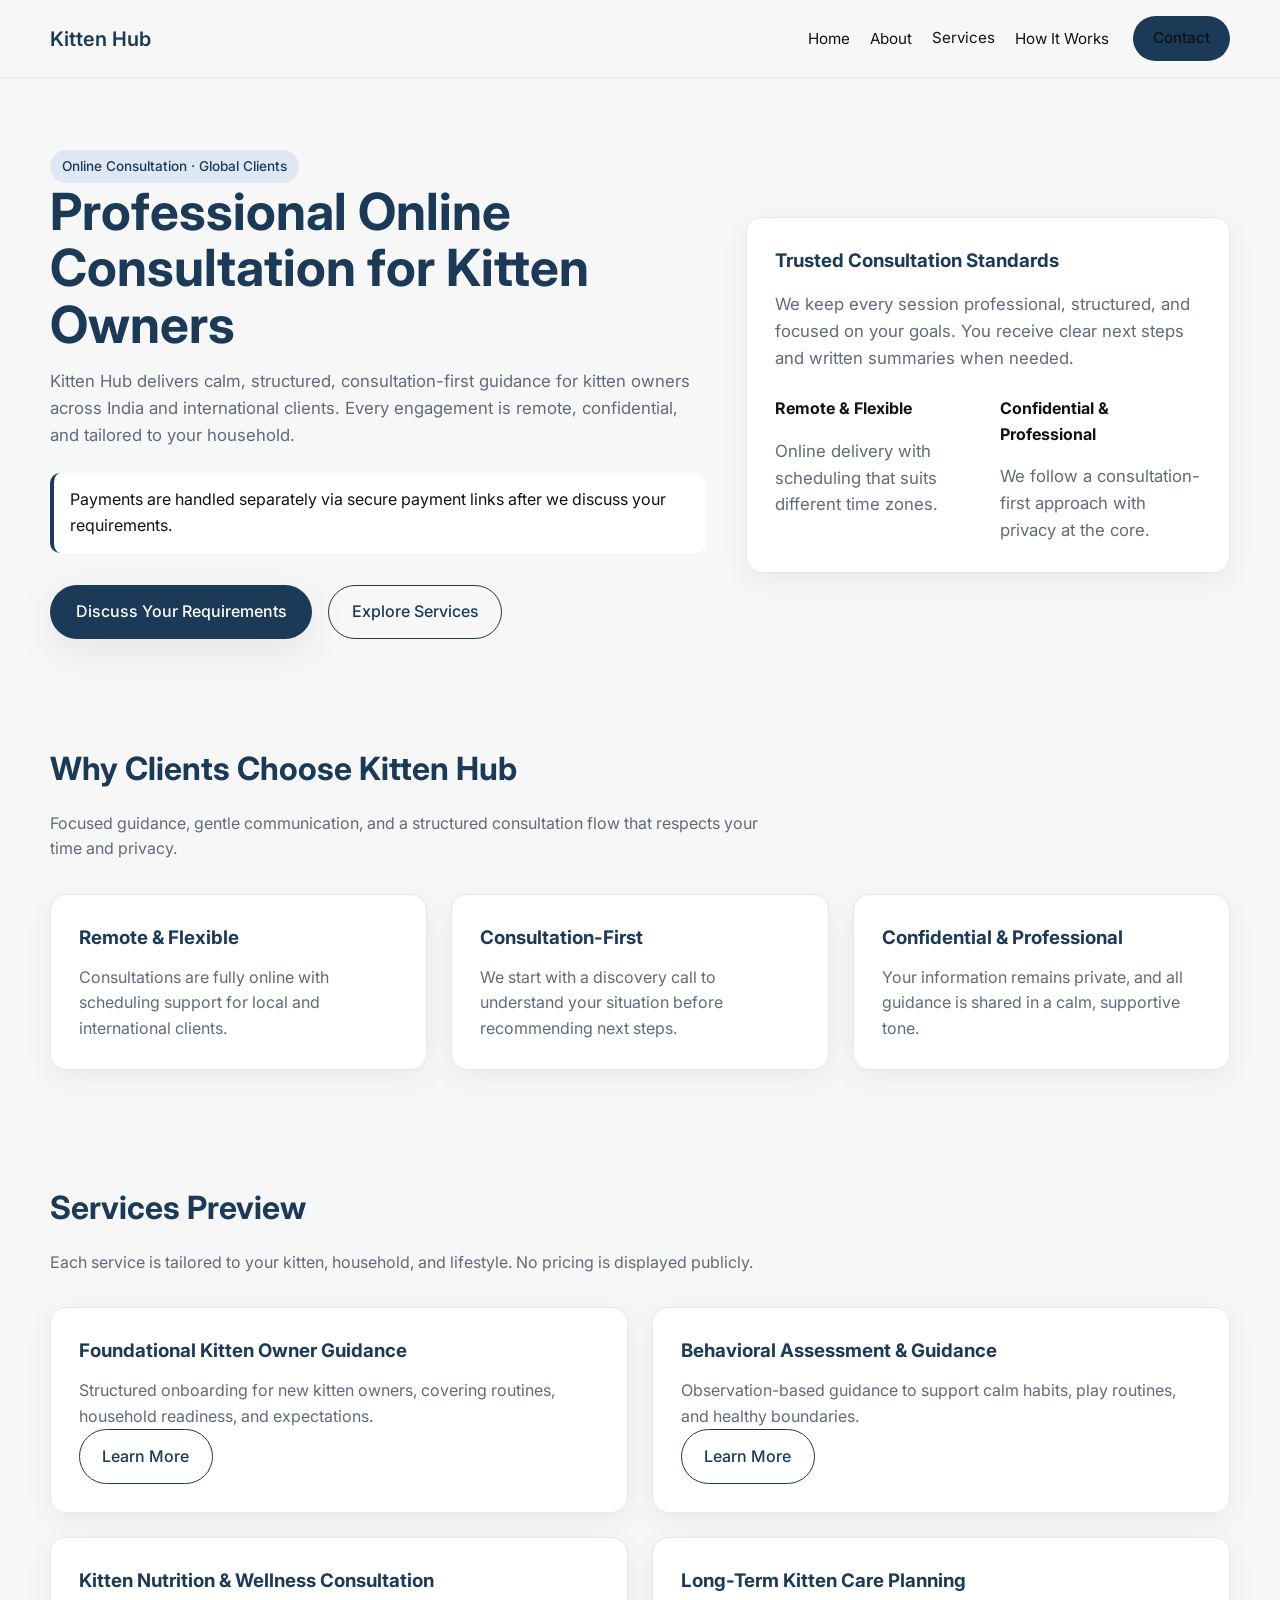
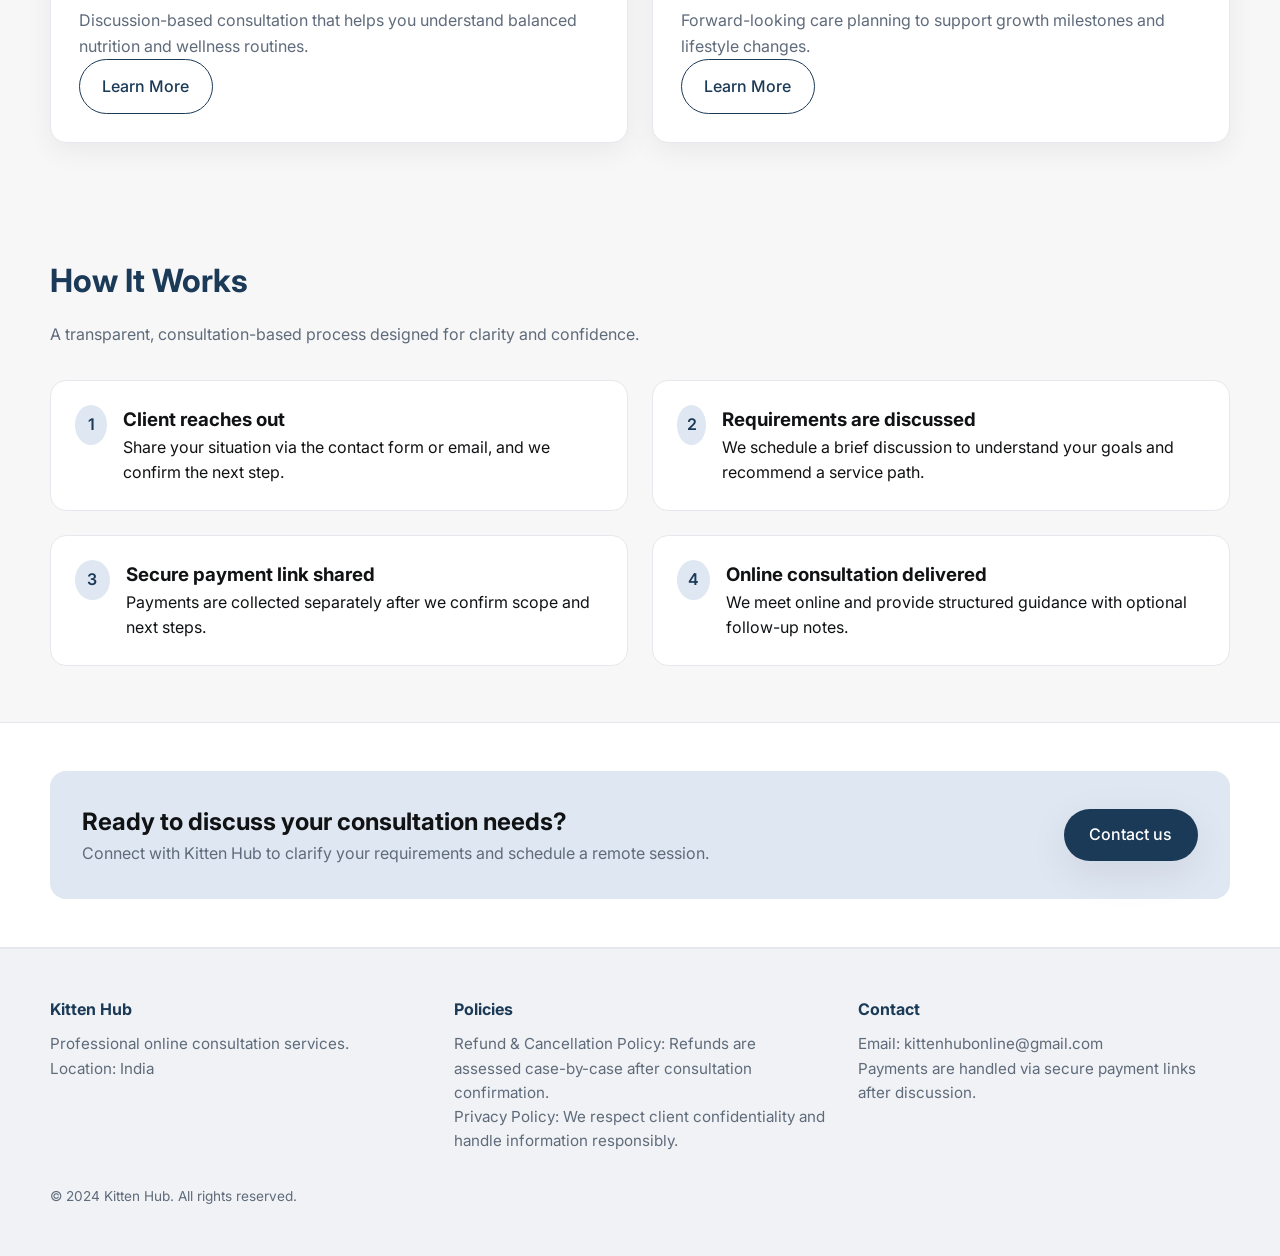
==== index.html @ 436cb5d8 "Refine header contact links and menu icon" ====
<!DOCTYPE html>
<html lang="en">
<head>
  <meta charset="UTF-8">
  <meta name="viewport" content="width=device-width, initial-scale=1">
  <title>Kitten Hub | Professional Online Consultation</title>
  <meta name="description" content="Kitten Hub provides professional online consultation services for kitten owners across India and international clients. Remote, confidential, consultation-first guidance.">
  <link rel="preconnect" href="https://fonts.googleapis.com">
  <link rel="preconnect" href="https://fonts.gstatic.com" crossorigin>
  <link href="https://fonts.googleapis.com/css2?family=Inter:wght@300;400;500;600;700&display=swap" rel="stylesheet">
  <link rel="stylesheet" href="assets/css/styles.css">
</head>
<body>
  <a class="skip-link" href="#main">Skip to content</a>
  <header>
    <div class="container navbar">
      <a class="brand" href="index.html">Kitten Hub</a>
      <nav class="nav-links" aria-label="Primary">
        <ul>
          <li><a href="index.html">Home</a></li>
          <li><a href="about.html">About</a></li>
          <li class="dropdown">
            <a class="dropdown-toggle" href="services.html">Services</a>
            <div class="dropdown-menu" aria-label="Services submenu">
              <a href="foundational-kitten-owner-guidance.html">Foundational Kitten Owner Guidance</a>
              <a href="behavioral-assessment-guidance.html">Behavioral Assessment &amp; Guidance</a>
              <a href="kitten-nutrition-wellness.html">Kitten Nutrition &amp; Wellness Consultation</a>
              <a href="long-term-kitten-care.html">Long-Term Kitten Care Planning</a>
            </div>
          </li>
          <li><a href="how-it-works.html">How It Works</a></li>
        </ul>
        <a class="nav-cta" href="contact.html">Contact</a>
      </nav>
      <button class="menu-toggle" data-menu-toggle aria-label="Open menu" aria-expanded="false">
        <span></span>
        <span></span>
        <span></span>
      </button>
    </div>
    <div class="container mobile-menu" data-mobile-menu>
      <ul>
        <li><a href="index.html">Home</a></li>
        <li><a href="about.html">About</a></li>
        <li class="dropdown">
          <a class="dropdown-toggle" data-dropdown-toggle href="services.html">Services</a>
          <div class="dropdown-menu">
            <a href="foundational-kitten-owner-guidance.html">Foundational Kitten Owner Guidance</a>
            <a href="behavioral-assessment-guidance.html">Behavioral Assessment &amp; Guidance</a>
            <a href="kitten-nutrition-wellness.html">Kitten Nutrition &amp; Wellness Consultation</a>
            <a href="long-term-kitten-care.html">Long-Term Kitten Care Planning</a>
          </div>
        </li>
        <li><a href="how-it-works.html">How It Works</a></li>
      </ul>
      <a class="btn-primary" href="contact.html">Contact</a>
    </div>
  </header>

  <main id="main">
    <section class="hero">
      <div class="container hero-grid">
        <div>
          <span class="badge">Online Consultation · Global Clients</span>
          <h1>Professional Online Consultation for Kitten Owners</h1>
          <p>Kitten Hub delivers calm, structured, consultation-first guidance for kitten owners across India and international clients. Every engagement is remote, confidential, and tailored to your household.</p>
          <div class="highlight">
            Payments are handled separately via secure payment links after we discuss your requirements.
          </div>
          <div style="margin-top: 2rem; display: flex; gap: 1rem; flex-wrap: wrap;">
            <a class="btn-primary" href="contact.html">Discuss Your Requirements</a>
            <a class="btn-secondary" href="services.html">Explore Services</a>
          </div>
        </div>
        <div class="card reveal">
          <h3>Trusted Consultation Standards</h3>
          <p>We keep every session professional, structured, and focused on your goals. You receive clear next steps and written summaries when needed.</p>
          <div class="card-grid" style="margin-top: 1.5rem;">
            <div>
              <h4>Remote &amp; Flexible</h4>
              <p>Online delivery with scheduling that suits different time zones.</p>
            </div>
            <div>
              <h4>Confidential &amp; Professional</h4>
              <p>We follow a consultation-first approach with privacy at the core.</p>
            </div>
          </div>
        </div>
      </div>
    </section>

    <section class="section">
      <div class="container">
        <h2 class="section-title reveal">Why Clients Choose Kitten Hub</h2>
        <p class="section-subtitle reveal">Focused guidance, gentle communication, and a structured consultation flow that respects your time and privacy.</p>
        <div class="card-grid three">
          <div class="card reveal">
            <h3>Remote &amp; Flexible</h3>
            <p>Consultations are fully online with scheduling support for local and international clients.</p>
          </div>
          <div class="card reveal">
            <h3>Consultation-First</h3>
            <p>We start with a discovery call to understand your situation before recommending next steps.</p>
          </div>
          <div class="card reveal">
            <h3>Confidential &amp; Professional</h3>
            <p>Your information remains private, and all guidance is shared in a calm, supportive tone.</p>
          </div>
        </div>
      </div>
    </section>

    <section class="section">
      <div class="container">
        <h2 class="section-title reveal">Services Preview</h2>
        <p class="section-subtitle reveal">Each service is tailored to your kitten, household, and lifestyle. No pricing is displayed publicly.</p>
        <div class="card-grid two">
          <div class="card reveal">
            <h3>Foundational Kitten Owner Guidance</h3>
            <p>Structured onboarding for new kitten owners, covering routines, household readiness, and expectations.</p>
            <a class="btn-secondary" href="foundational-kitten-owner-guidance.html">Learn More</a>
          </div>
          <div class="card reveal">
            <h3>Behavioral Assessment &amp; Guidance</h3>
            <p>Observation-based guidance to support calm habits, play routines, and healthy boundaries.</p>
            <a class="btn-secondary" href="behavioral-assessment-guidance.html">Learn More</a>
          </div>
          <div class="card reveal">
            <h3>Kitten Nutrition &amp; Wellness Consultation</h3>
            <p>Discussion-based consultation that helps you understand balanced nutrition and wellness routines.</p>
            <a class="btn-secondary" href="kitten-nutrition-wellness.html">Learn More</a>
          </div>
          <div class="card reveal">
            <h3>Long-Term Kitten Care Planning</h3>
            <p>Forward-looking care planning to support growth milestones and lifestyle changes.</p>
            <a class="btn-secondary" href="long-term-kitten-care.html">Learn More</a>
          </div>
        </div>
      </div>
    </section>

    <section class="section">
      <div class="container">
        <h2 class="section-title reveal">How It Works</h2>
        <p class="section-subtitle reveal">A transparent, consultation-based process designed for clarity and confidence.</p>
        <div class="steps">
          <div class="step reveal">
            <div class="step-number">1</div>
            <div>
              <h3>Client reaches out</h3>
              <p>Share your situation via the contact form or email, and we confirm the next step.</p>
            </div>
          </div>
          <div class="step reveal">
            <div class="step-number">2</div>
            <div>
              <h3>Requirements are discussed</h3>
              <p>We schedule a brief discussion to understand your goals and recommend a service path.</p>
            </div>
          </div>
          <div class="step reveal">
            <div class="step-number">3</div>
            <div>
              <h3>Secure payment link shared</h3>
              <p>Payments are collected separately after we confirm scope and next steps.</p>
            </div>
          </div>
          <div class="step reveal">
            <div class="step-number">4</div>
            <div>
              <h3>Online consultation delivered</h3>
              <p>We meet online and provide structured guidance with optional follow-up notes.</p>
            </div>
          </div>
        </div>
      </div>
    </section>

    <section class="cta-section">
      <div class="container cta-box reveal">
        <div>
          <h2>Ready to discuss your consultation needs?</h2>
          <p>Connect with Kitten Hub to clarify your requirements and schedule a remote session.</p>
        </div>
        <a class="btn-primary" href="contact.html">Contact us</a>
      </div>
    </section>
  </main>

  <footer>
    <div class="container footer-grid">
      <div>
        <h4>Kitten Hub</h4>
        <p>Professional online consultation services.</p>
        <p>Location: India</p>
      </div>
      <div>
        <h4>Policies</h4>
        <p>Refund &amp; Cancellation Policy: Refunds are assessed case-by-case after consultation confirmation.</p>
        <p>Privacy Policy: We respect client confidentiality and handle information responsibly.</p>
      </div>
      <div>
        <h4>Contact</h4>
        <p>Email: kittenhubonline@gmail.com</p>
        <p>Payments are handled via secure payment links after discussion.</p>
      </div>
    </div>
    <div class="container" style="margin-top: 2rem; font-size: 0.85rem; color: var(--muted);">
      © 2024 Kitten Hub. All rights reserved.
    </div>
  </footer>

  <script src="assets/js/main.js"></script>
</body>
</html>
---- assets/css/styles.css ----
:root {
  --bg: #f7f7f8;
  --surface: #ffffff;
  --text: #101214;
  --muted: #5f6b7a;
  --primary: #1b3a57;
  --primary-dark: #12283d;
  --accent: #dfe7f2;
  --border: #e5e8ec;
  --shadow: 0 12px 40px rgba(16, 18, 20, 0.08);
  --radius: 16px;
  --radius-sm: 10px;
  --max-width: 1180px;
  --transition: 220ms ease;
}

* {
  box-sizing: border-box;
  margin: 0;
  padding: 0;
}

html {
  scroll-behavior: smooth;
}

body {
  font-family: "Inter", "Segoe UI", system-ui, -apple-system, sans-serif;
  background: var(--bg);
  color: var(--text);
  line-height: 1.6;
  text-rendering: optimizeLegibility;
}

img {
  max-width: 100%;
  display: block;
}

a {
  color: inherit;
  text-decoration: none;
}

.container {
  width: min(100% - 2.5rem, var(--max-width));
  margin: 0 auto;
}

.skip-link {
  position: absolute;
  left: -999px;
  top: 0;
  background: var(--primary);
  color: white;
  padding: 0.75rem 1rem;
  border-radius: var(--radius-sm);
  z-index: 999;
}

.skip-link:focus {
  left: 1rem;
  top: 1rem;
}

header {
  position: sticky;
  top: 0;
  background: rgba(247, 247, 248, 0.9);
  backdrop-filter: blur(10px);
  z-index: 100;
  border-bottom: 1px solid var(--border);
}

.navbar {
  display: flex;
  align-items: center;
  justify-content: space-between;
  padding: 1rem 0;
}

.brand {
  font-weight: 600;
  font-size: 1.25rem;
  color: var(--primary);
}

.nav-links {
  display: flex;
  align-items: center;
  gap: 1.5rem;
}

.nav-links ul {
  list-style: none;
  display: flex;
  align-items: center;
  gap: 1.25rem;
}

.nav-links a {
  font-size: 0.95rem;
  color: var(--text);
  transition: color var(--transition);
}

.nav-links a:hover,
.nav-links a:focus {
  color: var(--primary);
}

.nav-cta {
  padding: 0.65rem 1.25rem;
  border-radius: 999px;
  background: var(--primary);
  color: #fff;
  font-weight: 500;
  transition: transform var(--transition), background var(--transition);
}

.nav-cta:hover,
.nav-cta:focus {
  background: var(--primary-dark);
  transform: translateY(-1px);
}

.dropdown {
  position: relative;
}

.dropdown-toggle {
  display: flex;
  align-items: center;
  gap: 0.35rem;
}

.dropdown-menu {
  position: absolute;
  top: calc(100% + 0.75rem);
  left: 0;
  min-width: 260px;
  background: var(--surface);
  border-radius: var(--radius-sm);
  box-shadow: var(--shadow);
  border: 1px solid var(--border);
  padding: 0.5rem;
  opacity: 0;
  transform: translateY(-8px);
  pointer-events: none;
  transition: opacity var(--transition), transform var(--transition);
}

.dropdown:hover .dropdown-menu,
.dropdown:focus-within .dropdown-menu,
.dropdown.open .dropdown-menu {
  opacity: 1;
  transform: translateY(0);
  pointer-events: auto;
}

.dropdown-menu a {
  display: block;
  padding: 0.65rem 0.75rem;
  border-radius: 8px;
  font-size: 0.9rem;
  color: var(--text);
}

.dropdown-menu a:hover,
.dropdown-menu a:focus {
  background: var(--accent);
}

.menu-toggle {
  display: none;
  background: none;
  border: none;
  cursor: pointer;
  width: 40px;
  height: 40px;
  align-items: center;
  justify-content: center;
  gap: 6px;
  padding: 0;
}

.menu-toggle span {
  display: block;
  width: 24px;
  height: 2px;
  background: var(--text);
  margin: 0;
  border-radius: 999px;
  transition: transform var(--transition), opacity var(--transition);
}

.mobile-menu {
  display: none;
  flex-direction: column;
  gap: 1rem;
  padding: 1rem 0 1.5rem;
}

.mobile-menu ul {
  list-style: none;
  display: flex;
  flex-direction: column;
  gap: 0.75rem;
}

.mobile-menu .dropdown-menu {
  position: static;
  opacity: 1;
  pointer-events: auto;
  transform: none;
  box-shadow: none;
  border: none;
  padding-left: 0.75rem;
}

.hero {
  padding: 4.5rem 0 3rem;
}

.hero-grid {
  display: grid;
  gap: 2.5rem;
  align-items: center;
}

.hero h1 {
  font-size: clamp(2.2rem, 4vw, 3.4rem);
  line-height: 1.1;
  color: var(--primary);
}

.hero p {
  font-size: 1.05rem;
  color: var(--muted);
  margin-top: 1rem;
}

.hero .highlight {
  background: var(--surface);
  border-left: 4px solid var(--primary);
  padding: 0.9rem 1rem;
  border-radius: var(--radius-sm);
  margin-top: 1.5rem;
}

.btn-primary {
  display: inline-flex;
  align-items: center;
  justify-content: center;
  padding: 0.85rem 1.6rem;
  background: var(--primary);
  color: #fff;
  border-radius: 999px;
  font-weight: 500;
  box-shadow: var(--shadow);
  transition: transform var(--transition), background var(--transition);
  border: none;
  cursor: pointer;
}

.btn-primary:hover,
.btn-primary:focus {
  background: var(--primary-dark);
  transform: translateY(-1px);
}

.btn-secondary {
  display: inline-flex;
  align-items: center;
  justify-content: center;
  padding: 0.85rem 1.4rem;
  background: transparent;
  color: var(--primary);
  border: 1px solid var(--primary);
  border-radius: 999px;
  font-weight: 500;
  transition: background var(--transition), color var(--transition);
}

.btn-secondary:hover,
.btn-secondary:focus {
  background: var(--primary);
  color: #fff;
}

.section {
  padding: 3.5rem 0;
}

.section-title {
  font-size: 2rem;
  margin-bottom: 1rem;
  color: var(--primary);
}

.section-subtitle {
  color: var(--muted);
  max-width: 720px;
}

.card-grid {
  display: grid;
  gap: 1.5rem;
  margin-top: 2rem;
}

.card {
  background: var(--surface);
  border-radius: var(--radius);
  padding: 1.75rem;
  border: 1px solid var(--border);
  box-shadow: 0 8px 28px rgba(16, 18, 20, 0.06);
  transition: transform var(--transition), box-shadow var(--transition);
}

.card:hover {
  transform: translateY(-4px);
  box-shadow: var(--shadow);
}

.card h3 {
  margin-bottom: 0.75rem;
  color: var(--primary);
}

.card p {
  color: var(--muted);
}

.steps {
  display: grid;
  gap: 1.5rem;
  margin-top: 2rem;
}

.step {
  display: flex;
  gap: 1rem;
  background: var(--surface);
  border-radius: var(--radius);
  padding: 1.5rem;
  border: 1px solid var(--border);
}

.step-number {
  width: 40px;
  height: 40px;
  border-radius: 50%;
  background: var(--accent);
  color: var(--primary);
  display: grid;
  place-items: center;
  font-weight: 600;
}

.cta-section {
  background: var(--surface);
  padding: 3rem 0;
  border-top: 1px solid var(--border);
  border-bottom: 1px solid var(--border);
}

.cta-box {
  display: flex;
  flex-direction: column;
  gap: 1.5rem;
  align-items: flex-start;
  background: var(--accent);
  padding: 2rem;
  border-radius: var(--radius);
}

.cta-box p {
  color: var(--muted);
}

footer {
  padding: 3rem 0;
  background: #f0f2f5;
  border-top: 1px solid var(--border);
}

.footer-grid {
  display: grid;
  gap: 2rem;
}

.footer-grid h4 {
  color: var(--primary);
  margin-bottom: 0.6rem;
}

.footer-grid p,
.footer-grid a {
  color: var(--muted);
  font-size: 0.95rem;
}

.form {
  display: grid;
  gap: 1rem;
  margin-top: 1.5rem;
}

.form label {
  font-size: 0.9rem;
  color: var(--muted);
}

.form input,
.form textarea,
.form select {
  width: 100%;
  padding: 0.75rem 0.9rem;
  border-radius: 10px;
  border: 1px solid var(--border);
  font-family: inherit;
  font-size: 0.95rem;
}

.form textarea {
  min-height: 140px;
  resize: vertical;
}

.badge {
  display: inline-flex;
  align-items: center;
  padding: 0.35rem 0.75rem;
  border-radius: 999px;
  background: var(--accent);
  color: var(--primary);
  font-size: 0.85rem;
  font-weight: 500;
}

.reveal {
  opacity: 0;
  transform: translateY(18px);
  transition: opacity 600ms ease, transform 600ms ease;
}

.reveal.visible {
  opacity: 1;
  transform: translateY(0);
}

@media (min-width: 768px) {
  .hero-grid {
    grid-template-columns: 1.15fr 0.85fr;
  }

  .card-grid {
    grid-template-columns: repeat(2, 1fr);
  }

  .steps {
    grid-template-columns: repeat(2, 1fr);
  }

  .footer-grid {
    grid-template-columns: repeat(3, 1fr);
  }

  .cta-box {
    flex-direction: row;
    align-items: center;
    justify-content: space-between;
  }
}

@media (min-width: 1024px) {
  .card-grid.three {
    grid-template-columns: repeat(3, 1fr);
  }
}

@media (max-width: 960px) {
  .nav-links {
    display: none;
  }

  .menu-toggle {
    display: inline-flex;
    flex-direction: column;
  }

  .mobile-menu {
    display: none;
  }

  .mobile-menu.open {
    display: flex;
  }
}

@media (max-width: 600px) {
  .hero {
    padding-top: 3rem;
  }

  .cta-box {
    padding: 1.5rem;
  }
}
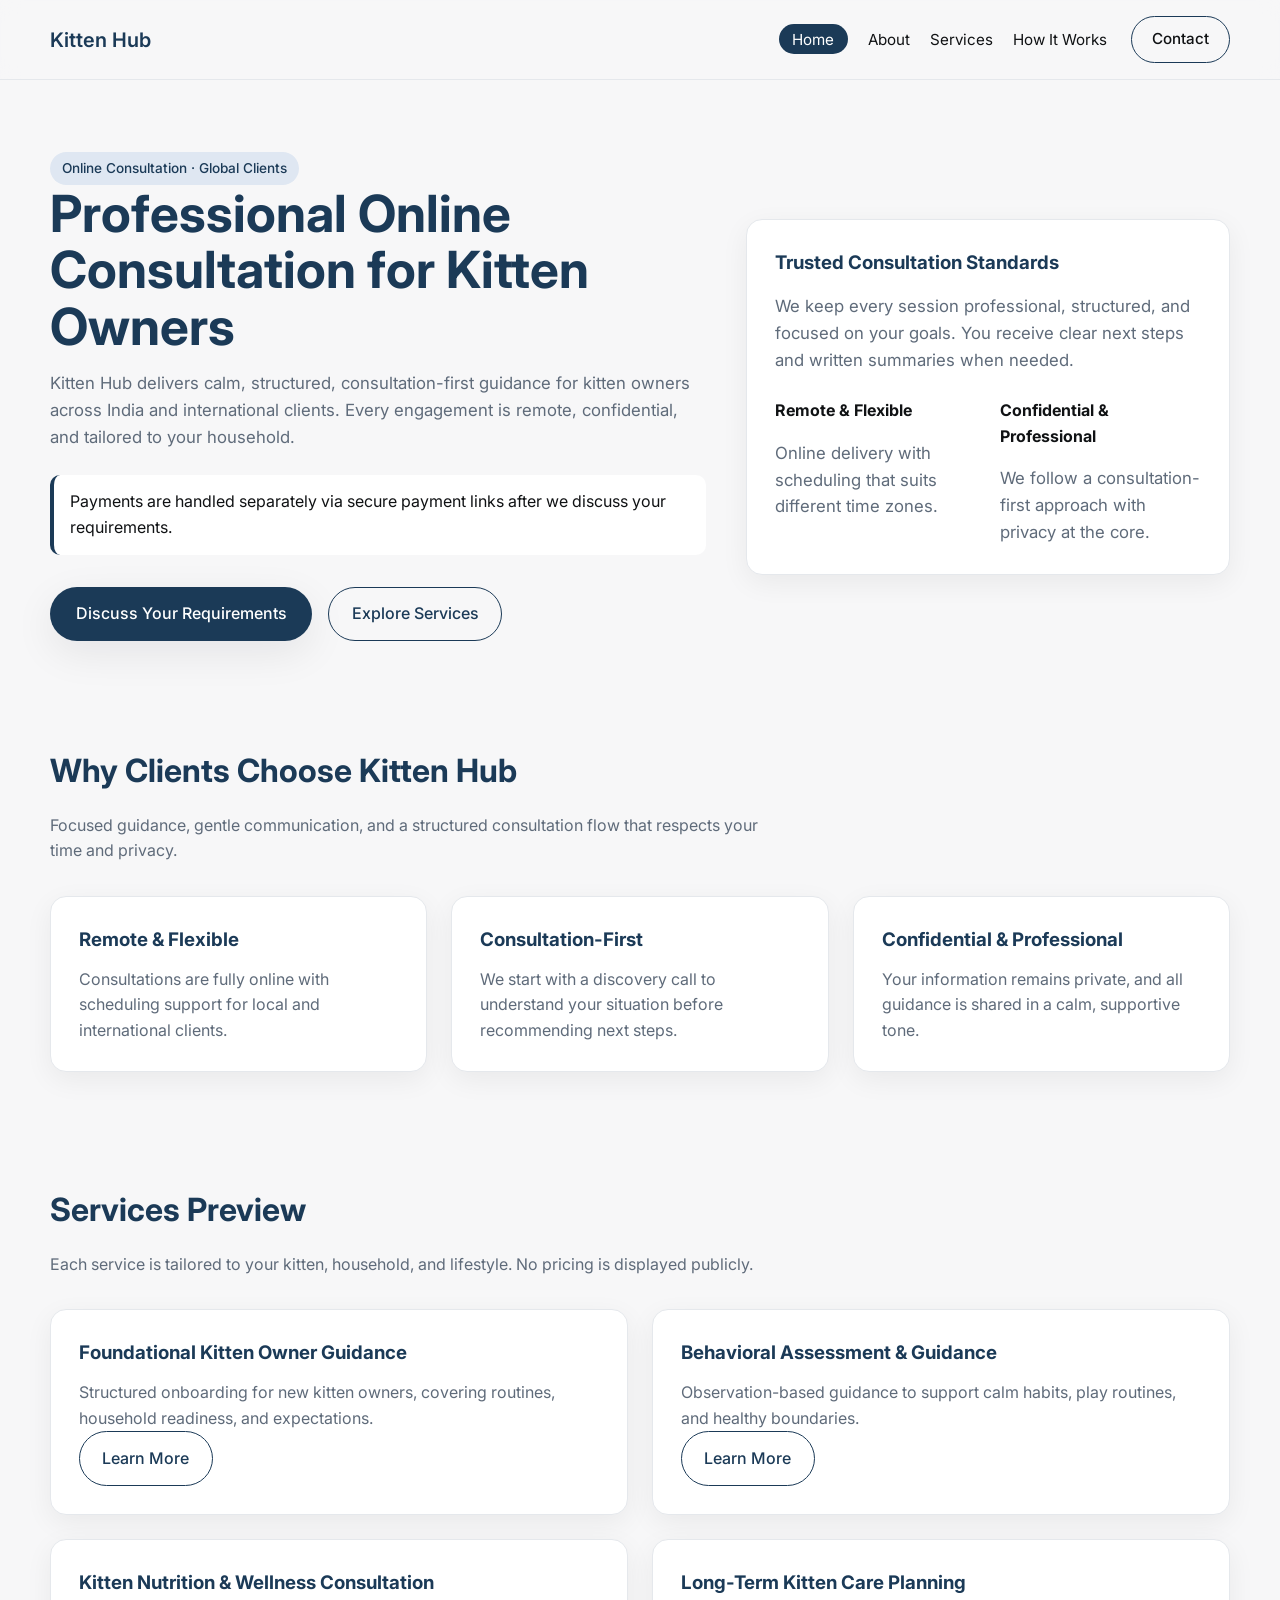
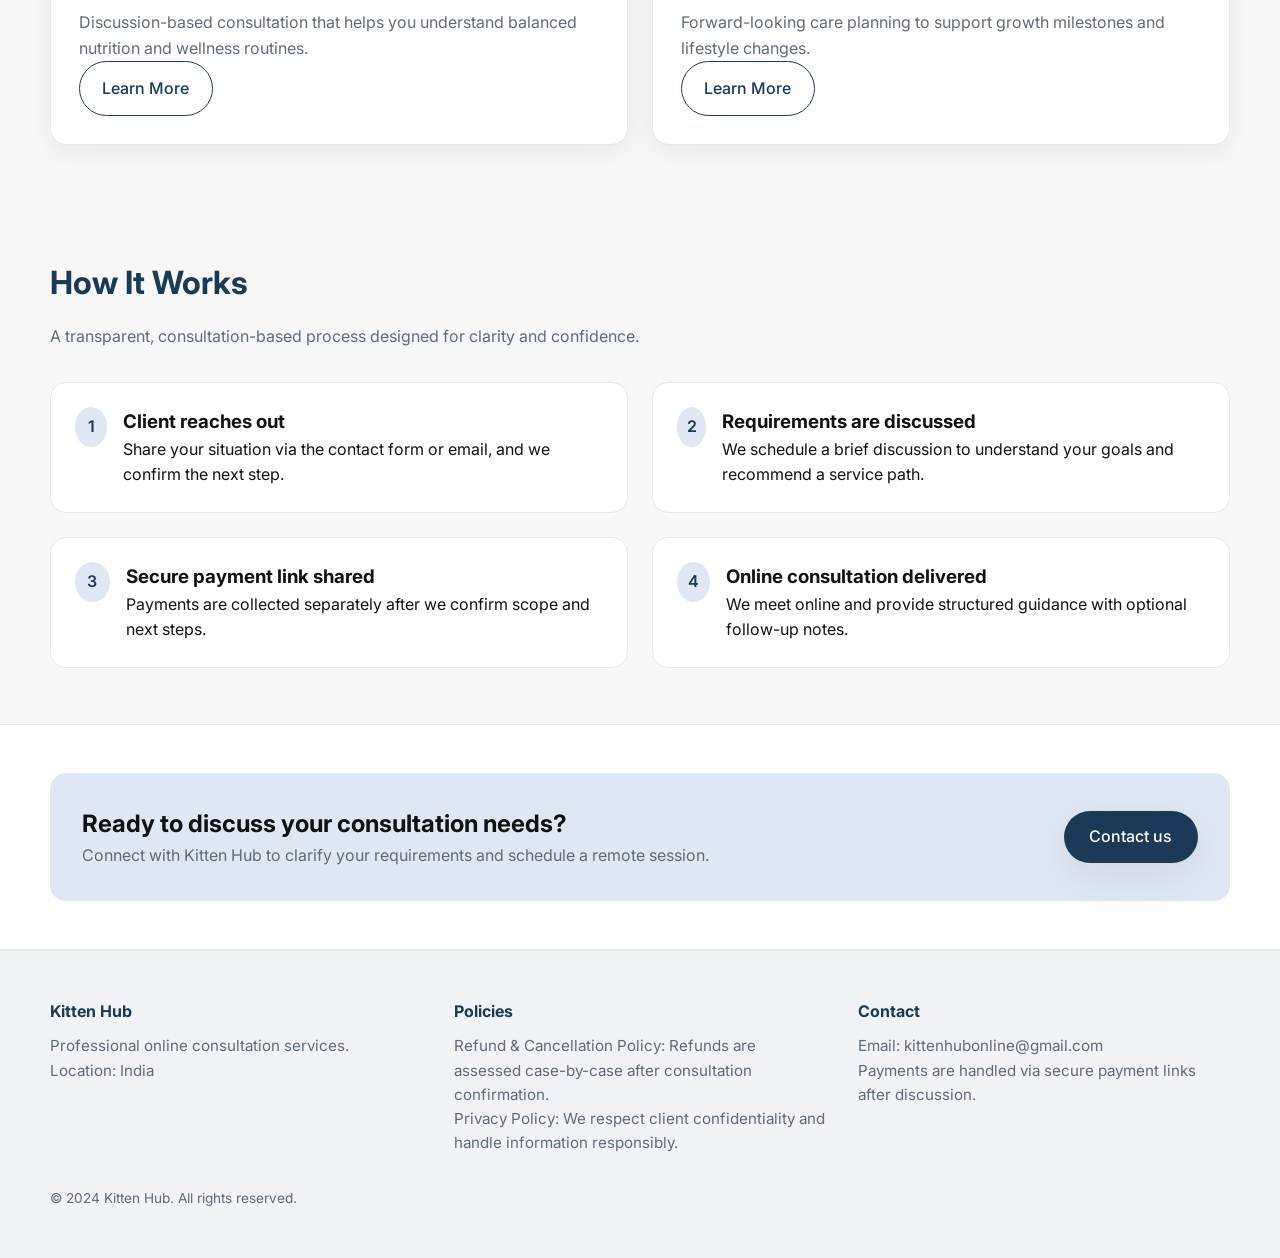
==== commit 9d738c45: "Remove services dropdown from navigation" ====
--- a/index.html
+++ b/index.html
@@ -19,15 +19,7 @@
         <ul>
           <li><a href="index.html">Home</a></li>
           <li><a href="about.html">About</a></li>
-          <li class="dropdown">
-            <a class="dropdown-toggle" href="services.html">Services</a>
-            <div class="dropdown-menu" aria-label="Services submenu">
-              <a href="foundational-kitten-owner-guidance.html">Foundational Kitten Owner Guidance</a>
-              <a href="behavioral-assessment-guidance.html">Behavioral Assessment &amp; Guidance</a>
-              <a href="kitten-nutrition-wellness.html">Kitten Nutrition &amp; Wellness Consultation</a>
-              <a href="long-term-kitten-care.html">Long-Term Kitten Care Planning</a>
-            </div>
-          </li>
+          <li><a href="services.html">Services</a></li>
           <li><a href="how-it-works.html">How It Works</a></li>
         </ul>
         <a class="nav-cta" href="contact.html">Contact</a>
@@ -40,18 +32,10 @@
     </div>
     <div class="container mobile-menu" data-mobile-menu>
       <ul>
-        <li><a href="index.html">Home</a></li>
-        <li><a href="about.html">About</a></li>
-        <li class="dropdown">
-          <a class="dropdown-toggle" data-dropdown-toggle href="services.html">Services</a>
-          <div class="dropdown-menu">
-            <a href="foundational-kitten-owner-guidance.html">Foundational Kitten Owner Guidance</a>
-            <a href="behavioral-assessment-guidance.html">Behavioral Assessment &amp; Guidance</a>
-            <a href="kitten-nutrition-wellness.html">Kitten Nutrition &amp; Wellness Consultation</a>
-            <a href="long-term-kitten-care.html">Long-Term Kitten Care Planning</a>
-          </div>
-        </li>
-        <li><a href="how-it-works.html">How It Works</a></li>
+          <li><a href="index.html">Home</a></li>
+          <li><a href="about.html">About</a></li>
+          <li><a href="services.html">Services</a></li>
+          <li><a href="how-it-works.html">How It Works</a></li>
       </ul>
       <a class="btn-primary" href="contact.html">Contact</a>
     </div>
--- a/assets/css/styles.css
+++ b/assets/css/styles.css
@@ -104,6 +104,21 @@
   transition: color var(--transition);
 }
 
+.nav-links a.active,
+.mobile-menu a.active {
+  background: var(--primary);
+  color: #fff;
+  padding: 0.35rem 0.85rem;
+  border-radius: 999px;
+}
+
+.nav-links a.active:hover,
+.nav-links a.active:focus,
+.mobile-menu a.active:hover,
+.mobile-menu a.active:focus {
+  color: #fff;
+}
+
 .nav-links a:hover,
 .nav-links a:focus {
   color: var(--primary);
@@ -112,16 +127,23 @@
 .nav-cta {
   padding: 0.65rem 1.25rem;
   border-radius: 999px;
+  background: transparent;
+  color: var(--primary);
+  font-weight: 500;
+  border: 1px solid var(--primary);
+  transition: transform var(--transition), background var(--transition), color var(--transition);
+}
+
+.nav-cta:hover,
+.nav-cta:focus {
   background: var(--primary);
   color: #fff;
-  font-weight: 500;
-  transition: transform var(--transition), background var(--transition);
-}
-
-.nav-cta:hover,
-.nav-cta:focus {
-  background: var(--primary-dark);
   transform: translateY(-1px);
+}
+
+.nav-cta.active {
+  background: var(--primary);
+  color: #fff;
 }
 
 .dropdown {
@@ -216,6 +238,7 @@
   box-shadow: none;
   border: none;
   padding-left: 0.75rem;
+  display: block;
 }
 
 .hero {
@@ -497,6 +520,22 @@
   .mobile-menu.open {
     display: flex;
   }
+
+  .dropdown-menu {
+    display: block;
+  }
+}
+
+@media (min-width: 961px) {
+  .dropdown-menu {
+    display: none;
+  }
+
+  .dropdown:hover .dropdown-menu,
+  .dropdown:focus-within .dropdown-menu,
+  .dropdown.open .dropdown-menu {
+    display: none;
+  }
 }
 
 @media (max-width: 600px) {
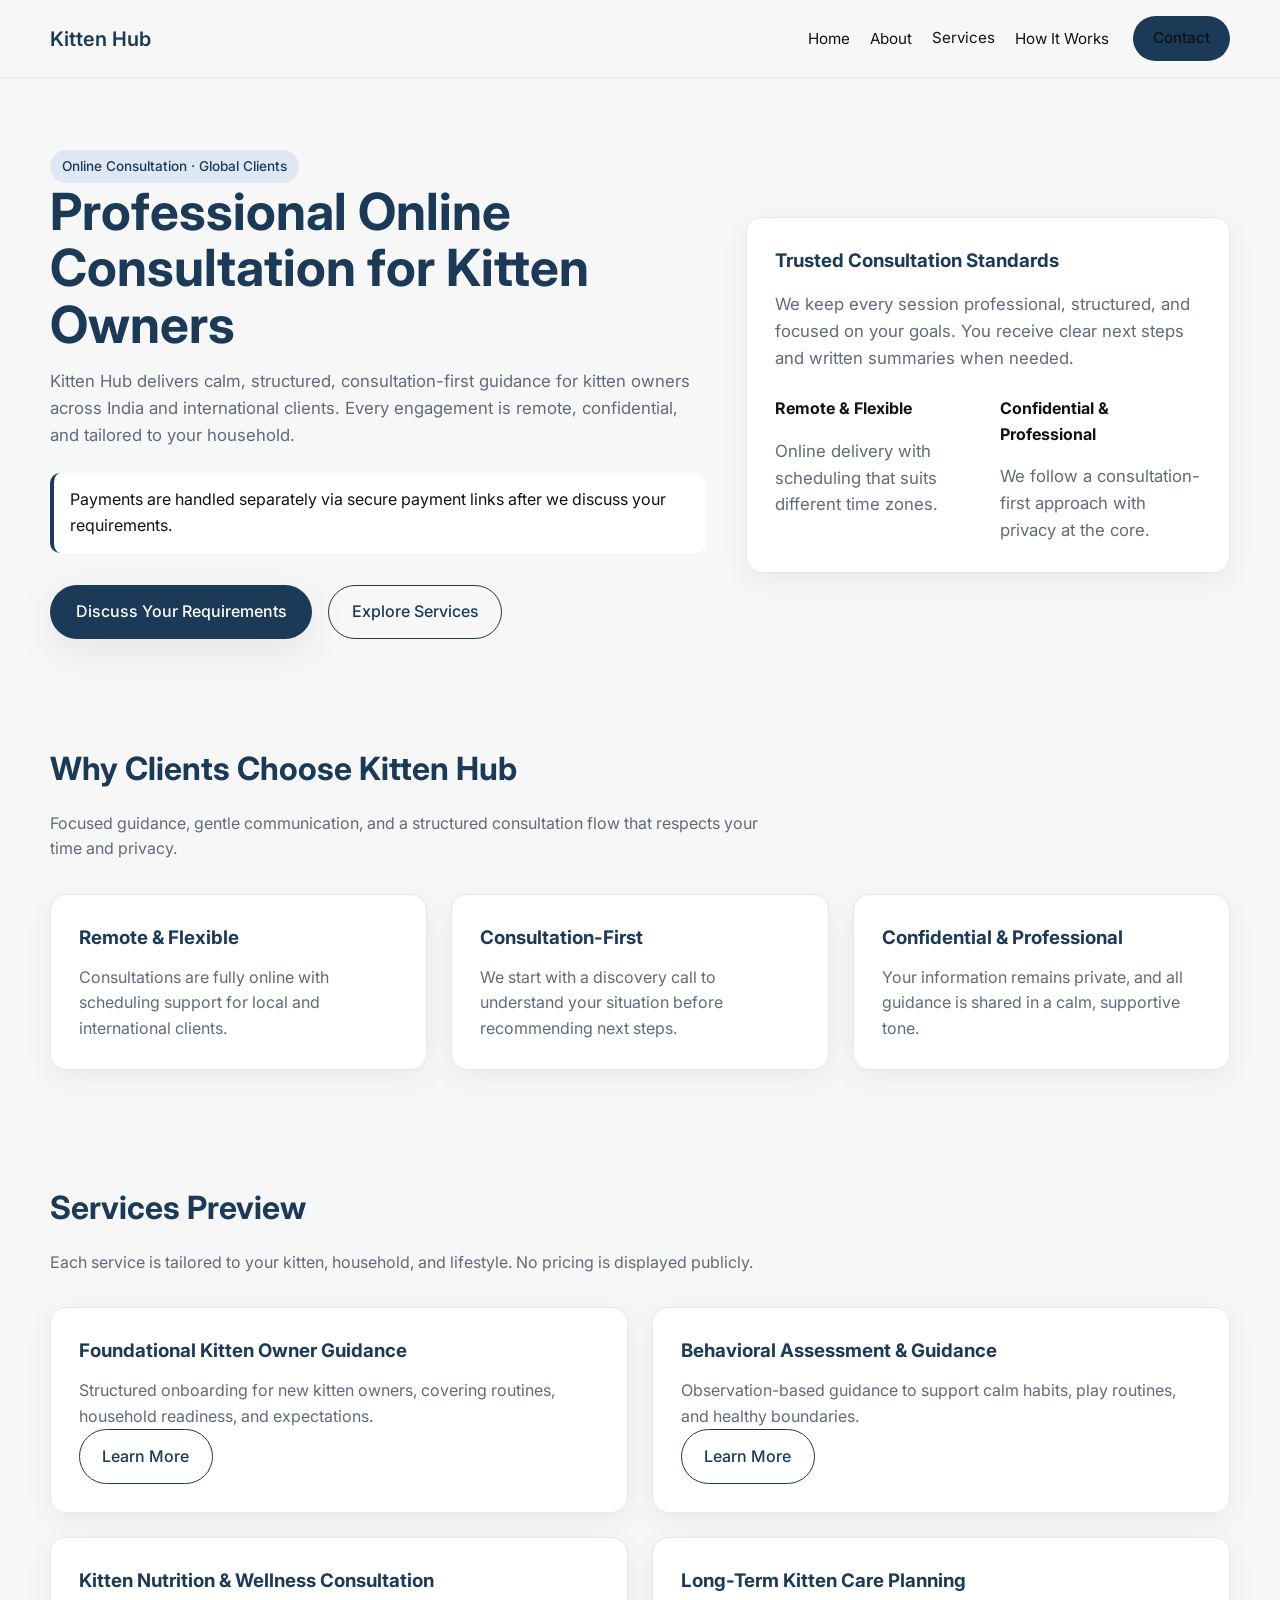
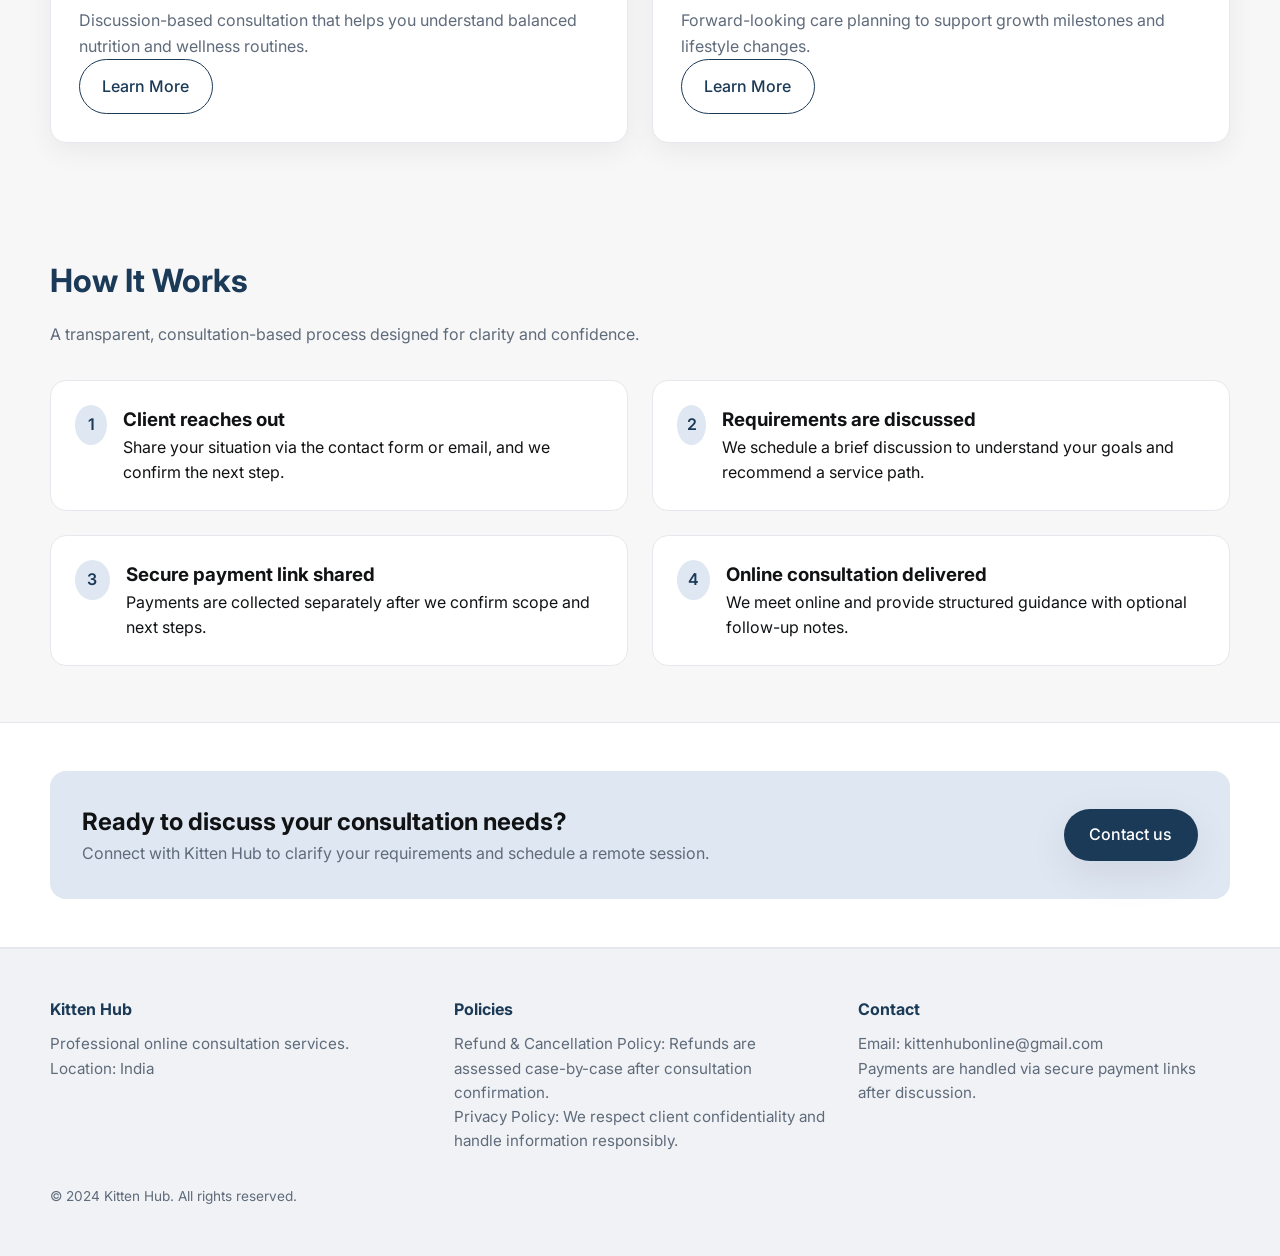
==== commit 749656f5: "Merge branch 'main' into codex/create-website-similar-to-wix-project-j1g0ui" ====
--- a/index.html
+++ b/index.html
@@ -19,7 +19,15 @@
         <ul>
           <li><a href="index.html">Home</a></li>
           <li><a href="about.html">About</a></li>
-          <li><a href="services.html">Services</a></li>
+          <li class="dropdown">
+            <a class="dropdown-toggle" href="services.html">Services</a>
+            <div class="dropdown-menu" aria-label="Services submenu">
+              <a href="foundational-kitten-owner-guidance.html">Foundational Kitten Owner Guidance</a>
+              <a href="behavioral-assessment-guidance.html">Behavioral Assessment &amp; Guidance</a>
+              <a href="kitten-nutrition-wellness.html">Kitten Nutrition &amp; Wellness Consultation</a>
+              <a href="long-term-kitten-care.html">Long-Term Kitten Care Planning</a>
+            </div>
+          </li>
           <li><a href="how-it-works.html">How It Works</a></li>
         </ul>
         <a class="nav-cta" href="contact.html">Contact</a>
@@ -32,10 +40,18 @@
     </div>
     <div class="container mobile-menu" data-mobile-menu>
       <ul>
-          <li><a href="index.html">Home</a></li>
-          <li><a href="about.html">About</a></li>
-          <li><a href="services.html">Services</a></li>
-          <li><a href="how-it-works.html">How It Works</a></li>
+        <li><a href="index.html">Home</a></li>
+        <li><a href="about.html">About</a></li>
+        <li class="dropdown">
+          <a class="dropdown-toggle" data-dropdown-toggle href="services.html">Services</a>
+          <div class="dropdown-menu">
+            <a href="foundational-kitten-owner-guidance.html">Foundational Kitten Owner Guidance</a>
+            <a href="behavioral-assessment-guidance.html">Behavioral Assessment &amp; Guidance</a>
+            <a href="kitten-nutrition-wellness.html">Kitten Nutrition &amp; Wellness Consultation</a>
+            <a href="long-term-kitten-care.html">Long-Term Kitten Care Planning</a>
+          </div>
+        </li>
+        <li><a href="how-it-works.html">How It Works</a></li>
       </ul>
       <a class="btn-primary" href="contact.html">Contact</a>
     </div>
--- a/assets/css/styles.css
+++ b/assets/css/styles.css
@@ -104,21 +104,6 @@
   transition: color var(--transition);
 }
 
-.nav-links a.active,
-.mobile-menu a.active {
-  background: var(--primary);
-  color: #fff;
-  padding: 0.35rem 0.85rem;
-  border-radius: 999px;
-}
-
-.nav-links a.active:hover,
-.nav-links a.active:focus,
-.mobile-menu a.active:hover,
-.mobile-menu a.active:focus {
-  color: #fff;
-}
-
 .nav-links a:hover,
 .nav-links a:focus {
   color: var(--primary);
@@ -127,23 +112,16 @@
 .nav-cta {
   padding: 0.65rem 1.25rem;
   border-radius: 999px;
-  background: transparent;
-  color: var(--primary);
+  background: var(--primary);
+  color: #fff;
   font-weight: 500;
-  border: 1px solid var(--primary);
-  transition: transform var(--transition), background var(--transition), color var(--transition);
+  transition: transform var(--transition), background var(--transition);
 }
 
 .nav-cta:hover,
 .nav-cta:focus {
-  background: var(--primary);
-  color: #fff;
+  background: var(--primary-dark);
   transform: translateY(-1px);
-}
-
-.nav-cta.active {
-  background: var(--primary);
-  color: #fff;
 }
 
 .dropdown {
@@ -238,7 +216,6 @@
   box-shadow: none;
   border: none;
   padding-left: 0.75rem;
-  display: block;
 }
 
 .hero {
@@ -520,22 +497,6 @@
   .mobile-menu.open {
     display: flex;
   }
-
-  .dropdown-menu {
-    display: block;
-  }
-}
-
-@media (min-width: 961px) {
-  .dropdown-menu {
-    display: none;
-  }
-
-  .dropdown:hover .dropdown-menu,
-  .dropdown:focus-within .dropdown-menu,
-  .dropdown.open .dropdown-menu {
-    display: none;
-  }
 }
 
 @media (max-width: 600px) {
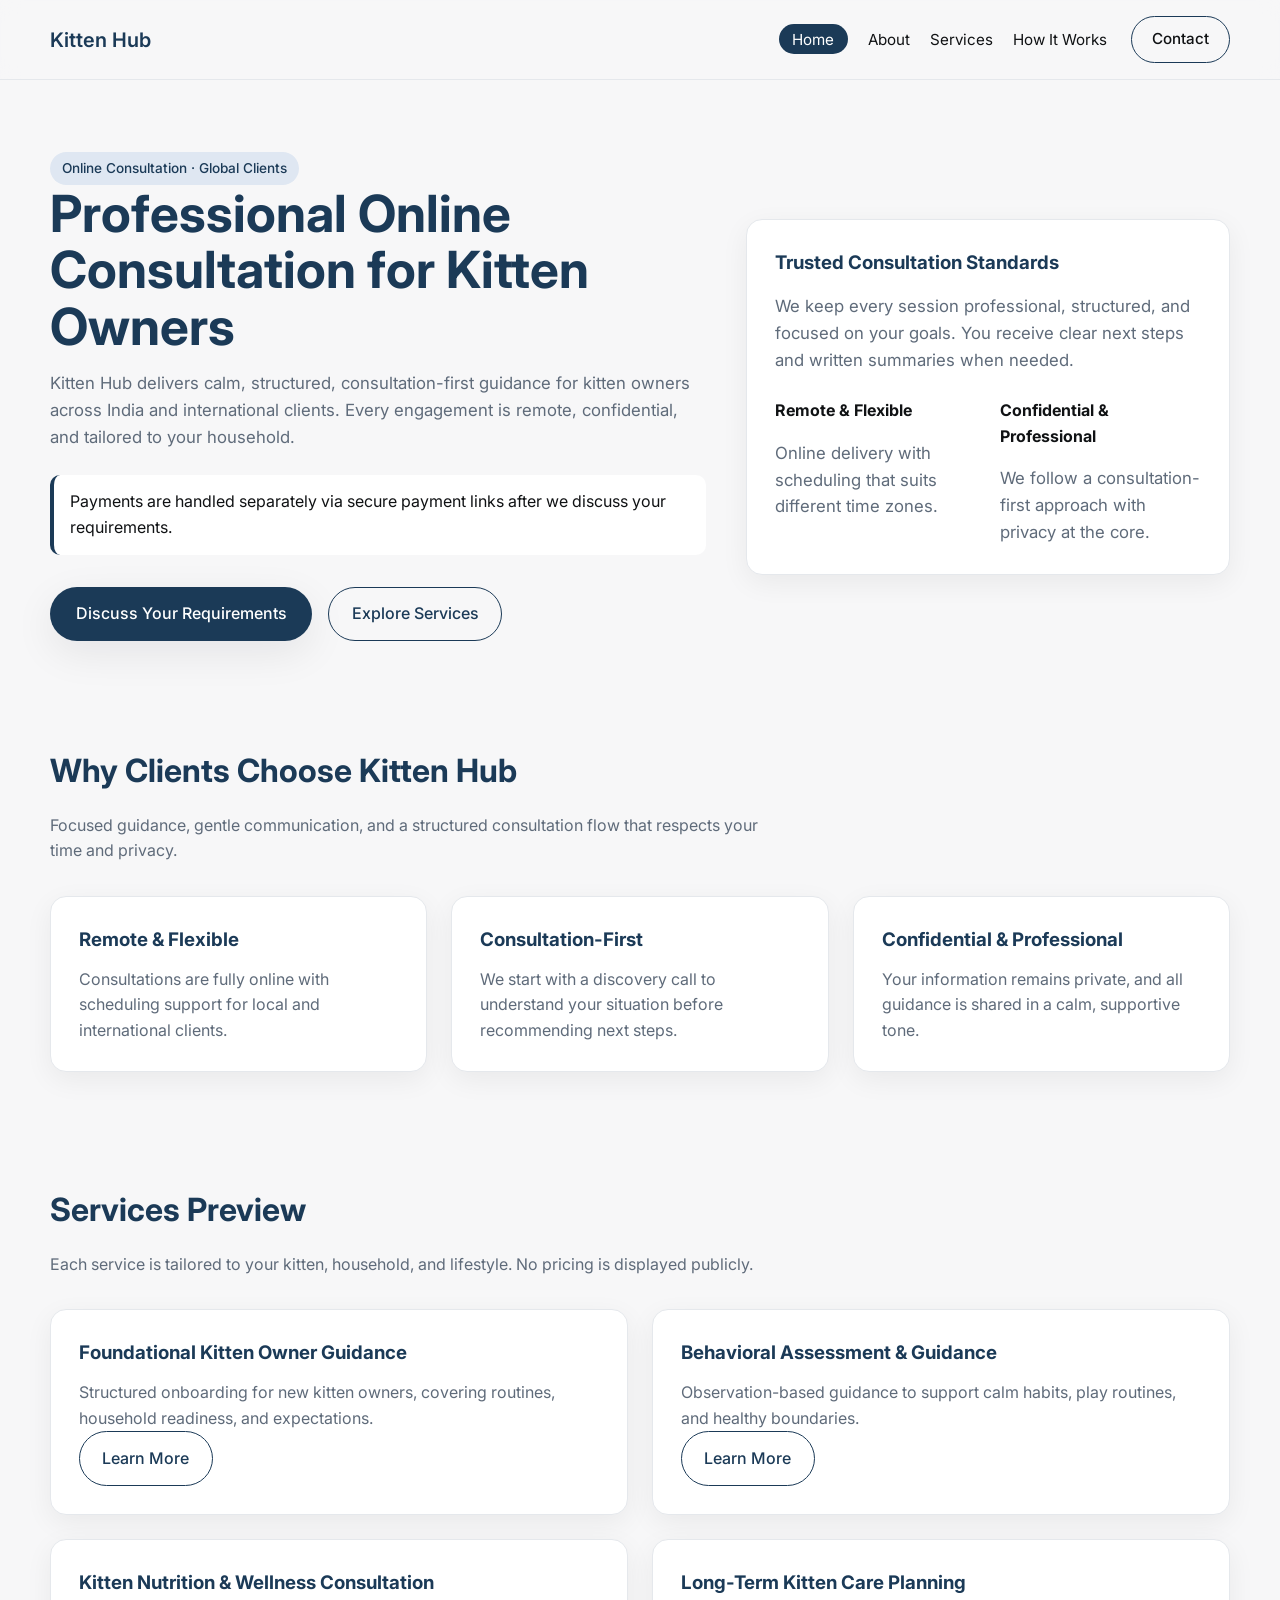
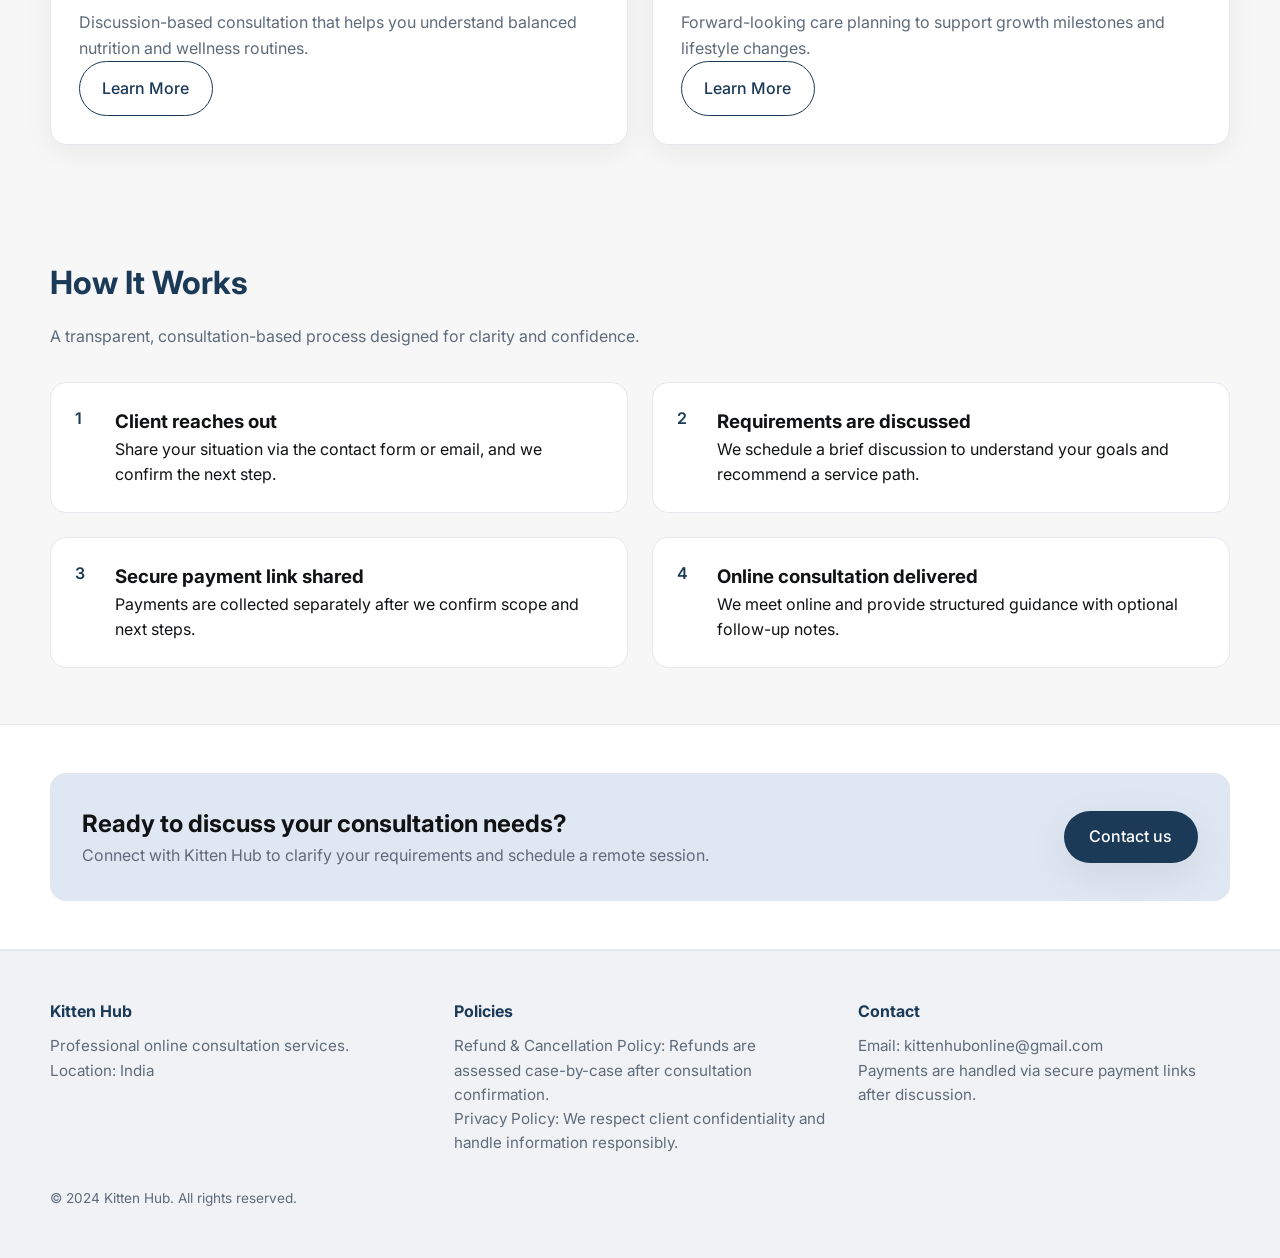
==== commit 413cf5c9: "Update how-it-works step numbering" ====
--- a/index.html
+++ b/index.html
@@ -19,15 +19,7 @@
         <ul>
           <li><a href="index.html">Home</a></li>
           <li><a href="about.html">About</a></li>
-          <li class="dropdown">
-            <a class="dropdown-toggle" href="services.html">Services</a>
-            <div class="dropdown-menu" aria-label="Services submenu">
-              <a href="foundational-kitten-owner-guidance.html">Foundational Kitten Owner Guidance</a>
-              <a href="behavioral-assessment-guidance.html">Behavioral Assessment &amp; Guidance</a>
-              <a href="kitten-nutrition-wellness.html">Kitten Nutrition &amp; Wellness Consultation</a>
-              <a href="long-term-kitten-care.html">Long-Term Kitten Care Planning</a>
-            </div>
-          </li>
+          <li><a href="services.html">Services</a></li>
           <li><a href="how-it-works.html">How It Works</a></li>
         </ul>
         <a class="nav-cta" href="contact.html">Contact</a>
@@ -40,18 +32,10 @@
     </div>
     <div class="container mobile-menu" data-mobile-menu>
       <ul>
-        <li><a href="index.html">Home</a></li>
-        <li><a href="about.html">About</a></li>
-        <li class="dropdown">
-          <a class="dropdown-toggle" data-dropdown-toggle href="services.html">Services</a>
-          <div class="dropdown-menu">
-            <a href="foundational-kitten-owner-guidance.html">Foundational Kitten Owner Guidance</a>
-            <a href="behavioral-assessment-guidance.html">Behavioral Assessment &amp; Guidance</a>
-            <a href="kitten-nutrition-wellness.html">Kitten Nutrition &amp; Wellness Consultation</a>
-            <a href="long-term-kitten-care.html">Long-Term Kitten Care Planning</a>
-          </div>
-        </li>
-        <li><a href="how-it-works.html">How It Works</a></li>
+          <li><a href="index.html">Home</a></li>
+          <li><a href="about.html">About</a></li>
+          <li><a href="services.html">Services</a></li>
+          <li><a href="how-it-works.html">How It Works</a></li>
       </ul>
       <a class="btn-primary" href="contact.html">Contact</a>
     </div>
--- a/assets/css/styles.css
+++ b/assets/css/styles.css
@@ -104,6 +104,21 @@
   transition: color var(--transition);
 }
 
+.nav-links a.active,
+.mobile-menu a.active {
+  background: var(--primary);
+  color: #fff;
+  padding: 0.35rem 0.85rem;
+  border-radius: 999px;
+}
+
+.nav-links a.active:hover,
+.nav-links a.active:focus,
+.mobile-menu a.active:hover,
+.mobile-menu a.active:focus {
+  color: #fff;
+}
+
 .nav-links a:hover,
 .nav-links a:focus {
   color: var(--primary);
@@ -112,16 +127,23 @@
 .nav-cta {
   padding: 0.65rem 1.25rem;
   border-radius: 999px;
+  background: transparent;
+  color: var(--primary);
+  font-weight: 500;
+  border: 1px solid var(--primary);
+  transition: transform var(--transition), background var(--transition), color var(--transition);
+}
+
+.nav-cta:hover,
+.nav-cta:focus {
   background: var(--primary);
   color: #fff;
-  font-weight: 500;
-  transition: transform var(--transition), background var(--transition);
-}
-
-.nav-cta:hover,
-.nav-cta:focus {
-  background: var(--primary-dark);
   transform: translateY(-1px);
+}
+
+.nav-cta.active {
+  background: var(--primary);
+  color: #fff;
 }
 
 .dropdown {
@@ -216,6 +238,7 @@
   box-shadow: none;
   border: none;
   padding-left: 0.75rem;
+  display: block;
 }
 
 .hero {
@@ -348,14 +371,12 @@
 }
 
 .step-number {
-  width: 40px;
-  height: 40px;
-  border-radius: 50%;
-  background: var(--accent);
-  color: var(--primary);
-  display: grid;
-  place-items: center;
+  color: var(--primary);
   font-weight: 600;
+  font-size: 1rem;
+  line-height: 1;
+  min-width: 24px;
+  padding-top: 0.2rem;
 }
 
 .cta-section {
@@ -497,6 +518,22 @@
   .mobile-menu.open {
     display: flex;
   }
+
+  .dropdown-menu {
+    display: block;
+  }
+}
+
+@media (min-width: 961px) {
+  .dropdown-menu {
+    display: none;
+  }
+
+  .dropdown:hover .dropdown-menu,
+  .dropdown:focus-within .dropdown-menu,
+  .dropdown.open .dropdown-menu {
+    display: none;
+  }
 }
 
 @media (max-width: 600px) {
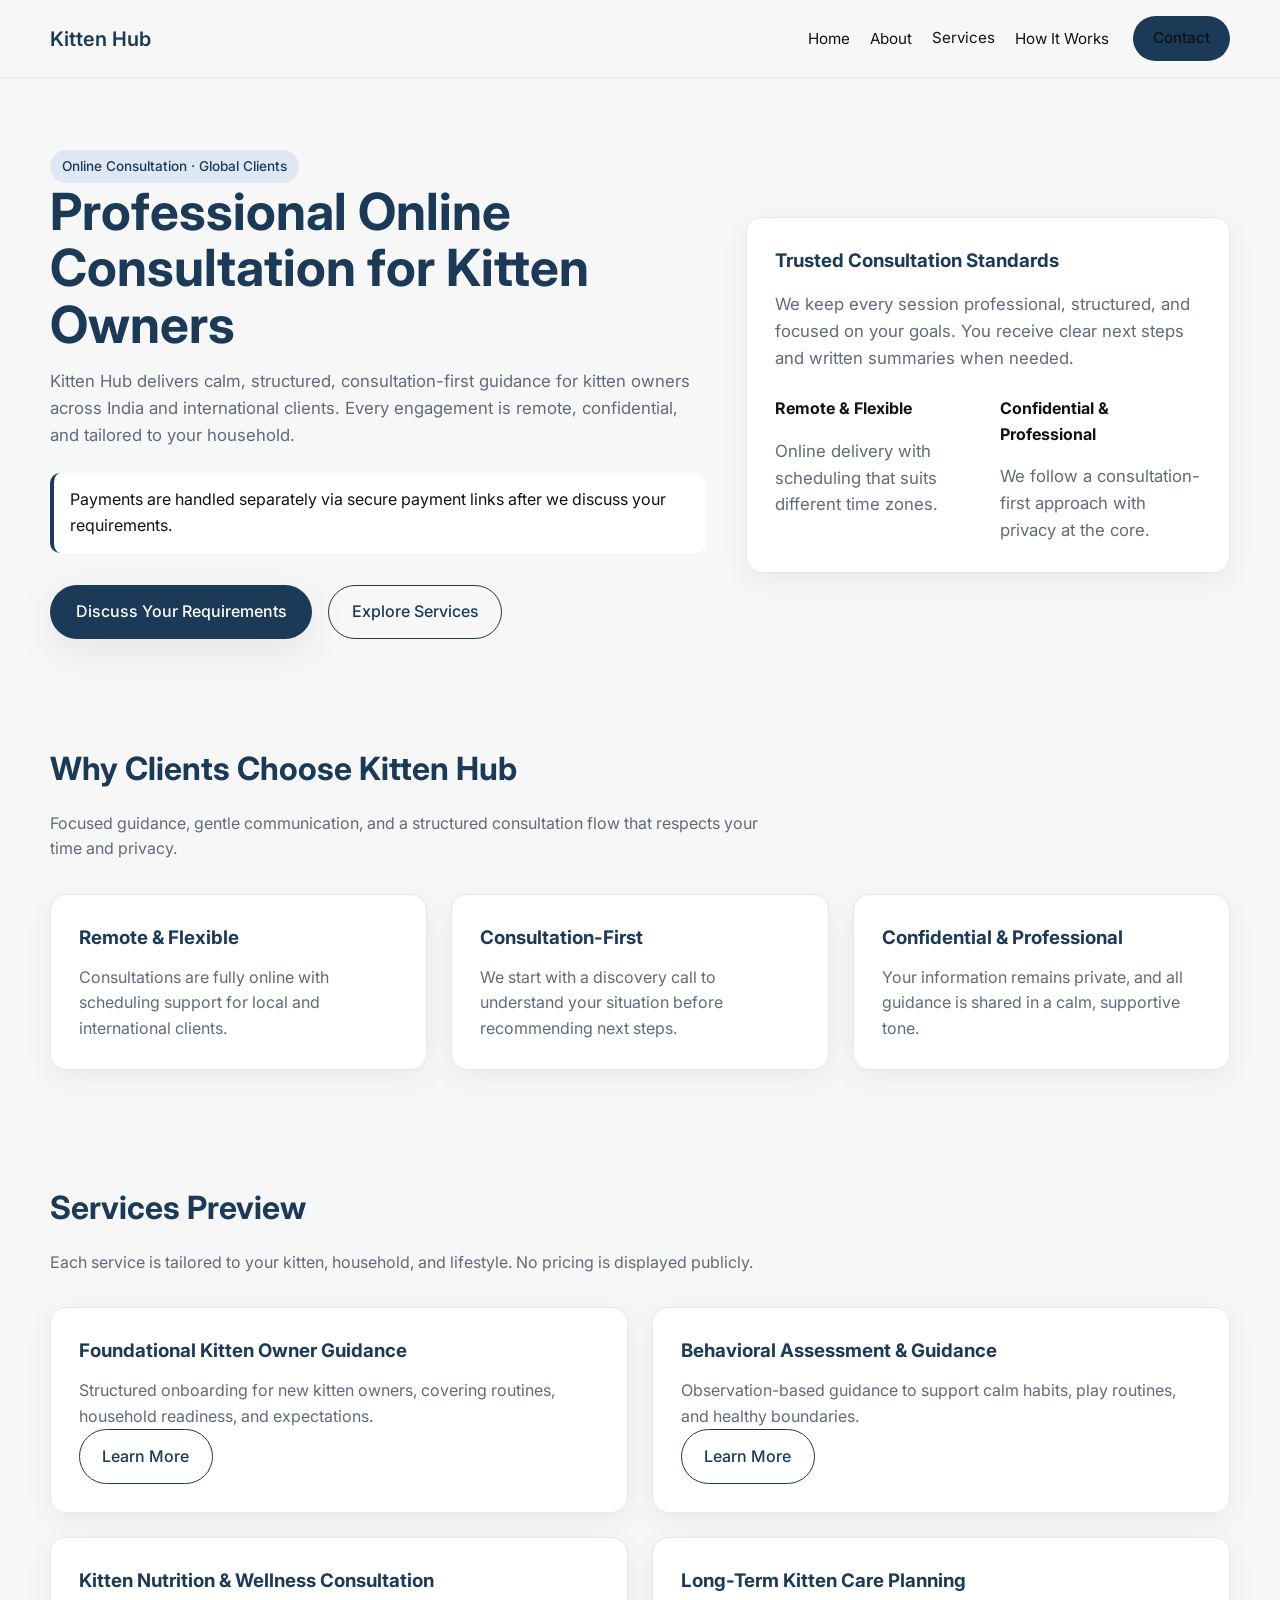
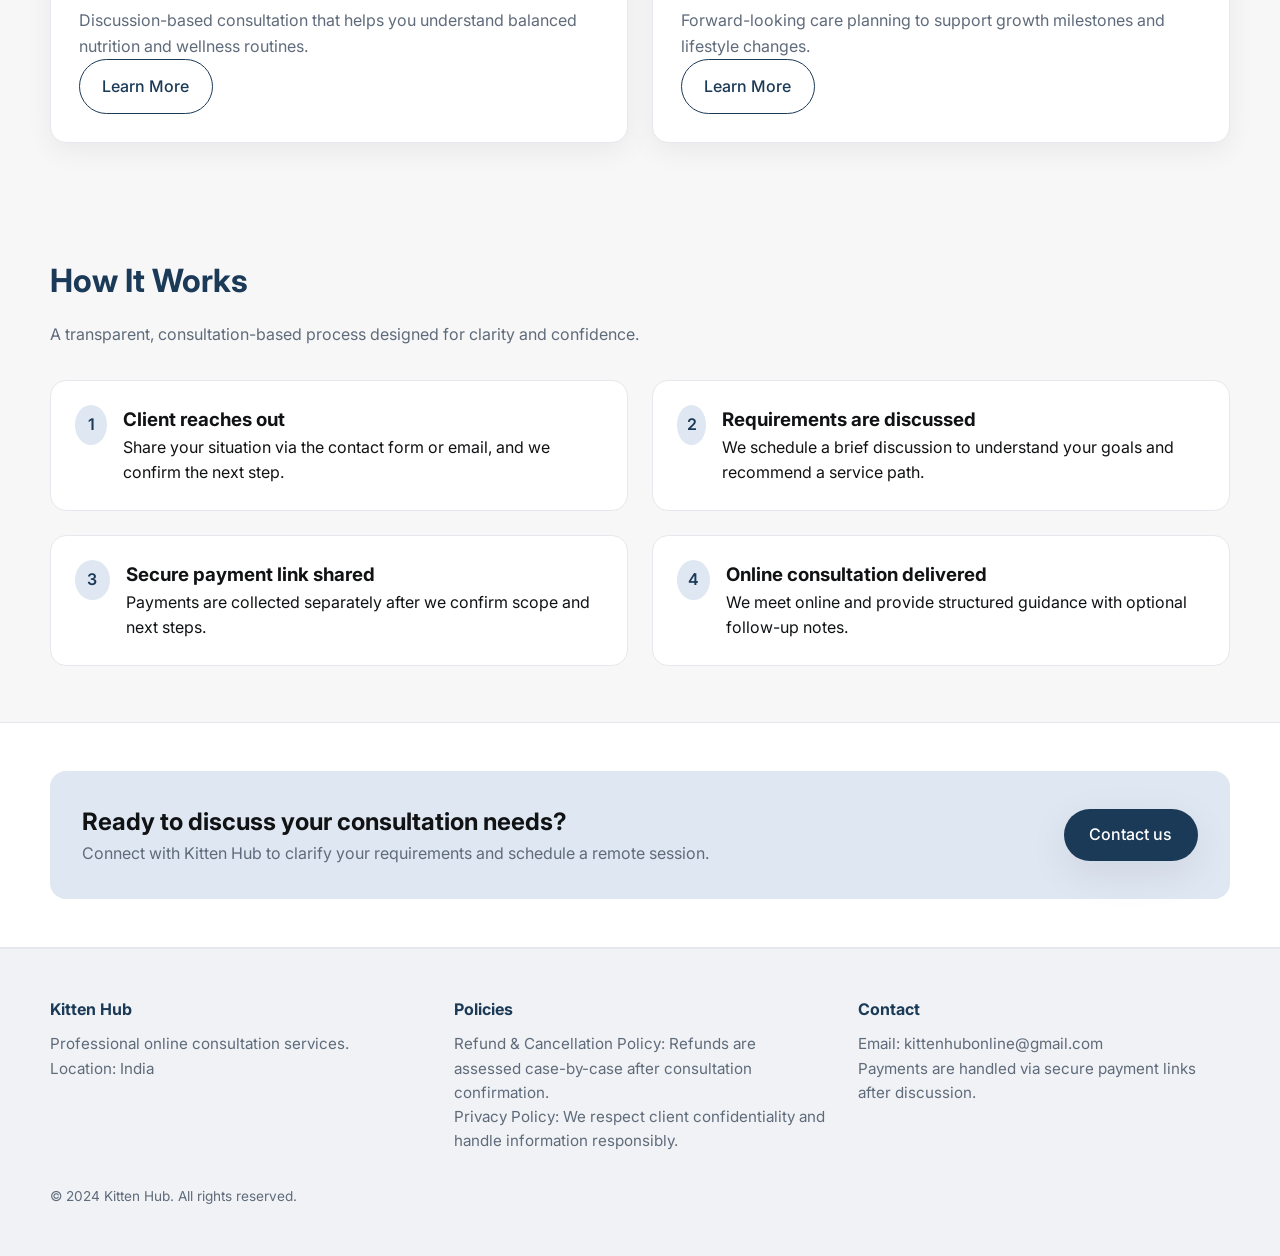
==== commit 6ed857b9: "Merge branch 'main' into codex/create-website-similar-to-wix-project-c7zsks" ====
--- a/index.html
+++ b/index.html
@@ -19,7 +19,15 @@
         <ul>
           <li><a href="index.html">Home</a></li>
           <li><a href="about.html">About</a></li>
-          <li><a href="services.html">Services</a></li>
+          <li class="dropdown">
+            <a class="dropdown-toggle" href="services.html">Services</a>
+            <div class="dropdown-menu" aria-label="Services submenu">
+              <a href="foundational-kitten-owner-guidance.html">Foundational Kitten Owner Guidance</a>
+              <a href="behavioral-assessment-guidance.html">Behavioral Assessment &amp; Guidance</a>
+              <a href="kitten-nutrition-wellness.html">Kitten Nutrition &amp; Wellness Consultation</a>
+              <a href="long-term-kitten-care.html">Long-Term Kitten Care Planning</a>
+            </div>
+          </li>
           <li><a href="how-it-works.html">How It Works</a></li>
         </ul>
         <a class="nav-cta" href="contact.html">Contact</a>
@@ -32,10 +40,18 @@
     </div>
     <div class="container mobile-menu" data-mobile-menu>
       <ul>
-          <li><a href="index.html">Home</a></li>
-          <li><a href="about.html">About</a></li>
-          <li><a href="services.html">Services</a></li>
-          <li><a href="how-it-works.html">How It Works</a></li>
+        <li><a href="index.html">Home</a></li>
+        <li><a href="about.html">About</a></li>
+        <li class="dropdown">
+          <a class="dropdown-toggle" data-dropdown-toggle href="services.html">Services</a>
+          <div class="dropdown-menu">
+            <a href="foundational-kitten-owner-guidance.html">Foundational Kitten Owner Guidance</a>
+            <a href="behavioral-assessment-guidance.html">Behavioral Assessment &amp; Guidance</a>
+            <a href="kitten-nutrition-wellness.html">Kitten Nutrition &amp; Wellness Consultation</a>
+            <a href="long-term-kitten-care.html">Long-Term Kitten Care Planning</a>
+          </div>
+        </li>
+        <li><a href="how-it-works.html">How It Works</a></li>
       </ul>
       <a class="btn-primary" href="contact.html">Contact</a>
     </div>
--- a/assets/css/styles.css
+++ b/assets/css/styles.css
@@ -104,21 +104,6 @@
   transition: color var(--transition);
 }
 
-.nav-links a.active,
-.mobile-menu a.active {
-  background: var(--primary);
-  color: #fff;
-  padding: 0.35rem 0.85rem;
-  border-radius: 999px;
-}
-
-.nav-links a.active:hover,
-.nav-links a.active:focus,
-.mobile-menu a.active:hover,
-.mobile-menu a.active:focus {
-  color: #fff;
-}
-
 .nav-links a:hover,
 .nav-links a:focus {
   color: var(--primary);
@@ -127,23 +112,16 @@
 .nav-cta {
   padding: 0.65rem 1.25rem;
   border-radius: 999px;
-  background: transparent;
-  color: var(--primary);
+  background: var(--primary);
+  color: #fff;
   font-weight: 500;
-  border: 1px solid var(--primary);
-  transition: transform var(--transition), background var(--transition), color var(--transition);
+  transition: transform var(--transition), background var(--transition);
 }
 
 .nav-cta:hover,
 .nav-cta:focus {
-  background: var(--primary);
-  color: #fff;
+  background: var(--primary-dark);
   transform: translateY(-1px);
-}
-
-.nav-cta.active {
-  background: var(--primary);
-  color: #fff;
 }
 
 .dropdown {
@@ -238,7 +216,6 @@
   box-shadow: none;
   border: none;
   padding-left: 0.75rem;
-  display: block;
 }
 
 .hero {
@@ -371,12 +348,14 @@
 }
 
 .step-number {
-  color: var(--primary);
+  width: 40px;
+  height: 40px;
+  border-radius: 50%;
+  background: var(--accent);
+  color: var(--primary);
+  display: grid;
+  place-items: center;
   font-weight: 600;
-  font-size: 1rem;
-  line-height: 1;
-  min-width: 24px;
-  padding-top: 0.2rem;
 }
 
 .cta-section {
@@ -518,22 +497,6 @@
   .mobile-menu.open {
     display: flex;
   }
-
-  .dropdown-menu {
-    display: block;
-  }
-}
-
-@media (min-width: 961px) {
-  .dropdown-menu {
-    display: none;
-  }
-
-  .dropdown:hover .dropdown-menu,
-  .dropdown:focus-within .dropdown-menu,
-  .dropdown.open .dropdown-menu {
-    display: none;
-  }
 }
 
 @media (max-width: 600px) {
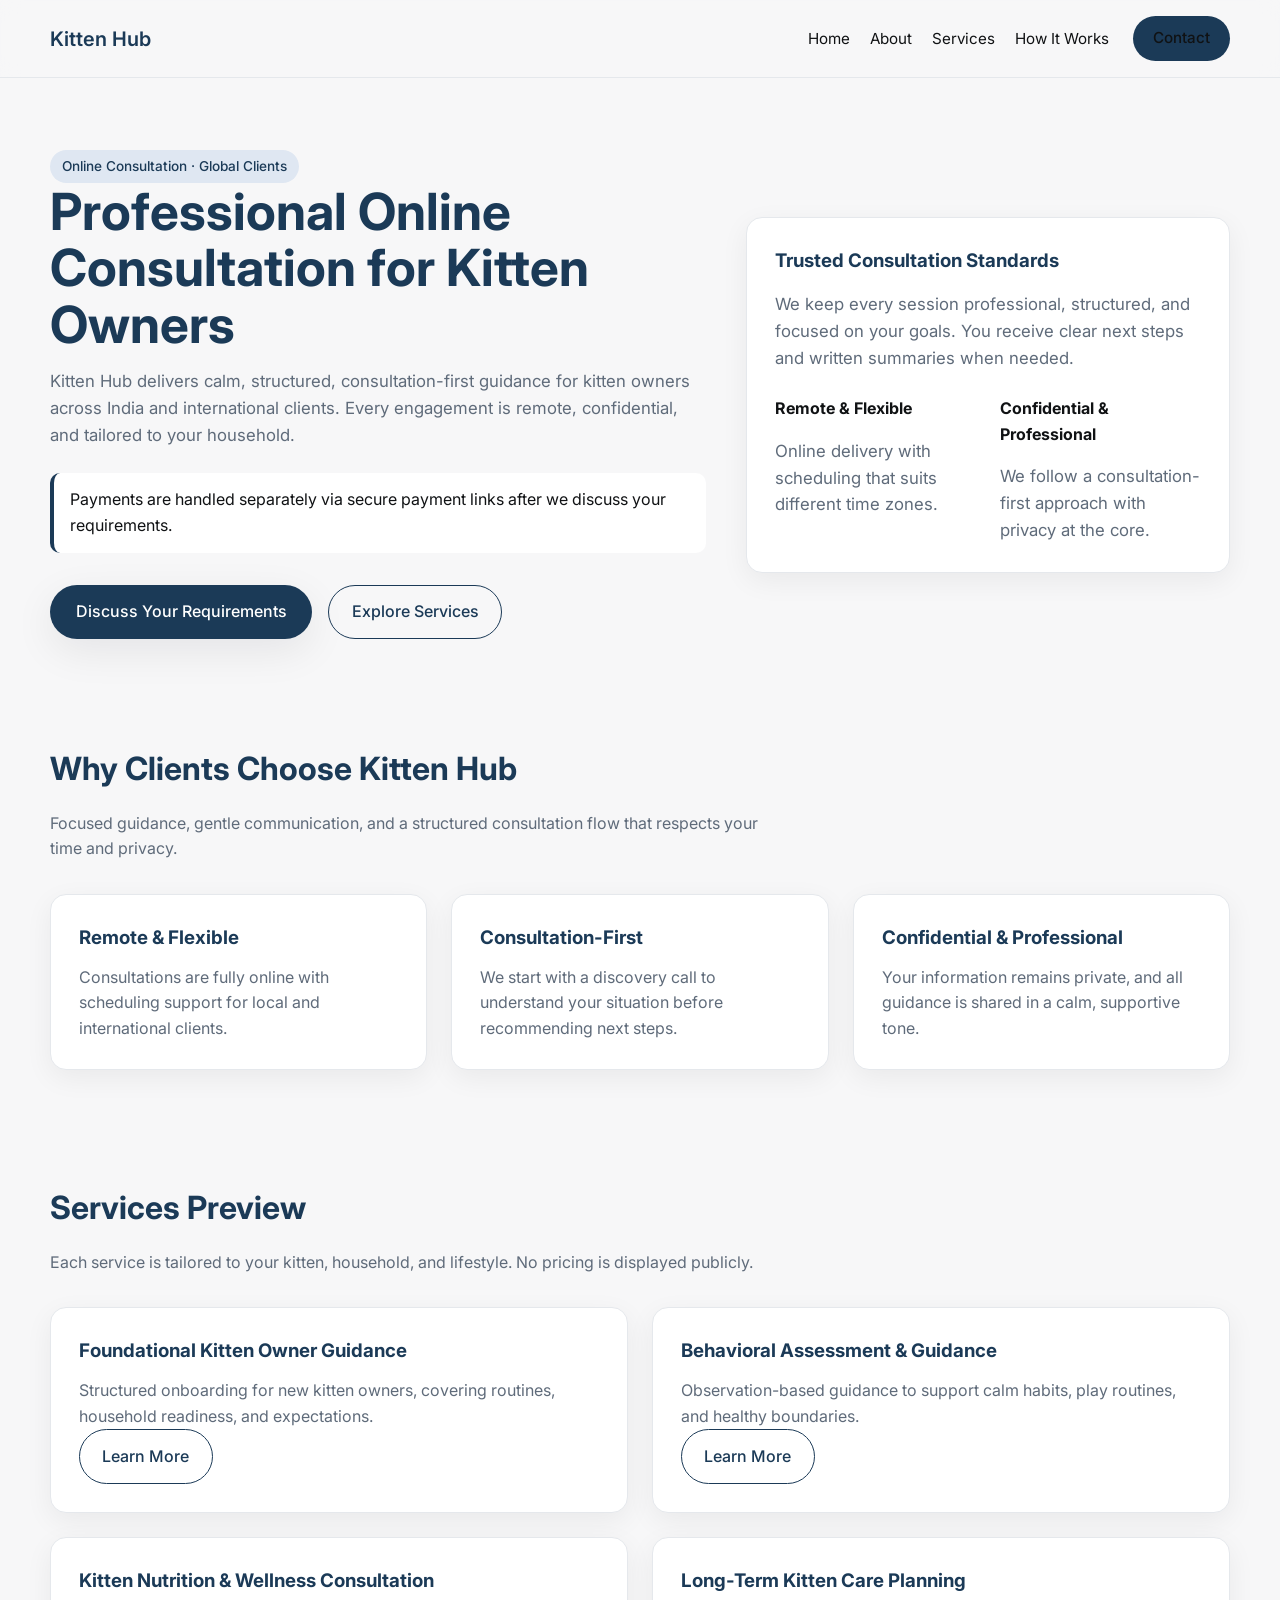
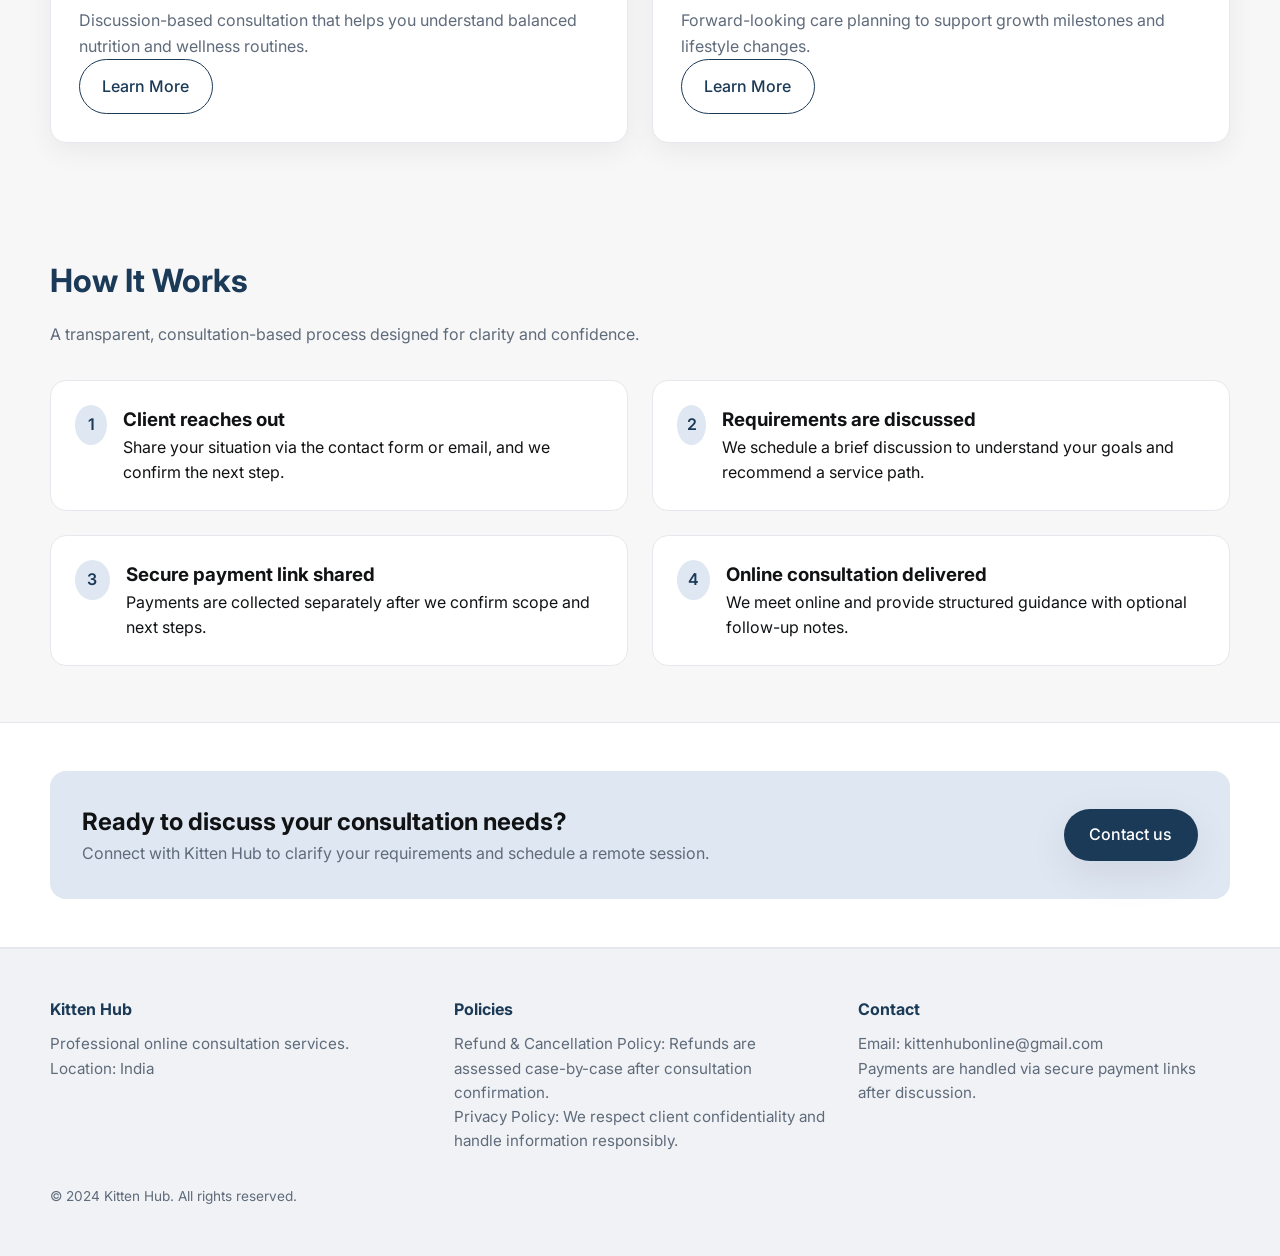
==== commit ff4c6a27: "Update index.html" ====
--- a/index.html
+++ b/index.html
@@ -16,20 +16,12 @@
     <div class="container navbar">
       <a class="brand" href="index.html">Kitten Hub</a>
       <nav class="nav-links" aria-label="Primary">
-        <ul>
-          <li><a href="index.html">Home</a></li>
-          <li><a href="about.html">About</a></li>
-          <li class="dropdown">
-            <a class="dropdown-toggle" href="services.html">Services</a>
-            <div class="dropdown-menu" aria-label="Services submenu">
-              <a href="foundational-kitten-owner-guidance.html">Foundational Kitten Owner Guidance</a>
-              <a href="behavioral-assessment-guidance.html">Behavioral Assessment &amp; Guidance</a>
-              <a href="kitten-nutrition-wellness.html">Kitten Nutrition &amp; Wellness Consultation</a>
-              <a href="long-term-kitten-care.html">Long-Term Kitten Care Planning</a>
-            </div>
-          </li>
-          <li><a href="how-it-works.html">How It Works</a></li>
-        </ul>
+          <ul>
+        <li><a href="index.html">Home</a></li>
+        <li><a href="about.html">About</a></li>
+        <li><a href="services.html">Services</a></li>
+        <li><a href="how-it-works.html">How It Works</a></li>
+      </ul>
         <a class="nav-cta" href="contact.html">Contact</a>
       </nav>
       <button class="menu-toggle" data-menu-toggle aria-label="Open menu" aria-expanded="false">
@@ -39,18 +31,10 @@
       </button>
     </div>
     <div class="container mobile-menu" data-mobile-menu>
-      <ul>
+        <ul>
         <li><a href="index.html">Home</a></li>
         <li><a href="about.html">About</a></li>
-        <li class="dropdown">
-          <a class="dropdown-toggle" data-dropdown-toggle href="services.html">Services</a>
-          <div class="dropdown-menu">
-            <a href="foundational-kitten-owner-guidance.html">Foundational Kitten Owner Guidance</a>
-            <a href="behavioral-assessment-guidance.html">Behavioral Assessment &amp; Guidance</a>
-            <a href="kitten-nutrition-wellness.html">Kitten Nutrition &amp; Wellness Consultation</a>
-            <a href="long-term-kitten-care.html">Long-Term Kitten Care Planning</a>
-          </div>
-        </li>
+        <li><a href="services.html">Services</a></li>
         <li><a href="how-it-works.html">How It Works</a></li>
       </ul>
       <a class="btn-primary" href="contact.html">Contact</a>
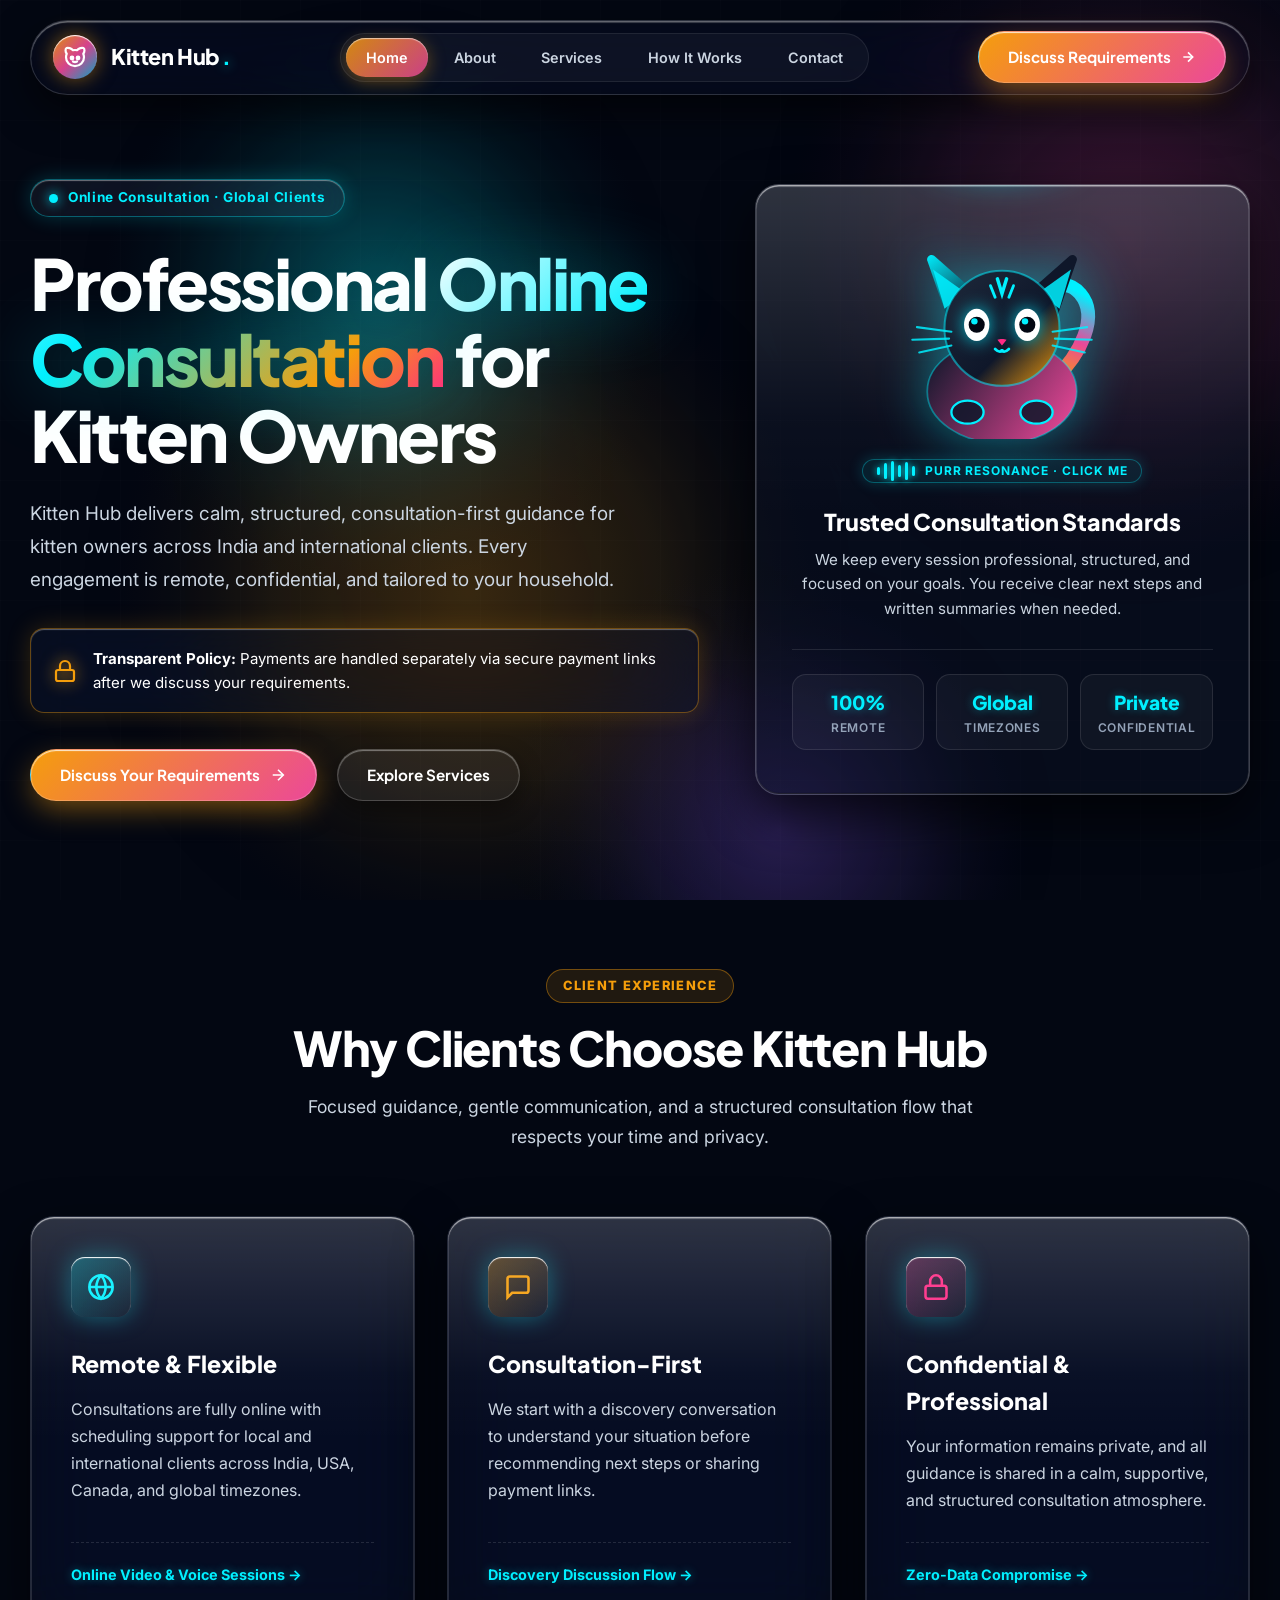
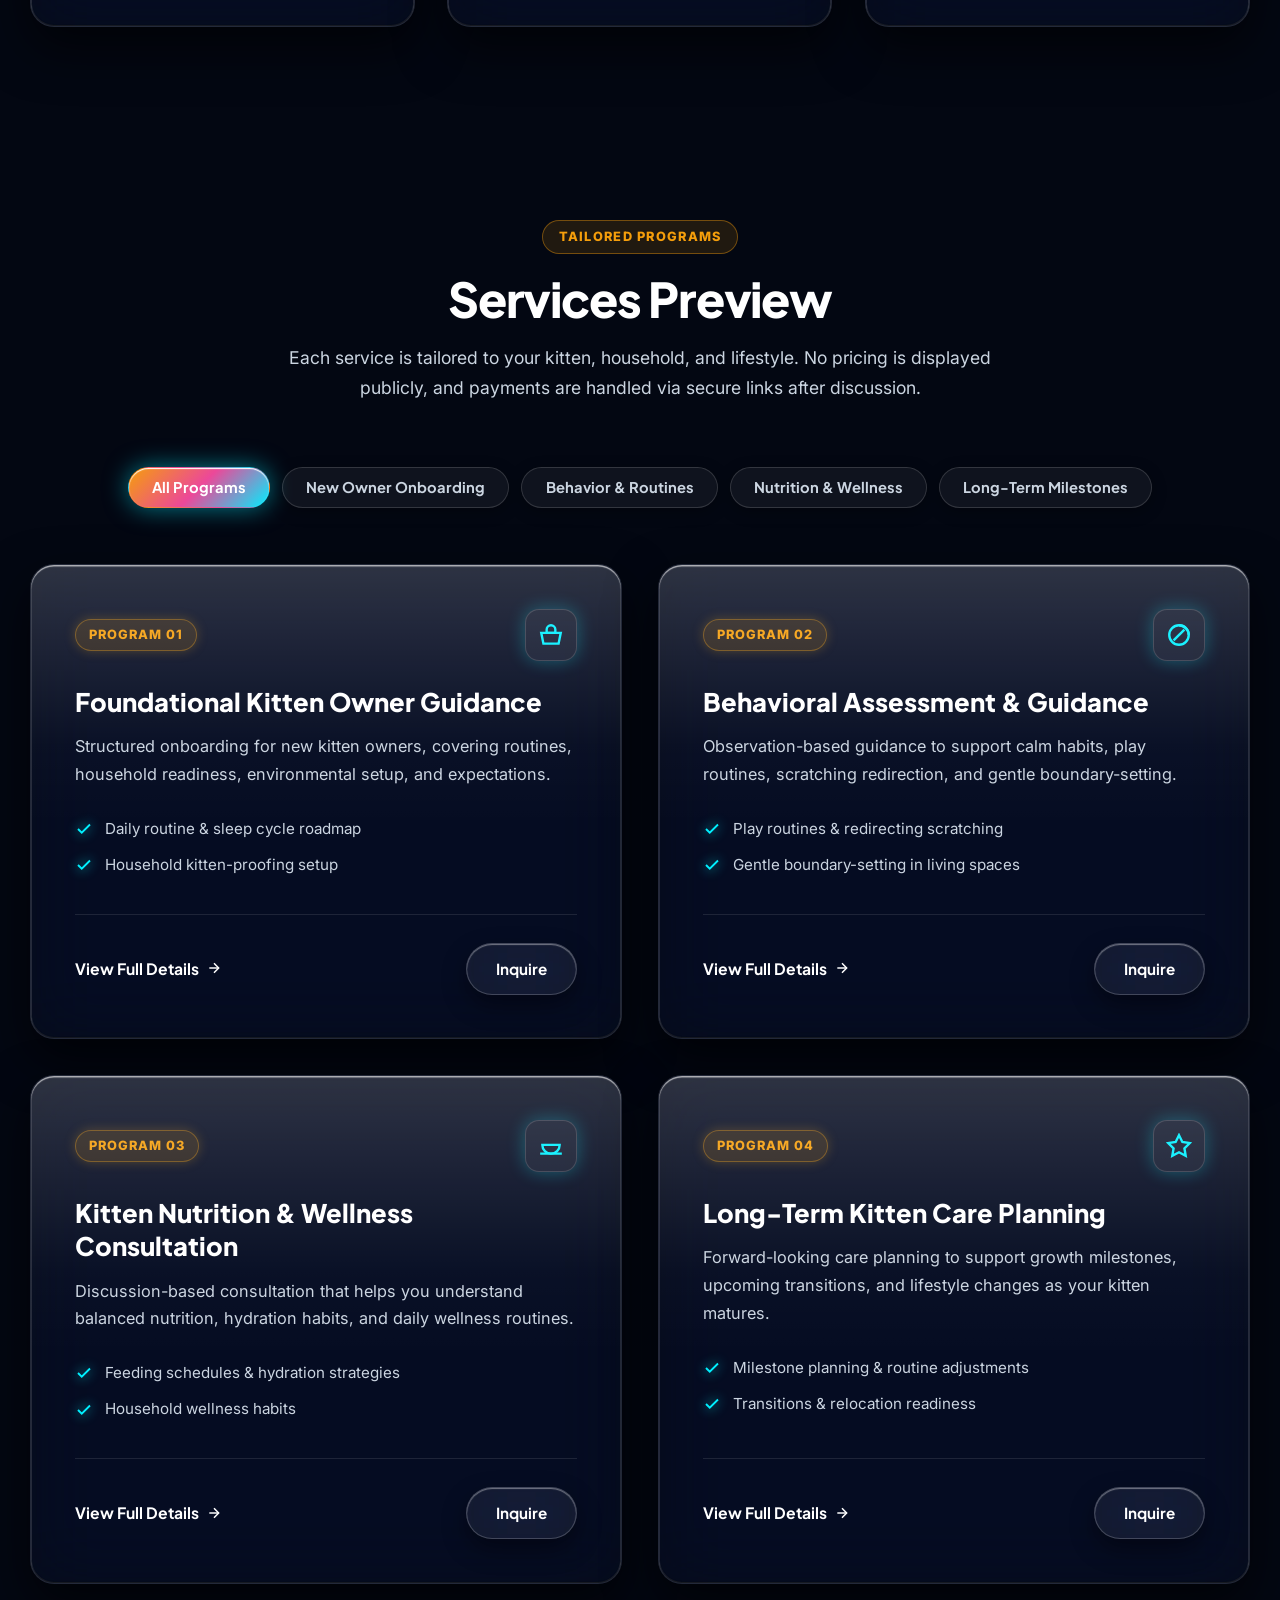
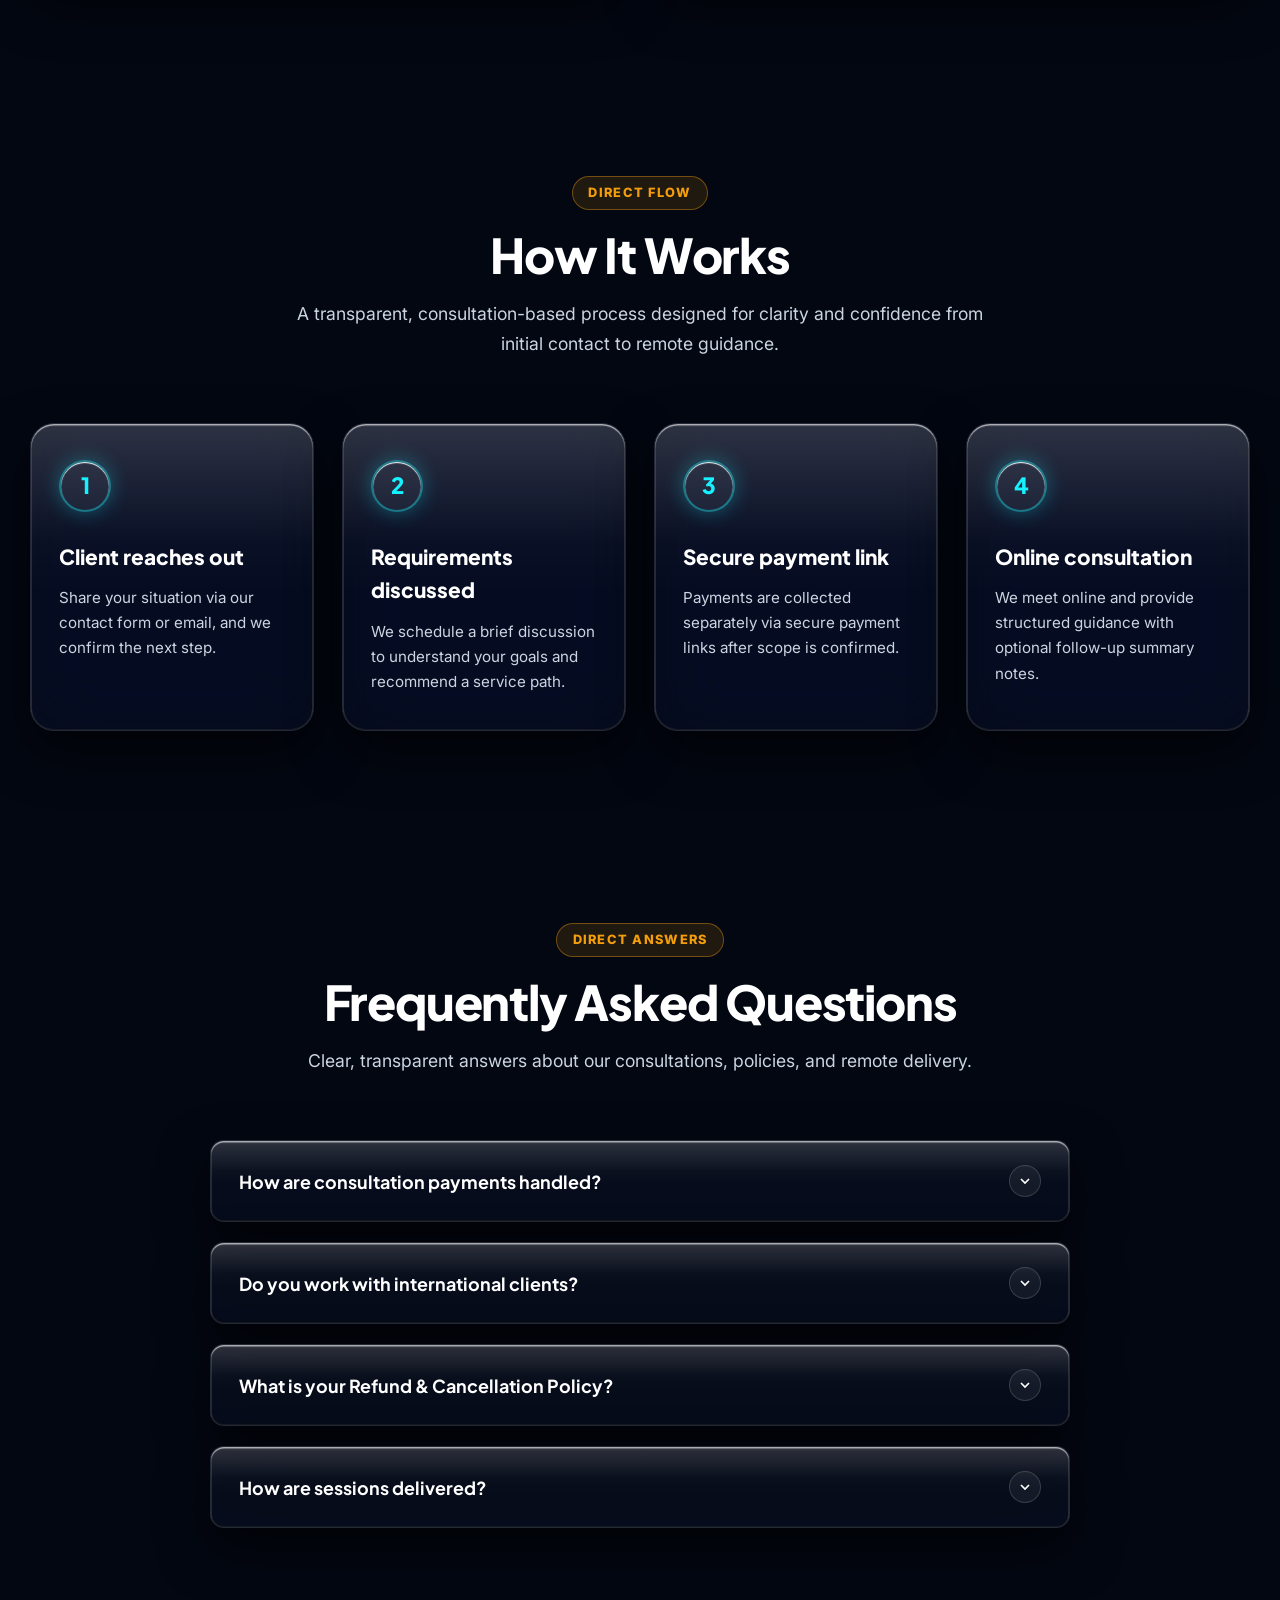
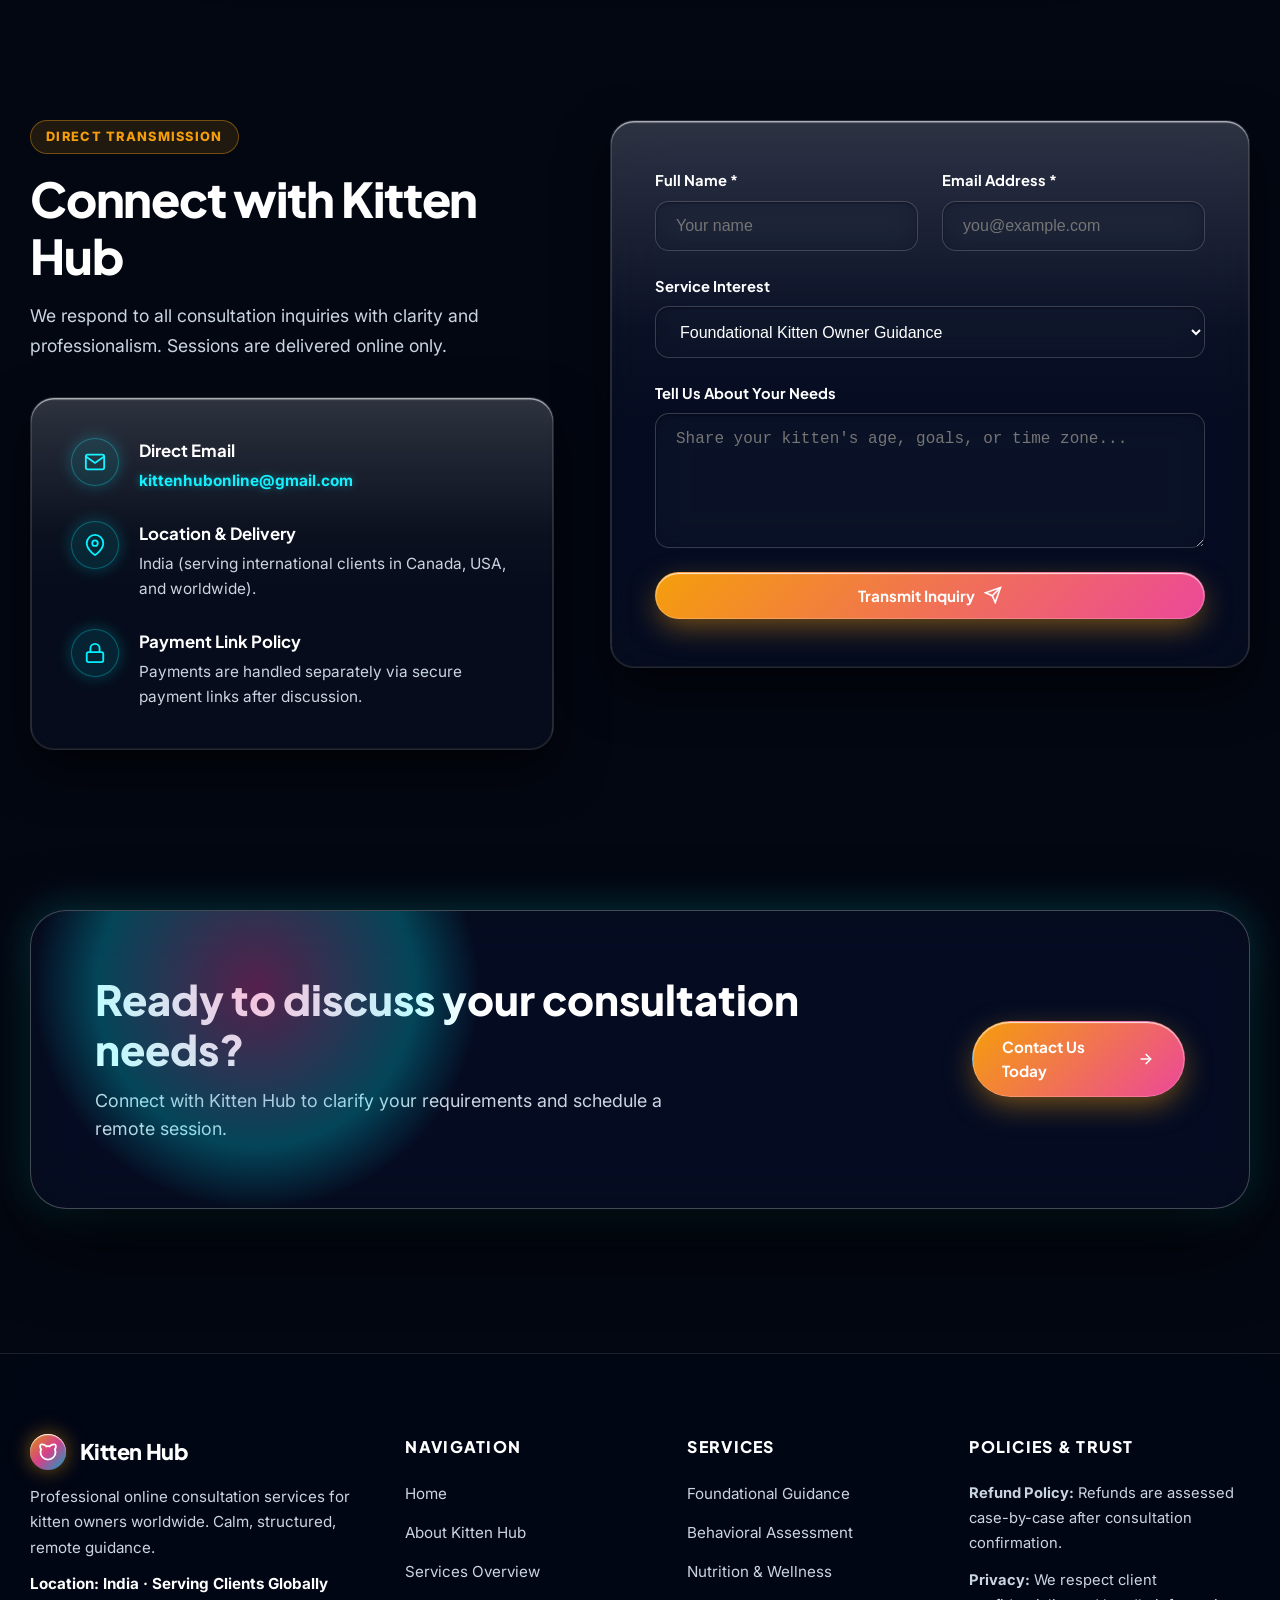
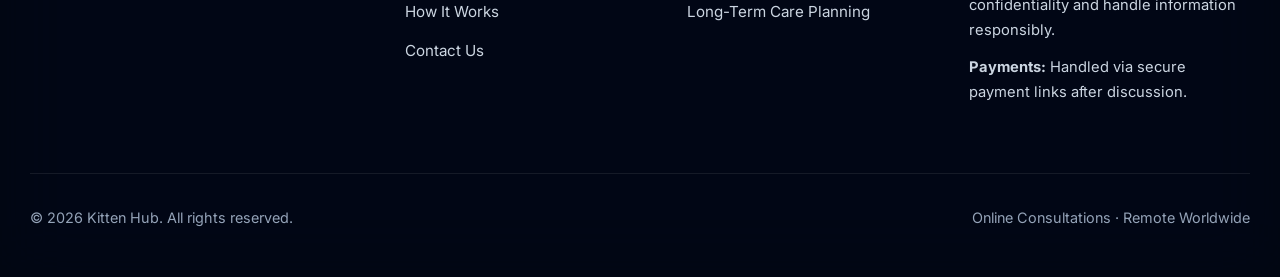
==== commit b66aba09: "Add files via upload" ====
--- a/index.html
+++ b/index.html
@@ -2,198 +2,685 @@
 <html lang="en">
 <head>
   <meta charset="UTF-8">
-  <meta name="viewport" content="width=device-width, initial-scale=1">
-  <title>Kitten Hub | Professional Online Consultation</title>
-  <meta name="description" content="Kitten Hub provides professional online consultation services for kitten owners across India and international clients. Remote, confidential, consultation-first guidance.">
+  <meta name="viewport" content="width=device-width, initial-scale=1.0">
+  <title>Kitten Hub | Professional Online Consultation for Kitten Owners</title>
+  <meta name="description" content="Kitten Hub delivers calm, structured, consultation-first guidance for kitten owners across India and international clients. Remote, confidential, consultation-first guidance.">
+  
   <link rel="preconnect" href="https://fonts.googleapis.com">
   <link rel="preconnect" href="https://fonts.gstatic.com" crossorigin>
-  <link href="https://fonts.googleapis.com/css2?family=Inter:wght@300;400;500;600;700&display=swap" rel="stylesheet">
-  <link rel="stylesheet" href="assets/css/styles.css">
+  <link href="https://fonts.googleapis.com/css2?family=Plus+Jakarta+Sans:wght@500;600;700;800&family=Inter:wght@400;500;600&display=swap" rel="stylesheet">
+  <link rel="stylesheet" href="assets/css/modern.css">
 </head>
 <body>
-  <a class="skip-link" href="#main">Skip to content</a>
+  <!-- Interactive 60fps Liquid Aurora Canvas (Flowing light behind transparent glass) -->
+  <canvas id="liquid-canvas"></canvas>
+  <div class="glass-grid-overlay" aria-hidden="true"></div>
+
+  <!-- Floating Liquid Navigation Capsule -->
   <header>
-    <div class="container navbar">
-      <a class="brand" href="index.html">Kitten Hub</a>
-      <nav class="nav-links" aria-label="Primary">
-          <ul>
-        <li><a href="index.html">Home</a></li>
-        <li><a href="about.html">About</a></li>
-        <li><a href="services.html">Services</a></li>
-        <li><a href="how-it-works.html">How It Works</a></li>
-      </ul>
-        <a class="nav-cta" href="contact.html">Contact</a>
+    <div class="nav-glass-capsule">
+      <a class="brand" href="index.html" aria-label="Kitten Hub Home">
+        <div class="brand-cat-prism">
+          <!-- Cyber Feline SVG Icon -->
+          <svg width="24" height="24" viewBox="0 0 24 24" fill="none" stroke="currentColor" stroke-width="2.2" stroke-linecap="round" stroke-linejoin="round">
+            <path d="M12 5c.67 0 1.35.09 2 .26 1.78-2 5.03-2.84 6.42-2.26 1.4.58 1.42 3.82-.16 5.76.47 1.06.74 2.21.74 3.42 0 4.97-4.03 9-9 9s-9-4.03-9-9c0-1.21.27-2.36.74-3.42C2.16 6.82 2.18 3.58 3.58 3c1.4-.58 4.65.26 6.42 2.26.65-.17 1.33-.26 2-.26z"/>
+            <circle cx="9" cy="13" r="1.3" fill="currentColor"/>
+            <circle cx="15" cy="13" r="1.3" fill="currentColor"/>
+            <path d="M10 16.5c1 .6 3 .6 4 0"/>
+          </svg>
+        </div>
+        <span class="brand-title">Kitten Hub<span class="brand-glow-dot">.</span></span>
+      </a>
+
+      <nav class="nav-menu" aria-label="Primary Navigation">
+        <a class="nav-link active" href="index.html">Home</a>
+        <a class="nav-link" href="about.html">About</a>
+        <a class="nav-link" href="services.html">Services</a>
+        <a class="nav-link" href="how-it-works.html">How It Works</a>
+        <a class="nav-link" href="contact.html">Contact</a>
       </nav>
-      <button class="menu-toggle" data-menu-toggle aria-label="Open menu" aria-expanded="false">
-        <span></span>
-        <span></span>
-        <span></span>
+
+      <div class="nav-cta-wrap">
+        <a class="btn-sexy-liquid btn-sexy-primary" href="contact.html">
+          <span>Discuss Requirements</span>
+          <svg width="16" height="16" viewBox="0 0 24 24" fill="none" stroke="currentColor" stroke-width="2.5"><line x1="5" y1="12" x2="19" y2="12"></line><polyline points="12 5 19 12 12 19"></polyline></svg>
+        </a>
+      </div>
+
+      <button class="menu-toggle" data-menu-toggle aria-label="Open mobile navigation">
+        <span></span><span></span><span></span>
       </button>
     </div>
-    <div class="container mobile-menu" data-mobile-menu>
-        <ul>
-        <li><a href="index.html">Home</a></li>
-        <li><a href="about.html">About</a></li>
-        <li><a href="services.html">Services</a></li>
-        <li><a href="how-it-works.html">How It Works</a></li>
-      </ul>
-      <a class="btn-primary" href="contact.html">Contact</a>
+
+    <!-- Mobile Drawer -->
+    <div id="mobile-nav" class="mobile-nav-panel">
+      <a class="nav-link active" href="index.html">Home</a>
+      <a class="nav-link" href="about.html">About</a>
+      <a class="nav-link" href="services.html">Services</a>
+      <a class="nav-link" href="how-it-works.html">How It Works</a>
+      <a class="nav-link" href="contact.html">Contact</a>
+      <a class="btn-sexy-liquid btn-sexy-primary" href="contact.html" style="margin-top: 0.5rem;">Discuss Requirements</a>
     </div>
   </header>
 
-  <main id="main">
-    <section class="hero">
-      <div class="container hero-grid">
-        <div>
-          <span class="badge">Online Consultation · Global Clients</span>
-          <h1>Professional Online Consultation for Kitten Owners</h1>
-          <p>Kitten Hub delivers calm, structured, consultation-first guidance for kitten owners across India and international clients. Every engagement is remote, confidential, and tailored to your household.</p>
-          <div class="highlight">
-            Payments are handled separately via secure payment links after we discuss your requirements.
-          </div>
-          <div style="margin-top: 2rem; display: flex; gap: 1rem; flex-wrap: wrap;">
-            <a class="btn-primary" href="contact.html">Discuss Your Requirements</a>
-            <a class="btn-secondary" href="services.html">Explore Services</a>
-          </div>
-        </div>
-        <div class="card reveal">
-          <h3>Trusted Consultation Standards</h3>
-          <p>We keep every session professional, structured, and focused on your goals. You receive clear next steps and written summaries when needed.</p>
-          <div class="card-grid" style="margin-top: 1.5rem;">
+  <main>
+    <!-- =======================================================================
+         HERO: Masterpiece Transparent Liquid Glass & Holographic Mascot
+         ======================================================================= -->
+    <section class="hero-stage">
+      <div class="container hero-dual-grid">
+        <div class="hero-content-col">
+          <div class="hero-neon-pill reveal-fade">
+            <span class="pulse-core"></span>
+            <span>Online Consultation · Global Clients</span>
+          </div>
+
+          <h1 class="hero-super-title reveal-fade">
+            Professional <span class="prismatic-text-glow">Online Consultation</span> for Kitten Owners
+          </h1>
+
+          <p class="hero-subtitle reveal-fade">
+            Kitten Hub delivers calm, structured, consultation-first guidance for kitten owners across India and international clients. Every engagement is remote, confidential, and tailored to your household.
+          </p>
+
+          <div class="hologram-policy-capsule reveal-fade">
+            <svg width="24" height="24" viewBox="0 0 24 24" fill="none" stroke="currentColor" stroke-width="2.2">
+              <rect x="3" y="11" width="18" height="11" rx="2" ry="2"></rect>
+              <path d="M7 11V7a5 5 0 0 1 10 0v4"></path>
+            </svg>
             <div>
-              <h4>Remote &amp; Flexible</h4>
-              <p>Online delivery with scheduling that suits different time zones.</p>
-            </div>
-            <div>
-              <h4>Confidential &amp; Professional</h4>
-              <p>We follow a consultation-first approach with privacy at the core.</p>
+              <strong>Transparent Policy:</strong> Payments are handled separately via secure payment links after we discuss your requirements.
+            </div>
+          </div>
+
+          <div class="hero-btn-row reveal-fade">
+            <a class="btn-sexy-liquid btn-sexy-primary" href="contact.html">
+              <span>Discuss Your Requirements</span>
+              <svg width="18" height="18" viewBox="0 0 24 24" fill="none" stroke="currentColor" stroke-width="2.2"><line x1="5" y1="12" x2="19" y2="12"></line><polyline points="12 5 19 12 12 19"></polyline></svg>
+            </a>
+            <a class="btn-sexy-liquid btn-sexy-glass" href="#services-showcase">
+              <span>Explore Services</span>
+            </a>
+          </div>
+        </div>
+
+        <!-- Right Side: Neo-Mochi Holographic Cat Console -->
+        <div class="hologram-stage-wrapper reveal-fade">
+          <div class="liquid-glass-slab hologram-console-glass" data-tilt>
+            <div class="hologram-laser-halo"></div>
+            <div id="purr-sparkles" class="purr-particle-dock"></div>
+
+            <!-- Neo-Mochi Vector Cat Avatar (Eye Tracking) -->
+            <div id="neo-cat-avatar" class="neo-cat-avatar" title="Click to interact!">
+              <svg class="neo-cat-svg" viewBox="0 0 200 180" fill="none" xmlns="http://www.w3.org/2000/svg">
+                <!-- Glowing Cyan Cyber Tail -->
+                <path class="cat-tail-cyber" d="M145 130C168 108 185 75 168 55C150 35 135 60 142 85" stroke="url(#cyberTailGrad)" stroke-width="12" stroke-linecap="round"/>
+
+                <!-- Cyber Hologram Body -->
+                <ellipse cx="100" cy="140" rx="65" ry="45" fill="url(#cyberBodyGrad)" stroke="rgba(0, 240, 255, 0.4)" stroke-width="1.5"/>
+
+                <!-- Left Cyber Ear -->
+                <g class="cat-ear-l">
+                  <path d="M52 75L35 26C34 23 38 20 41 22L75 52" fill="url(#cyberEarGrad)"/>
+                  <path d="M50 68L40 34L68 54" fill="#00f0ff" opacity="0.85"/>
+                </g>
+
+                <!-- Right Cyber Ear -->
+                <g class="cat-ear-r">
+                  <path d="M148 75L165 26C166 23 162 20 159 22L125 52" fill="url(#cyberEarGrad)"/>
+                  <path d="M150 68L160 34L132 54" fill="#00f0ff" opacity="0.85"/>
+                </g>
+
+                <!-- Hologram Cat Head -->
+                <circle cx="100" cy="85" r="50" fill="url(#cyberFaceGrad)" stroke="rgba(0, 240, 255, 0.5)" stroke-width="1.8"/>
+
+                <!-- Hologram Forehead Markings -->
+                <path d="M96 42L100 55L104 42" stroke="#00f0ff" stroke-width="3" stroke-linecap="round"/>
+                <path d="M90 48L94 58" stroke="#00f0ff" stroke-width="2.5" stroke-linecap="round"/>
+                <path d="M110 48L106 58" stroke="#00f0ff" stroke-width="2.5" stroke-linecap="round"/>
+
+                <!-- Left Eye (Refractive) -->
+                <ellipse cx="78" cy="82" rx="11" ry="14" fill="#ffffff" filter="drop-shadow(0 0 8px rgba(0, 240, 255, 0.8))"/>
+                <circle id="cat-pupil-l" class="cat-pupil-tracked" cx="78" cy="82" r="7" fill="#030712"/>
+                <circle cx="76" cy="79" r="2.8" fill="#00f0ff"/>
+
+                <!-- Right Eye (Refractive) -->
+                <ellipse cx="122" cy="82" rx="11" ry="14" fill="#ffffff" filter="drop-shadow(0 0 8px rgba(0, 240, 255, 0.8))"/>
+                <circle id="cat-pupil-r" class="cat-pupil-tracked" cx="122" cy="82" r="7" fill="#030712"/>
+                <circle cx="120" cy="79" r="2.8" fill="#00f0ff"/>
+
+                <!-- Nose & Cyber Smile -->
+                <path d="M96 95C98 94 102 94 104 95L100 100Z" fill="#ff2a85"/>
+                <path d="M94 103C97 106 100 106 100 103C100 106 103 106 106 103" stroke="#00f0ff" stroke-width="2.4" stroke-linecap="round"/>
+
+                <!-- Neon Whiskers -->
+                <path d="M56 88L26 84M54 94L22 95M56 100L28 106" stroke="#00f0ff" stroke-width="1.8" stroke-linecap="round" opacity="0.85"/>
+                <path d="M144 88L174 84M146 94L178 95M144 100L172 106" stroke="#00f0ff" stroke-width="1.8" stroke-linecap="round" opacity="0.85"/>
+
+                <!-- Glowing Hologram Paws Resting on Glass Edge -->
+                <ellipse cx="70" cy="158" rx="14" ry="10" fill="rgba(15, 23, 42, 0.85)" stroke="#00f0ff" stroke-width="2"/>
+                <ellipse cx="130" cy="158" rx="14" ry="10" fill="rgba(15, 23, 42, 0.85)" stroke="#00f0ff" stroke-width="2"/>
+
+                <!-- Gradients -->
+                <defs>
+                  <linearGradient id="cyberFaceGrad" x1="50" y1="35" x2="150" y2="135" gradientUnits="userSpaceOnUse">
+                    <stop stop-color="#1e293b"/>
+                    <stop offset="0.6" stop-color="#0f172a"/>
+                    <stop offset="1" stop-color="#f59e0b"/>
+                  </linearGradient>
+                  <linearGradient id="cyberBodyGrad" x1="40" y1="100" x2="160" y2="180" gradientUnits="userSpaceOnUse">
+                    <stop stop-color="#0f172a"/>
+                    <stop offset="1" stop-color="#ec4899"/>
+                  </linearGradient>
+                  <linearGradient id="cyberEarGrad" x1="35" y1="20" x2="75" y2="75" gradientUnits="userSpaceOnUse">
+                    <stop stop-color="#00f0ff"/>
+                    <stop offset="1" stop-color="#0f172a"/>
+                  </linearGradient>
+                  <linearGradient id="cyberTailGrad" x1="145" y1="130" x2="180" y2="60" gradientUnits="userSpaceOnUse">
+                    <stop stop-color="#f59e0b"/>
+                    <stop offset="0.5" stop-color="#ec4899"/>
+                    <stop offset="1" stop-color="#00f0ff"/>
+                  </linearGradient>
+                </defs>
+              </svg>
+            </div>
+
+            <!-- Purr Frequency Audio-Wave Bar -->
+            <div id="purr-wave" class="purr-frequency-bar" title="Click to trigger Purr Resonance!">
+              <div class="freq-line"></div>
+              <div class="freq-line"></div>
+              <div class="freq-line"></div>
+              <div class="freq-line"></div>
+              <div class="freq-line"></div>
+              <div class="freq-line"></div>
+              <span class="freq-label">Purr Resonance · Click Me</span>
+            </div>
+
+            <h3 class="console-heading">Trusted Consultation Standards</h3>
+            <p class="console-desc">
+              We keep every session professional, structured, and focused on your goals. You receive clear next steps and written summaries when needed.
+            </p>
+
+            <div class="console-metric-strip">
+              <div class="metric-glass-pill">
+                <span class="metric-num">100%</span>
+                <span class="metric-text">Remote</span>
+              </div>
+              <div class="metric-glass-pill">
+                <span class="metric-num">Global</span>
+                <span class="metric-text">Timezones</span>
+              </div>
+              <div class="metric-glass-pill">
+                <span class="metric-num">Private</span>
+                <span class="metric-text">Confidential</span>
+              </div>
             </div>
           </div>
         </div>
       </div>
     </section>
 
+    <!-- =======================================================================
+         BENTO GRID: Transparent Liquid Prisms
+         ======================================================================= -->
     <section class="section">
       <div class="container">
-        <h2 class="section-title reveal">Why Clients Choose Kitten Hub</h2>
-        <p class="section-subtitle reveal">Focused guidance, gentle communication, and a structured consultation flow that respects your time and privacy.</p>
-        <div class="card-grid three">
-          <div class="card reveal">
+        <div class="section-title-wrap reveal-fade">
+          <span class="section-tag">Client Experience</span>
+          <h2 class="section-main-heading">Why Clients Choose Kitten Hub</h2>
+          <p class="section-desc">
+            Focused guidance, gentle communication, and a structured consultation flow that respects your time and privacy.
+          </p>
+        </div>
+
+        <div class="bento-prisms-grid">
+          <!-- Prism 1 -->
+          <div class="liquid-glass-slab bento-prism-card reveal-fade" data-tilt>
+            <div class="bento-cyber-icon" style="background: linear-gradient(135deg, rgba(0, 240, 255, 0.3) 0%, rgba(15, 23, 42, 0.7) 100%); color: var(--neon-cyan);">
+              <svg width="28" height="28" viewBox="0 0 24 24" fill="none" stroke="currentColor" stroke-width="2.2"><circle cx="12" cy="12" r="10"></circle><line x1="2" y1="12" x2="22" y2="12"></line><path d="M12 2a15.3 15.3 0 0 1 4 10 15.3 15.3 0 0 1-4 10 15.3 15.3 0 0 1-4-10 15.3 15.3 0 0 1 4-10z"></path></svg>
+            </div>
             <h3>Remote &amp; Flexible</h3>
-            <p>Consultations are fully online with scheduling support for local and international clients.</p>
-          </div>
-          <div class="card reveal">
+            <p>Consultations are fully online with scheduling support for local and international clients across India, USA, Canada, and global timezones.</p>
+            <div class="bento-prism-foot">
+              <span>Online Video &amp; Voice Sessions →</span>
+            </div>
+          </div>
+
+          <!-- Prism 2 -->
+          <div class="liquid-glass-slab bento-prism-card reveal-fade" data-tilt>
+            <div class="bento-cyber-icon" style="background: linear-gradient(135deg, rgba(245, 158, 11, 0.3) 0%, rgba(15, 23, 42, 0.7) 100%); color: var(--neon-amber);">
+              <svg width="28" height="28" viewBox="0 0 24 24" fill="none" stroke="currentColor" stroke-width="2.2"><path d="M21 15a2 2 0 0 1-2 2H7l-4 4V5a2 2 0 0 1 2-2h14a2 2 0 0 1 2 2z"></path></svg>
+            </div>
             <h3>Consultation-First</h3>
-            <p>We start with a discovery call to understand your situation before recommending next steps.</p>
-          </div>
-          <div class="card reveal">
+            <p>We start with a discovery conversation to understand your situation before recommending next steps or sharing payment links.</p>
+            <div class="bento-prism-foot">
+              <span>Discovery Discussion Flow →</span>
+            </div>
+          </div>
+
+          <!-- Prism 3 -->
+          <div class="liquid-glass-slab bento-prism-card reveal-fade" data-tilt>
+            <div class="bento-cyber-icon" style="background: linear-gradient(135deg, rgba(236, 72, 153, 0.3) 0%, rgba(15, 23, 42, 0.7) 100%); color: var(--neon-pink);">
+              <svg width="28" height="28" viewBox="0 0 24 24" fill="none" stroke="currentColor" stroke-width="2.2"><rect x="3" y="11" width="18" height="11" rx="2" ry="2"></rect><path d="M7 11V7a5 5 0 0 1 10 0v4"></path></svg>
+            </div>
             <h3>Confidential &amp; Professional</h3>
-            <p>Your information remains private, and all guidance is shared in a calm, supportive tone.</p>
+            <p>Your information remains private, and all guidance is shared in a calm, supportive, and structured consultation atmosphere.</p>
+            <div class="bento-prism-foot">
+              <span>Zero-Data Compromise →</span>
+            </div>
           </div>
         </div>
       </div>
     </section>
 
+    <!-- =======================================================================
+         SERVICES: 4 Floating Transparent Glass Monoliths
+         ======================================================================= -->
+    <section id="services-showcase" class="section">
+      <div class="container">
+        <div class="section-title-wrap reveal-fade">
+          <span class="section-tag">Tailored Programs</span>
+          <h2 class="section-main-heading">Services Preview</h2>
+          <p class="section-desc">
+            Each service is tailored to your kitten, household, and lifestyle. No pricing is displayed publicly, and payments are handled via secure links after discussion.
+          </p>
+        </div>
+
+        <!-- Filter Capsule Row -->
+        <div class="filter-capsules-bar reveal-fade">
+          <button class="filter-chip-btn active" data-filter="all">All Programs</button>
+          <button class="filter-chip-btn" data-filter="foundational">New Owner Onboarding</button>
+          <button class="filter-chip-btn" data-filter="behavioral">Behavior &amp; Routines</button>
+          <button class="filter-chip-btn" data-filter="nutrition">Nutrition &amp; Wellness</button>
+          <button class="filter-chip-btn" data-filter="longterm">Long-Term Milestones</button>
+        </div>
+
+        <div class="services-quad-grid">
+          <!-- Monolith 1 -->
+          <div class="liquid-glass-slab service-monolith reveal-fade" data-category="foundational" data-tilt>
+            <div class="service-meta-top">
+              <span class="service-id-badge">Program 01</span>
+              <div class="service-cat-emblem">
+                <svg width="26" height="26" viewBox="0 0 24 24" fill="none" stroke="currentColor" stroke-width="2.2"><path d="M3 10h18l-2 10H5L3 10z"></path><path d="M12 3a4 4 0 0 0-4 4v3h8V7a4 4 0 0 0-4-4z"></path></svg>
+              </div>
+            </div>
+            <h3>Foundational Kitten Owner Guidance</h3>
+            <p>Structured onboarding for new kitten owners, covering routines, household readiness, environmental setup, and expectations.</p>
+            <ul class="service-check-list">
+              <li>
+                <svg width="18" height="18" viewBox="0 0 24 24" fill="none" stroke="currentColor" stroke-width="2.5"><polyline points="20 6 9 17 4 12"></polyline></svg>
+                <span>Daily routine &amp; sleep cycle roadmap</span>
+              </li>
+              <li>
+                <svg width="18" height="18" viewBox="0 0 24 24" fill="none" stroke="currentColor" stroke-width="2.5"><polyline points="20 6 9 17 4 12"></polyline></svg>
+                <span>Household kitten-proofing setup</span>
+              </li>
+            </ul>
+            <div class="service-monolith-foot">
+              <a class="service-learn-link" href="foundational-kitten-owner-guidance.html">
+                <span>View Full Details</span>
+                <svg width="16" height="16" viewBox="0 0 24 24" fill="none" stroke="currentColor" stroke-width="2.2"><line x1="5" y1="12" x2="19" y2="12"></line><polyline points="12 5 19 12 12 19"></polyline></svg>
+              </a>
+              <a class="btn-sexy-liquid btn-sexy-glass" href="contact.html">Inquire</a>
+            </div>
+          </div>
+
+          <!-- Monolith 2 -->
+          <div class="liquid-glass-slab service-monolith reveal-fade" data-category="behavioral" data-tilt>
+            <div class="service-meta-top">
+              <span class="service-id-badge">Program 02</span>
+              <div class="service-cat-emblem">
+                <svg width="26" height="26" viewBox="0 0 24 24" fill="none" stroke="currentColor" stroke-width="2.2"><circle cx="12" cy="12" r="9"></circle><path d="M12 3a9 9 0 0 1 9 9"></path><path d="M7 17l10-10"></path></svg>
+              </div>
+            </div>
+            <h3>Behavioral Assessment &amp; Guidance</h3>
+            <p>Observation-based guidance to support calm habits, play routines, scratching redirection, and gentle boundary-setting.</p>
+            <ul class="service-check-list">
+              <li>
+                <svg width="18" height="18" viewBox="0 0 24 24" fill="none" stroke="currentColor" stroke-width="2.5"><polyline points="20 6 9 17 4 12"></polyline></svg>
+                <span>Play routines &amp; redirecting scratching</span>
+              </li>
+              <li>
+                <svg width="18" height="18" viewBox="0 0 24 24" fill="none" stroke="currentColor" stroke-width="2.5"><polyline points="20 6 9 17 4 12"></polyline></svg>
+                <span>Gentle boundary-setting in living spaces</span>
+              </li>
+            </ul>
+            <div class="service-monolith-foot">
+              <a class="service-learn-link" href="behavioral-assessment-guidance.html">
+                <span>View Full Details</span>
+                <svg width="16" height="16" viewBox="0 0 24 24" fill="none" stroke="currentColor" stroke-width="2.2"><line x1="5" y1="12" x2="19" y2="12"></line><polyline points="12 5 19 12 12 19"></polyline></svg>
+              </a>
+              <a class="btn-sexy-liquid btn-sexy-glass" href="contact.html">Inquire</a>
+            </div>
+          </div>
+
+          <!-- Monolith 3 -->
+          <div class="liquid-glass-slab service-monolith reveal-fade" data-category="nutrition" data-tilt>
+            <div class="service-meta-top">
+              <span class="service-id-badge">Program 03</span>
+              <div class="service-cat-emblem">
+                <svg width="26" height="26" viewBox="0 0 24 24" fill="none" stroke="currentColor" stroke-width="2.2"><path d="M4 11h16a8 8 0 0 1-16 0z"></path><line x1="2" y1="19" x2="22" y2="19"></line></svg>
+              </div>
+            </div>
+            <h3>Kitten Nutrition &amp; Wellness Consultation</h3>
+            <p>Discussion-based consultation that helps you understand balanced nutrition, hydration habits, and daily wellness routines.</p>
+            <ul class="service-check-list">
+              <li>
+                <svg width="18" height="18" viewBox="0 0 24 24" fill="none" stroke="currentColor" stroke-width="2.5"><polyline points="20 6 9 17 4 12"></polyline></svg>
+                <span>Feeding schedules &amp; hydration strategies</span>
+              </li>
+              <li>
+                <svg width="18" height="18" viewBox="0 0 24 24" fill="none" stroke="currentColor" stroke-width="2.5"><polyline points="20 6 9 17 4 12"></polyline></svg>
+                <span>Household wellness habits</span>
+              </li>
+            </ul>
+            <div class="service-monolith-foot">
+              <a class="service-learn-link" href="kitten-nutrition-wellness.html">
+                <span>View Full Details</span>
+                <svg width="16" height="16" viewBox="0 0 24 24" fill="none" stroke="currentColor" stroke-width="2.2"><line x1="5" y1="12" x2="19" y2="12"></line><polyline points="12 5 19 12 12 19"></polyline></svg>
+              </a>
+              <a class="btn-sexy-liquid btn-sexy-glass" href="contact.html">Inquire</a>
+            </div>
+          </div>
+
+          <!-- Monolith 4 -->
+          <div class="liquid-glass-slab service-monolith reveal-fade" data-category="longterm" data-tilt>
+            <div class="service-meta-top">
+              <span class="service-id-badge">Program 04</span>
+              <div class="service-cat-emblem">
+                <svg width="26" height="26" viewBox="0 0 24 24" fill="none" stroke="currentColor" stroke-width="2.2"><polygon points="12 2 15.09 8.26 22 9.27 17 14.14 18.18 21.02 12 17.77 5.82 21.02 7 14.14 2 9.27 8.91 8.26 12 2"></polygon></svg>
+              </div>
+            </div>
+            <h3>Long-Term Kitten Care Planning</h3>
+            <p>Forward-looking care planning to support growth milestones, upcoming transitions, and lifestyle changes as your kitten matures.</p>
+            <ul class="service-check-list">
+              <li>
+                <svg width="18" height="18" viewBox="0 0 24 24" fill="none" stroke="currentColor" stroke-width="2.5"><polyline points="20 6 9 17 4 12"></polyline></svg>
+                <span>Milestone planning &amp; routine adjustments</span>
+              </li>
+              <li>
+                <svg width="18" height="18" viewBox="0 0 24 24" fill="none" stroke="currentColor" stroke-width="2.5"><polyline points="20 6 9 17 4 12"></polyline></svg>
+                <span>Transitions &amp; relocation readiness</span>
+              </li>
+            </ul>
+            <div class="service-monolith-foot">
+              <a class="service-learn-link" href="long-term-kitten-care.html">
+                <span>View Full Details</span>
+                <svg width="16" height="16" viewBox="0 0 24 24" fill="none" stroke="currentColor" stroke-width="2.2"><line x1="5" y1="12" x2="19" y2="12"></line><polyline points="12 5 19 12 12 19"></polyline></svg>
+              </a>
+              <a class="btn-sexy-liquid btn-sexy-glass" href="contact.html">Inquire</a>
+            </div>
+          </div>
+        </div>
+      </div>
+    </section>
+
+    <!-- =======================================================================
+         TIMELINE: Holographic 4-Step Process Flow
+         ======================================================================= -->
     <section class="section">
       <div class="container">
-        <h2 class="section-title reveal">Services Preview</h2>
-        <p class="section-subtitle reveal">Each service is tailored to your kitten, household, and lifestyle. No pricing is displayed publicly.</p>
-        <div class="card-grid two">
-          <div class="card reveal">
-            <h3>Foundational Kitten Owner Guidance</h3>
-            <p>Structured onboarding for new kitten owners, covering routines, household readiness, and expectations.</p>
-            <a class="btn-secondary" href="foundational-kitten-owner-guidance.html">Learn More</a>
-          </div>
-          <div class="card reveal">
-            <h3>Behavioral Assessment &amp; Guidance</h3>
-            <p>Observation-based guidance to support calm habits, play routines, and healthy boundaries.</p>
-            <a class="btn-secondary" href="behavioral-assessment-guidance.html">Learn More</a>
-          </div>
-          <div class="card reveal">
-            <h3>Kitten Nutrition &amp; Wellness Consultation</h3>
-            <p>Discussion-based consultation that helps you understand balanced nutrition and wellness routines.</p>
-            <a class="btn-secondary" href="kitten-nutrition-wellness.html">Learn More</a>
-          </div>
-          <div class="card reveal">
-            <h3>Long-Term Kitten Care Planning</h3>
-            <p>Forward-looking care planning to support growth milestones and lifestyle changes.</p>
-            <a class="btn-secondary" href="long-term-kitten-care.html">Learn More</a>
+        <div class="section-title-wrap reveal-fade">
+          <span class="section-tag">Direct Flow</span>
+          <h2 class="section-main-heading">How It Works</h2>
+          <p class="section-desc">
+            A transparent, consultation-based process designed for clarity and confidence from initial contact to remote guidance.
+          </p>
+        </div>
+
+        <div class="stepper-timeline-row">
+          <div class="liquid-glass-slab step-glass-node reveal-fade">
+            <div class="step-neon-orb">1</div>
+            <h3>Client reaches out</h3>
+            <p>Share your situation via our contact form or email, and we confirm the next step.</p>
+          </div>
+
+          <div class="liquid-glass-slab step-glass-node reveal-fade">
+            <div class="step-neon-orb">2</div>
+            <h3>Requirements discussed</h3>
+            <p>We schedule a brief discussion to understand your goals and recommend a service path.</p>
+          </div>
+
+          <div class="liquid-glass-slab step-glass-node reveal-fade">
+            <div class="step-neon-orb">3</div>
+            <h3>Secure payment link</h3>
+            <p>Payments are collected separately via secure payment links after scope is confirmed.</p>
+          </div>
+
+          <div class="liquid-glass-slab step-glass-node reveal-fade">
+            <div class="step-neon-orb">4</div>
+            <h3>Online consultation</h3>
+            <p>We meet online and provide structured guidance with optional follow-up summary notes.</p>
           </div>
         </div>
       </div>
     </section>
 
+    <!-- =======================================================================
+         FAQ: Holographic Accordion
+         ======================================================================= -->
     <section class="section">
       <div class="container">
-        <h2 class="section-title reveal">How It Works</h2>
-        <p class="section-subtitle reveal">A transparent, consultation-based process designed for clarity and confidence.</p>
-        <div class="steps">
-          <div class="step reveal">
-            <div class="step-number">1</div>
-            <div>
-              <h3>Client reaches out</h3>
-              <p>Share your situation via the contact form or email, and we confirm the next step.</p>
-            </div>
-          </div>
-          <div class="step reveal">
-            <div class="step-number">2</div>
-            <div>
-              <h3>Requirements are discussed</h3>
-              <p>We schedule a brief discussion to understand your goals and recommend a service path.</p>
-            </div>
-          </div>
-          <div class="step reveal">
-            <div class="step-number">3</div>
-            <div>
-              <h3>Secure payment link shared</h3>
-              <p>Payments are collected separately after we confirm scope and next steps.</p>
-            </div>
-          </div>
-          <div class="step reveal">
-            <div class="step-number">4</div>
-            <div>
-              <h3>Online consultation delivered</h3>
-              <p>We meet online and provide structured guidance with optional follow-up notes.</p>
+        <div class="section-title-wrap reveal-fade">
+          <span class="section-tag">Direct Answers</span>
+          <h2 class="section-main-heading">Frequently Asked Questions</h2>
+          <p class="section-desc">
+            Clear, transparent answers about our consultations, policies, and remote delivery.
+          </p>
+        </div>
+
+        <div class="faq-monolith-stack reveal-fade">
+          <div class="liquid-glass-slab faq-prism-card">
+            <button class="faq-trigger-btn" type="button">
+              <span>How are consultation payments handled?</span>
+              <div class="faq-chevron-disc">
+                <svg width="16" height="16" viewBox="0 0 24 24" fill="none" stroke="currentColor" stroke-width="2.5"><polyline points="6 9 12 15 18 9"></polyline></svg>
+              </div>
+            </button>
+            <div class="faq-answer-drawer">
+              <p>Payments are never collected automatically on this website. After we discuss your requirements and confirm scope, we share a direct, secure payment link.</p>
+            </div>
+          </div>
+
+          <div class="liquid-glass-slab faq-prism-card">
+            <button class="faq-trigger-btn" type="button">
+              <span>Do you work with international clients?</span>
+              <div class="faq-chevron-disc">
+                <svg width="16" height="16" viewBox="0 0 24 24" fill="none" stroke="currentColor" stroke-width="2.5"><polyline points="6 9 12 15 18 9"></polyline></svg>
+              </div>
+            </button>
+            <div class="faq-answer-drawer">
+              <p>Yes. Kitten Hub is based in India and provides flexible scheduling support for clients globally, including Canada, the United States, and worldwide timezones.</p>
+            </div>
+          </div>
+
+          <div class="liquid-glass-slab faq-prism-card">
+            <button class="faq-trigger-btn" type="button">
+              <span>What is your Refund &amp; Cancellation Policy?</span>
+              <div class="faq-chevron-disc">
+                <svg width="16" height="16" viewBox="0 0 24 24" fill="none" stroke="currentColor" stroke-width="2.5"><polyline points="6 9 12 15 18 9"></polyline></svg>
+              </div>
+            </button>
+            <div class="faq-answer-drawer">
+              <p>Refunds are assessed on a case-by-case basis after consultation confirmation to maintain fairness and professionalism.</p>
+            </div>
+          </div>
+
+          <div class="liquid-glass-slab faq-prism-card">
+            <button class="faq-trigger-btn" type="button">
+              <span>How are sessions delivered?</span>
+              <div class="faq-chevron-disc">
+                <svg width="16" height="16" viewBox="0 0 24 24" fill="none" stroke="currentColor" stroke-width="2.5"><polyline points="6 9 12 15 18 9"></polyline></svg>
+              </div>
+            </button>
+            <div class="faq-answer-drawer">
+              <p>All sessions are delivered 100% remotely via secure online video or voice consultation, followed by written notes and summaries if needed.</p>
             </div>
           </div>
         </div>
       </div>
     </section>
 
-    <section class="cta-section">
-      <div class="container cta-box reveal">
-        <div>
-          <h2>Ready to discuss your consultation needs?</h2>
-          <p>Connect with Kitten Hub to clarify your requirements and schedule a remote session.</p>
-        </div>
-        <a class="btn-primary" href="contact.html">Contact us</a>
+    <!-- =======================================================================
+         CONTACT TERMINAL: Ultra-Transparent Console
+         ======================================================================= -->
+    <section class="section">
+      <div class="container contact-split-stage">
+        <div class="reveal-fade">
+          <span class="section-tag">Direct Transmission</span>
+          <h2 class="section-main-heading">Connect with Kitten Hub</h2>
+          <p class="section-desc" style="margin-bottom: 2.25rem;">
+            We respond to all consultation inquiries with clarity and professionalism. Sessions are delivered online only.
+          </p>
+
+          <div class="liquid-glass-slab contact-prism-info">
+            <div class="contact-prism-item">
+              <div class="contact-neon-icon">
+                <svg width="22" height="22" viewBox="0 0 24 24" fill="none" stroke="currentColor" stroke-width="2"><path d="M4 4h16c1.1 0 2 .9 2 2v12c0 1.1-.9 2-2 2H4c-1.1 0-2-.9-2-2V6c0-1.1.9-2 2-2z"></path><polyline points="22,6 12,13 2,6"></polyline></svg>
+              </div>
+              <div>
+                <h4>Direct Email</h4>
+                <p><a href="mailto:kittenhubonline@gmail.com" style="color: var(--neon-cyan); font-weight: 700; text-shadow: 0 0 8px rgba(0, 240, 255, 0.4);">kittenhubonline@gmail.com</a></p>
+              </div>
+            </div>
+
+            <div class="contact-prism-item">
+              <div class="contact-neon-icon">
+                <svg width="22" height="22" viewBox="0 0 24 24" fill="none" stroke="currentColor" stroke-width="2"><path d="M21 10c0 7-9 13-9 13s-9-6-9-13a9 9 0 0 1 18 0z"></path><circle cx="12" cy="10" r="3"></circle></svg>
+              </div>
+              <div>
+                <h4>Location &amp; Delivery</h4>
+                <p>India (serving international clients in Canada, USA, and worldwide).</p>
+              </div>
+            </div>
+
+            <div class="contact-prism-item">
+              <div class="contact-neon-icon">
+                <svg width="22" height="22" viewBox="0 0 24 24" fill="none" stroke="currentColor" stroke-width="2"><rect x="3" y="11" width="18" height="11" rx="2" ry="2"></rect><path d="M7 11V7a5 5 0 0 1 10 0v4"></path></svg>
+              </div>
+              <div>
+                <h4>Payment Link Policy</h4>
+                <p>Payments are handled separately via secure payment links after discussion.</p>
+              </div>
+            </div>
+          </div>
+        </div>
+
+        <!-- Terminal Form -->
+        <div class="liquid-glass-slab form-terminal-panel reveal-fade">
+          <form id="consultation-form" action="https://formspree.io/f/xbdknvwy" method="POST">
+            <div class="form-row-duo">
+              <div class="terminal-field">
+                <label for="name">Full Name *</label>
+                <input id="name" name="name" class="terminal-input" type="text" placeholder="Your name" required>
+              </div>
+              <div class="terminal-field">
+                <label for="email">Email Address *</label>
+                <input id="email" name="email" class="terminal-input" type="email" placeholder="you@example.com" required>
+              </div>
+            </div>
+
+            <div class="terminal-field">
+              <label for="service">Service Interest</label>
+              <select id="service" name="service" class="terminal-input">
+                <option value="Foundational Kitten Owner Guidance">Foundational Kitten Owner Guidance</option>
+                <option value="Behavioral Assessment & Guidance">Behavioral Assessment &amp; Guidance</option>
+                <option value="Kitten Nutrition & Wellness Consultation">Kitten Nutrition &amp; Wellness Consultation</option>
+                <option value="Long-Term Kitten Care Planning">Long-Term Kitten Care Planning</option>
+                <option value="Not sure yet">Not sure yet / General inquiry</option>
+              </select>
+            </div>
+
+            <div class="terminal-field">
+              <label for="message">Tell Us About Your Needs</label>
+              <textarea id="message" name="message" class="terminal-input" placeholder="Share your kitten's age, goals, or time zone..."></textarea>
+            </div>
+
+            <button class="btn-sexy-liquid btn-sexy-primary" type="submit" style="width: 100%;">
+              <span>Transmit Inquiry</span>
+              <svg width="18" height="18" viewBox="0 0 24 24" fill="none" stroke="currentColor" stroke-width="2.2"><line x1="22" y1="2" x2="11" y2="13"></line><polygon points="22 2 15 22 11 13 2 9 22 2"></polygon></svg>
+            </button>
+
+            <div id="form-status" class="terminal-alert"></div>
+          </form>
+        </div>
+      </div>
+    </section>
+
+    <!-- =======================================================================
+         GLOBAL CTA BANNER
+         ======================================================================= -->
+    <section class="cta-universe-wrap">
+      <div class="container">
+        <div class="liquid-glass-slab cta-universe-glass reveal-fade">
+          <div class="cta-universe-content">
+            <h2>Ready to discuss your consultation needs?</h2>
+            <p>Connect with Kitten Hub to clarify your requirements and schedule a remote session.</p>
+          </div>
+          <a class="btn-sexy-liquid btn-sexy-primary" href="contact.html">
+            <span>Contact Us Today</span>
+            <svg width="18" height="18" viewBox="0 0 24 24" fill="none" stroke="currentColor" stroke-width="2.2"><line x1="5" y1="12" x2="19" y2="12"></line><polyline points="12 5 19 12 12 19"></polyline></svg>
+          </a>
+        </div>
       </div>
     </section>
   </main>
 
+  <!-- =======================================================================
+       FOOTER
+       ======================================================================= -->
   <footer>
-    <div class="container footer-grid">
-      <div>
-        <h4>Kitten Hub</h4>
-        <p>Professional online consultation services.</p>
-        <p>Location: India</p>
-      </div>
-      <div>
-        <h4>Policies</h4>
-        <p>Refund &amp; Cancellation Policy: Refunds are assessed case-by-case after consultation confirmation.</p>
-        <p>Privacy Policy: We respect client confidentiality and handle information responsibly.</p>
-      </div>
-      <div>
-        <h4>Contact</h4>
-        <p>Email: kittenhubonline@gmail.com</p>
-        <p>Payments are handled via secure payment links after discussion.</p>
-      </div>
-    </div>
-    <div class="container" style="margin-top: 2rem; font-size: 0.85rem; color: var(--muted);">
-      © 2024 Kitten Hub. All rights reserved.
+    <div class="container">
+      <div class="footer-quad-grid">
+        <div class="footer-brand">
+          <div class="brand">
+            <div class="brand-cat-prism" style="width: 36px; height: 36px;">
+              <svg width="20" height="20" viewBox="0 0 24 24" fill="none" stroke="currentColor" stroke-width="2.2">
+                <path d="M12 5c.67 0 1.35.09 2 .26 1.78-2 5.03-2.84 6.42-2.26 1.4.58 1.42 3.82-.16 5.76.47 1.06.74 2.21.74 3.42 0 4.97-4.03 9-9 9s-9-4.03-9-9c0-1.21.27-2.36.74-3.42C2.16 6.82 2.18 3.58 3.58 3c1.4-.58 4.65.26 6.42 2.26.65-.17 1.33-.26 2-.26z"/>
+              </svg>
+            </div>
+            <span>Kitten Hub</span>
+          </div>
+          <p>Professional online consultation services for kitten owners worldwide. Calm, structured, remote guidance.</p>
+          <p style="margin-top: 0.65rem; font-weight: 700; color: #ffffff;">Location: India · Serving Clients Globally</p>
+        </div>
+
+        <div class="footer-col">
+          <h4>Navigation</h4>
+          <ul>
+            <li><a href="index.html">Home</a></li>
+            <li><a href="about.html">About Kitten Hub</a></li>
+            <li><a href="services.html">Services Overview</a></li>
+            <li><a href="how-it-works.html">How It Works</a></li>
+            <li><a href="contact.html">Contact Us</a></li>
+          </ul>
+        </div>
+
+        <div class="footer-col">
+          <h4>Services</h4>
+          <ul>
+            <li><a href="foundational-kitten-owner-guidance.html">Foundational Guidance</a></li>
+            <li><a href="behavioral-assessment-guidance.html">Behavioral Assessment</a></li>
+            <li><a href="kitten-nutrition-wellness.html">Nutrition &amp; Wellness</a></li>
+            <li><a href="long-term-kitten-care.html">Long-Term Care Planning</a></li>
+          </ul>
+        </div>
+
+        <div class="footer-col">
+          <h4>Policies &amp; Trust</h4>
+          <p><strong>Refund Policy:</strong> Refunds are assessed case-by-case after consultation confirmation.</p>
+          <p><strong>Privacy:</strong> We respect client confidentiality and handle information responsibly.</p>
+          <p><strong>Payments:</strong> Handled via secure payment links after discussion.</p>
+        </div>
+      </div>
+
+      <div class="footer-end-strip">
+        <div>© 2026 Kitten Hub. All rights reserved.</div>
+        <div>Online Consultations · Remote Worldwide</div>
+      </div>
     </div>
   </footer>
 
-  <script src="assets/js/main.js"></script>
+  <script src="assets/js/modern.js"></script>
 </body>
 </html>
--- a/assets/css/modern.css
+++ b/assets/css/modern.css
@@ -0,0 +1,1442 @@
+/* ==========================================================================
+   KITTEN HUB "TRANSPARENT LIQUID GLASS" MASTERPIECE ENGINE (VisionOS & Cyber-Luxe)
+   - Ultra-transparent refractive glass panels
+   - Chromatic iridescent border glows & specular glare
+   - Moving liquid aurora canvas background
+   - 60-120fps hardware acceleration
+   ========================================================================== */
+
+:root {
+  /* Color Canvas */
+  --bg-deep: #030712;
+  --bg-glass-card: rgba(15, 23, 42, 0.38);
+  --bg-glass-card-hover: rgba(30, 41, 59, 0.52);
+  --bg-glass-input: rgba(15, 23, 42, 0.45);
+  
+  /* Liquid Glass Refraction & Borders */
+  --glass-blur: blur(32px) saturate(210%);
+  --border-glass: rgba(255, 255, 255, 0.12);
+  --border-glass-bright: rgba(255, 255, 255, 0.35);
+  --border-prismatic: linear-gradient(135deg, rgba(255, 255, 255, 0.5), rgba(6, 182, 212, 0.5), rgba(245, 158, 11, 0.5), rgba(236, 72, 153, 0.5));
+  
+  /* Luminous Accents */
+  --neon-amber: #f59e0b;
+  --neon-amber-glow: rgba(245, 158, 11, 0.45);
+  --neon-cyan: #00f0ff;
+  --neon-cyan-glow: rgba(0, 240, 255, 0.45);
+  --neon-pink: #ff2a85;
+  --neon-violet: #8b5cf6;
+
+  /* Typography */
+  --text-pure: #ffffff;
+  --text-dim: #cbd5e1;
+  --text-muted: #94a3b8;
+
+  /* Shadows & Specular Glares */
+  --liquid-shadow: 0 20px 50px rgba(0, 0, 0, 0.65), 0 0 0 1px rgba(255, 255, 255, 0.08) inset;
+  --liquid-shadow-hover: 0 28px 70px rgba(0, 0, 0, 0.8), 0 0 35px var(--neon-cyan-glow), 0 0 0 1px rgba(255, 255, 255, 0.25) inset;
+  --specular-top: inset 0 1.5px 1px 0 rgba(255, 255, 255, 0.6);
+  --specular-bottom: inset 0 -1px 1px 0 rgba(0, 0, 0, 0.5);
+
+  --radius-sm: 14px;
+  --radius-md: 24px;
+  --radius-lg: 36px;
+  --radius-full: 9999px;
+
+  --font-heading: 'Plus Jakarta Sans', system-ui, -apple-system, sans-serif;
+  --font-body: 'Inter', system-ui, -apple-system, sans-serif;
+  --spring: 350ms cubic-bezier(0.16, 1, 0.3, 1);
+}
+
+/* ==========================================================================
+   Reset & Canvas Core
+   ========================================================================== */
+*, *::before, *::after {
+  box-sizing: border-box;
+  margin: 0;
+  padding: 0;
+}
+
+html {
+  scroll-behavior: smooth;
+  font-size: 16px;
+  background-color: var(--bg-deep);
+  color: var(--text-pure);
+  -webkit-font-smoothing: antialiased;
+}
+
+body {
+  font-family: var(--font-body);
+  background-color: var(--bg-deep);
+  color: var(--text-pure);
+  line-height: 1.6;
+  overflow-x: hidden;
+  position: relative;
+  min-height: 100vh;
+}
+
+/* Interactive Liquid Aurora Canvas in Background */
+#liquid-canvas {
+  position: fixed;
+  inset: 0;
+  width: 100%;
+  height: 100%;
+  pointer-events: none;
+  z-index: 0;
+  opacity: 0.85;
+}
+
+/* Cosmic Grid Overlay for High-Tech Glass Depth */
+.glass-grid-overlay {
+  position: fixed;
+  inset: 0;
+  pointer-events: none;
+  z-index: 0;
+  background-image: 
+    linear-gradient(rgba(255, 255, 255, 0.02) 1px, transparent 1px),
+    linear-gradient(90deg, rgba(255, 255, 255, 0.02) 1px, transparent 1px);
+  background-size: 60px 60px;
+  opacity: 0.6;
+}
+
+.container {
+  width: min(100% - 3rem, 1220px);
+  margin-inline: auto;
+  position: relative;
+  z-index: 1;
+}
+
+a {
+  color: inherit;
+  text-decoration: none;
+}
+
+img, svg {
+  display: block;
+  max-width: 100%;
+}
+
+/* ==========================================================================
+   THE "LIQUID GLASS" MATERIAL (True Transparency & Specular Highlight)
+   ========================================================================== */
+.liquid-glass-slab {
+  background: var(--bg-glass-card);
+  backdrop-filter: var(--glass-blur);
+  -webkit-backdrop-filter: var(--glass-blur);
+  border: 1px solid var(--border-glass);
+  border-radius: var(--radius-md);
+  box-shadow: var(--liquid-shadow), var(--specular-top), var(--specular-bottom);
+  position: relative;
+  overflow: hidden;
+  transition: transform var(--spring), box-shadow var(--spring), border-color var(--spring), background var(--spring);
+  will-change: transform, box-shadow;
+}
+
+/* Moving Specular Glare Reflection on Hover */
+.liquid-glass-slab::before {
+  content: '';
+  position: absolute;
+  top: 0;
+  left: 0;
+  right: 0;
+  height: 55%;
+  background: linear-gradient(180deg, rgba(255, 255, 255, 0.16) 0%, rgba(255, 255, 255, 0.02) 70%, transparent 100%);
+  pointer-events: none;
+  border-top-left-radius: inherit;
+  border-top-right-radius: inherit;
+}
+
+/* Dynamic Radial Mouse Light Spotlight inside Glass */
+.liquid-glass-slab::after {
+  content: '';
+  position: absolute;
+  inset: 0;
+  background: radial-gradient(400px circle at var(--mouse-x, 50%) var(--mouse-y, 50%), rgba(255, 255, 255, 0.09), transparent 60%);
+  pointer-events: none;
+  opacity: 0;
+  transition: opacity 300ms ease;
+}
+
+.liquid-glass-slab:hover::after {
+  opacity: 1;
+}
+
+.liquid-glass-slab:hover {
+  background: var(--bg-glass-card-hover);
+  border-color: rgba(255, 255, 255, 0.32);
+  box-shadow: var(--liquid-shadow-hover), var(--specular-top);
+  transform: translateY(-5px);
+}
+
+/* ==========================================================================
+   Floating Liquid Navigation Capsule
+   ========================================================================== */
+header {
+  position: sticky;
+  top: 1.25rem;
+  z-index: 1000;
+  margin-inline: auto;
+  width: min(100% - 2rem, 1220px);
+}
+
+.nav-glass-capsule {
+  background: rgba(10, 15, 30, 0.45);
+  backdrop-filter: var(--glass-blur);
+  -webkit-backdrop-filter: var(--glass-blur);
+  border: 1px solid rgba(255, 255, 255, 0.16);
+  border-radius: var(--radius-full);
+  box-shadow: 0 16px 40px rgba(0, 0, 0, 0.6), inset 0 1.5px 1px rgba(255, 255, 255, 0.4);
+  padding: 0.65rem 1.4rem;
+  display: flex;
+  align-items: center;
+  justify-content: space-between;
+  transition: border-color var(--spring), box-shadow var(--spring);
+}
+
+.nav-glass-capsule:hover {
+  border-color: rgba(0, 240, 255, 0.45);
+  box-shadow: 0 20px 50px rgba(0, 0, 0, 0.7), 0 0 25px rgba(0, 240, 255, 0.2), inset 0 1.5px 1px rgba(255, 255, 255, 0.6);
+}
+
+/* Cyber-Luxe Feline Logo */
+.brand {
+  display: flex;
+  align-items: center;
+  gap: 0.85rem;
+  font-family: var(--font-heading);
+  font-weight: 800;
+  font-size: 1.35rem;
+  letter-spacing: -0.02em;
+  color: #ffffff;
+}
+
+.brand-cat-prism {
+  width: 44px;
+  height: 44px;
+  border-radius: 50%;
+  background: linear-gradient(135deg, rgba(245, 158, 11, 0.9) 0%, rgba(236, 72, 153, 0.9) 50%, rgba(6, 182, 212, 0.9) 100%);
+  display: grid;
+  place-items: center;
+  color: #fff;
+  box-shadow: 0 0 20px rgba(245, 158, 11, 0.5), inset 0 1px 1px #fff;
+  transition: transform 400ms cubic-bezier(0.34, 1.56, 0.64, 1);
+}
+
+.brand:hover .brand-cat-prism {
+  transform: rotate(-15deg) scale(1.15);
+  box-shadow: 0 0 30px rgba(0, 240, 255, 0.7), inset 0 1px 2px #fff;
+}
+
+.brand-title {
+  display: flex;
+  align-items: baseline;
+  gap: 2px;
+}
+
+.brand-glow-dot {
+  color: var(--neon-cyan);
+  text-shadow: 0 0 12px var(--neon-cyan);
+}
+
+/* Nav Menu */
+.nav-menu {
+  display: flex;
+  align-items: center;
+  list-style: none;
+  gap: 0.35rem;
+  background: rgba(255, 255, 255, 0.04);
+  padding: 0.25rem 0.35rem;
+  border-radius: var(--radius-full);
+  border: 1px solid rgba(255, 255, 255, 0.08);
+}
+
+.nav-link {
+  font-size: 0.9rem;
+  font-weight: 600;
+  color: var(--text-dim);
+  padding: 0.5rem 1.25rem;
+  border-radius: var(--radius-full);
+  transition: all var(--spring);
+}
+
+.nav-link:hover {
+  color: #fff;
+  background: rgba(255, 255, 255, 0.1);
+  text-shadow: 0 0 10px rgba(255, 255, 255, 0.6);
+}
+
+.nav-link.active {
+  color: #fff;
+  background: linear-gradient(135deg, rgba(245, 158, 11, 0.85) 0%, rgba(236, 72, 153, 0.85) 100%);
+  box-shadow: 0 4px 18px rgba(245, 158, 11, 0.4), inset 0 1px 1px rgba(255, 255, 255, 0.6);
+}
+
+/* Sexy Liquid Buttons */
+.btn-sexy-liquid {
+  display: inline-flex;
+  align-items: center;
+  justify-content: center;
+  gap: 0.6rem;
+  font-family: var(--font-heading);
+  font-size: 0.95rem;
+  font-weight: 700;
+  padding: 0.8rem 1.8rem;
+  border-radius: var(--radius-full);
+  cursor: pointer;
+  border: 1px solid rgba(255, 255, 255, 0.2);
+  transition: all 350ms cubic-bezier(0.34, 1.56, 0.64, 1);
+  position: relative;
+  overflow: hidden;
+  text-decoration: none;
+  will-change: transform;
+}
+
+.btn-sexy-primary {
+  background: linear-gradient(135deg, #f59e0b 0%, #ec4899 50%, #00f0ff 100%);
+  background-size: 200% 200%;
+  color: #ffffff;
+  box-shadow: 0 10px 30px -4px rgba(245, 158, 11, 0.5), inset 0 1px 1px rgba(255, 255, 255, 0.8);
+  animation: gradientShift 6s ease infinite;
+}
+
+@keyframes gradientShift {
+  0% { background-position: 0% 50%; }
+  50% { background-position: 100% 50%; }
+  100% { background-position: 0% 50%; }
+}
+
+.btn-sexy-primary:hover {
+  transform: translateY(-3px) scale(1.04);
+  box-shadow: 0 16px 40px -4px rgba(0, 240, 255, 0.6), 0 0 30px rgba(236, 72, 153, 0.5), inset 0 1px 2px #fff;
+}
+
+.btn-sexy-glass {
+  background: rgba(255, 255, 255, 0.06);
+  backdrop-filter: var(--glass-blur);
+  -webkit-backdrop-filter: var(--glass-blur);
+  color: #ffffff;
+  border: 1px solid rgba(255, 255, 255, 0.2);
+  box-shadow: 0 10px 25px rgba(0, 0, 0, 0.4), inset 0 1px 1px rgba(255, 255, 255, 0.4);
+}
+
+.btn-sexy-glass:hover {
+  transform: translateY(-3px);
+  background: rgba(255, 255, 255, 0.12);
+  border-color: var(--neon-cyan);
+  box-shadow: 0 14px 35px rgba(0, 0, 0, 0.6), 0 0 25px var(--neon-cyan-glow), inset 0 1px 1px #fff;
+  color: var(--neon-cyan);
+}
+
+/* Mobile Toggle */
+.menu-toggle {
+  display: none;
+  background: none;
+  border: none;
+  cursor: pointer;
+  width: 40px;
+  height: 40px;
+  border-radius: 50%;
+  align-items: center;
+  justify-content: center;
+  flex-direction: column;
+  gap: 5px;
+}
+
+.menu-toggle span {
+  width: 22px;
+  height: 2px;
+  background: #ffffff;
+  border-radius: 2px;
+  box-shadow: 0 0 8px rgba(255, 255, 255, 0.5);
+}
+
+.mobile-nav-panel {
+  display: none;
+  position: fixed;
+  top: 5.5rem;
+  left: 1rem;
+  right: 1rem;
+  background: rgba(10, 15, 30, 0.85);
+  backdrop-filter: var(--glass-blur);
+  -webkit-backdrop-filter: var(--glass-blur);
+  border: 1px solid rgba(255, 255, 255, 0.2);
+  border-radius: var(--radius-lg);
+  box-shadow: var(--liquid-shadow-hover);
+  padding: 1.5rem;
+  z-index: 999;
+  flex-direction: column;
+  gap: 1rem;
+}
+
+.mobile-nav-panel.open {
+  display: flex;
+}
+
+/* ==========================================================================
+   HERO: Masterpiece Holographic Experience
+   ========================================================================== */
+.hero-stage {
+  padding: 6.5rem 0 4.5rem;
+  position: relative;
+}
+
+.hero-dual-grid {
+  display: grid;
+  grid-template-columns: 1.15fr 0.85fr;
+  gap: 3.5rem;
+  align-items: center;
+}
+
+.hero-neon-pill {
+  display: inline-flex;
+  align-items: center;
+  gap: 0.6rem;
+  padding: 0.45rem 1.15rem;
+  border-radius: var(--radius-full);
+  background: rgba(255, 255, 255, 0.05);
+  border: 1px solid rgba(0, 240, 255, 0.35);
+  box-shadow: 0 0 20px rgba(0, 240, 255, 0.2), inset 0 1px 1px rgba(255, 255, 255, 0.4);
+  font-size: 0.85rem;
+  font-weight: 700;
+  letter-spacing: 0.05em;
+  color: var(--neon-cyan);
+  margin-bottom: 1.75rem;
+  backdrop-filter: var(--glass-blur);
+}
+
+.pulse-core {
+  width: 9px;
+  height: 9px;
+  border-radius: 50%;
+  background: var(--neon-cyan);
+  box-shadow: 0 0 12px var(--neon-cyan);
+  animation: corePulse 1.8s infinite;
+}
+
+@keyframes corePulse {
+  0% { transform: scale(0.9); box-shadow: 0 0 0 0 rgba(0, 240, 255, 0.8); }
+  70% { transform: scale(1.2); box-shadow: 0 0 0 10px rgba(0, 240, 255, 0); }
+  100% { transform: scale(0.9); box-shadow: 0 0 0 0 rgba(0, 240, 255, 0); }
+}
+
+.hero-super-title {
+  font-family: var(--font-heading);
+  font-size: clamp(2.8rem, 5.5vw, 4.4rem);
+  font-weight: 800;
+  line-height: 1.08;
+  letter-spacing: -0.035em;
+  margin-bottom: 1.5rem;
+  color: #ffffff;
+}
+
+.prismatic-text-glow {
+  background: linear-gradient(135deg, #ffffff 0%, #00f0ff 40%, #f59e0b 80%, #ff2a85 100%);
+  -webkit-background-clip: text;
+  -webkit-text-fill-color: transparent;
+  background-clip: text;
+  filter: drop-shadow(0 0 35px rgba(0, 240, 255, 0.35));
+}
+
+.hero-subtitle {
+  font-size: 1.18rem;
+  color: var(--text-dim);
+  line-height: 1.75;
+  margin-bottom: 2rem;
+  max-width: 600px;
+}
+
+/* Glass Policy Hologram Capsule */
+.hologram-policy-capsule {
+  display: flex;
+  align-items: center;
+  gap: 1rem;
+  padding: 1.1rem 1.4rem;
+  border-radius: var(--radius-sm);
+  background: rgba(15, 23, 42, 0.45);
+  backdrop-filter: var(--glass-blur);
+  -webkit-backdrop-filter: var(--glass-blur);
+  border: 1px solid rgba(245, 158, 11, 0.4);
+  box-shadow: 0 0 25px rgba(245, 158, 11, 0.2), inset 0 1px 1px rgba(255, 255, 255, 0.35);
+  margin-bottom: 2.25rem;
+  font-size: 0.94rem;
+  color: #ffffff;
+}
+
+.hologram-policy-capsule svg {
+  color: var(--neon-amber);
+  filter: drop-shadow(0 0 8px var(--neon-amber));
+  flex-shrink: 0;
+}
+
+.hero-btn-row {
+  display: flex;
+  gap: 1.25rem;
+  flex-wrap: wrap;
+}
+
+/* ==========================================================================
+   HOLOGRAPHIC CAT MASCOT CONSOLE ("NEO-MOCHI")
+   ========================================================================== */
+.hologram-stage-wrapper {
+  perspective: 1200px;
+}
+
+.hologram-console-glass {
+  padding: 2.75rem 2.25rem;
+  text-align: center;
+  display: flex;
+  flex-direction: column;
+  align-items: center;
+  position: relative;
+  border: 1px solid rgba(255, 255, 255, 0.22);
+}
+
+/* Top Holographic Laser Halo */
+.hologram-laser-halo {
+  position: absolute;
+  top: -40px;
+  width: 180px;
+  height: 40px;
+  background: radial-gradient(ellipse at center, rgba(0, 240, 255, 0.6) 0%, transparent 70%);
+  filter: blur(15px);
+  pointer-events: none;
+}
+
+/* Hearts Spawner */
+.purr-particle-dock {
+  position: absolute;
+  inset: 0;
+  pointer-events: none;
+  overflow: hidden;
+  z-index: 20;
+}
+
+.purr-beam-sparkle {
+  position: absolute;
+  font-size: 1.5rem;
+  user-select: none;
+  animation: sparkleRise 1.8s forwards cubic-bezier(0.16, 1, 0.3, 1);
+  filter: drop-shadow(0 0 10px rgba(0, 240, 255, 0.8));
+}
+
+@keyframes sparkleRise {
+  0% { transform: translateY(0) scale(0.6); opacity: 1; }
+  100% { transform: translateY(-140px) scale(1.4) rotate(25deg); opacity: 0; }
+}
+
+/* Cat Stage */
+.neo-cat-avatar {
+  width: 230px;
+  height: 210px;
+  position: relative;
+  margin-bottom: 1.25rem;
+  cursor: pointer;
+}
+
+.neo-cat-svg {
+  width: 100%;
+  height: 100%;
+  filter: drop-shadow(0 0 25px rgba(0, 240, 255, 0.45));
+  transition: transform 350ms cubic-bezier(0.34, 1.56, 0.64, 1);
+}
+
+.neo-cat-svg:hover {
+  transform: scale(1.08);
+  filter: drop-shadow(0 0 35px rgba(245, 158, 11, 0.6));
+}
+
+/* Cat Body Parts */
+.cat-tail-cyber {
+  transform-origin: 145px 145px;
+  animation: tailCyber 3.2s infinite ease-in-out;
+}
+
+@keyframes tailCyber {
+  0%, 100% { transform: rotate(0deg); }
+  50% { transform: rotate(20deg); }
+}
+
+.cat-ear-l {
+  transform-origin: 50px 50px;
+  animation: earCyber 4.5s infinite ease-in-out;
+}
+
+.cat-ear-r {
+  transform-origin: 120px 50px;
+  animation: earCyber 5s infinite ease-in-out 1s;
+}
+
+@keyframes earCyber {
+  0%, 90%, 100% { transform: rotate(0deg); }
+  93% { transform: rotate(-9deg); }
+  96% { transform: rotate(5deg); }
+}
+
+.cat-pupil-tracked {
+  transition: transform 60ms ease-out;
+}
+
+/* Purr Frequency Visualizer Wave */
+.purr-frequency-bar {
+  display: flex;
+  align-items: center;
+  gap: 4px;
+  height: 24px;
+  margin-bottom: 1.25rem;
+  padding: 0.35rem 0.85rem;
+  background: rgba(0, 240, 255, 0.08);
+  border: 1px solid rgba(0, 240, 255, 0.3);
+  border-radius: var(--radius-full);
+  box-shadow: 0 0 15px rgba(0, 240, 255, 0.2);
+  cursor: pointer;
+  transition: all var(--spring);
+}
+
+.purr-frequency-bar:hover {
+  background: rgba(0, 240, 255, 0.2);
+  transform: scale(1.05);
+}
+
+.freq-line {
+  width: 3px;
+  border-radius: 2px;
+  background: var(--neon-cyan);
+  box-shadow: 0 0 6px var(--neon-cyan);
+  animation: waveFreq 1.2s infinite ease-in-out alternate;
+}
+
+.freq-line:nth-child(1) { height: 8px; animation-delay: 0.1s; }
+.freq-line:nth-child(2) { height: 16px; animation-delay: 0.3s; }
+.freq-line:nth-child(3) { height: 20px; animation-delay: 0.2s; }
+.freq-line:nth-child(4) { height: 12px; animation-delay: 0.4s; }
+.freq-line:nth-child(5) { height: 18px; animation-delay: 0.15s; }
+.freq-line:nth-child(6) { height: 10px; animation-delay: 0.35s; }
+
+@keyframes waveFreq {
+  0% { transform: scaleY(0.4); opacity: 0.6; }
+  100% { transform: scaleY(1.2); opacity: 1; }
+}
+
+.freq-label {
+  font-size: 0.75rem;
+  font-weight: 700;
+  text-transform: uppercase;
+  letter-spacing: 0.08em;
+  color: var(--neon-cyan);
+  margin-left: 0.35rem;
+}
+
+.console-heading {
+  font-family: var(--font-heading);
+  font-size: 1.45rem;
+  font-weight: 800;
+  color: #ffffff;
+  margin-bottom: 0.5rem;
+  letter-spacing: -0.01em;
+}
+
+.console-desc {
+  font-size: 0.95rem;
+  color: var(--text-dim);
+  line-height: 1.6;
+  margin-bottom: 1.75rem;
+}
+
+/* Glass Stat Pills */
+.console-metric-strip {
+  display: grid;
+  grid-template-columns: repeat(3, 1fr);
+  gap: 0.75rem;
+  width: 100%;
+  padding-top: 1.5rem;
+  border-top: 1px solid rgba(255, 255, 255, 0.1);
+}
+
+.metric-glass-pill {
+  padding: 0.75rem 0.5rem;
+  border-radius: var(--radius-sm);
+  background: rgba(255, 255, 255, 0.04);
+  border: 1px solid rgba(255, 255, 255, 0.1);
+  display: flex;
+  flex-direction: column;
+  align-items: center;
+}
+
+.metric-num {
+  font-family: var(--font-heading);
+  font-size: 1.2rem;
+  font-weight: 800;
+  color: var(--neon-cyan);
+  text-shadow: 0 0 10px rgba(0, 240, 255, 0.4);
+}
+
+.metric-text {
+  font-size: 0.75rem;
+  font-weight: 600;
+  color: var(--text-muted);
+  text-transform: uppercase;
+  letter-spacing: 0.06em;
+}
+
+/* ==========================================================================
+   Section Layouts & Headers
+   ========================================================================== */
+.section {
+  padding: 6rem 0;
+  position: relative;
+}
+
+.section-title-wrap {
+  text-align: center;
+  max-width: 720px;
+  margin-inline: auto;
+  margin-bottom: 4rem;
+}
+
+.section-tag {
+  display: inline-flex;
+  align-items: center;
+  gap: 0.4rem;
+  padding: 0.35rem 0.95rem;
+  border-radius: var(--radius-full);
+  background: rgba(245, 158, 11, 0.12);
+  border: 1px solid rgba(245, 158, 11, 0.4);
+  color: var(--neon-amber);
+  font-size: 0.8rem;
+  font-weight: 800;
+  text-transform: uppercase;
+  letter-spacing: 0.1em;
+  margin-bottom: 1rem;
+}
+
+.section-main-heading {
+  font-family: var(--font-heading);
+  font-size: clamp(2.2rem, 4vw, 3rem);
+  font-weight: 800;
+  letter-spacing: -0.025em;
+  line-height: 1.2;
+  margin-bottom: 1rem;
+  color: #ffffff;
+}
+
+.section-desc {
+  font-size: 1.1rem;
+  color: var(--text-dim);
+  line-height: 1.7;
+}
+
+/* ==========================================================================
+   Bento Grid: Transparent Liquid Prisms
+   ========================================================================== */
+.bento-prisms-grid {
+  display: grid;
+  grid-template-columns: repeat(3, 1fr);
+  gap: 2rem;
+}
+
+.bento-prism-card {
+  padding: 2.5rem;
+  display: flex;
+  flex-direction: column;
+}
+
+.bento-cyber-icon {
+  width: 60px;
+  height: 60px;
+  border-radius: var(--radius-sm);
+  display: grid;
+  place-items: center;
+  margin-bottom: 1.75rem;
+  box-shadow: 0 0 25px rgba(0, 240, 255, 0.35), inset 0 1px 1px #fff;
+  transition: transform 400ms cubic-bezier(0.34, 1.56, 0.64, 1);
+}
+
+.bento-prism-card:hover .bento-cyber-icon {
+  transform: scale(1.18) rotate(8deg);
+}
+
+.bento-prism-card h3 {
+  font-family: var(--font-heading);
+  font-size: 1.45rem;
+  font-weight: 800;
+  color: #ffffff;
+  margin-bottom: 0.85rem;
+}
+
+.bento-prism-card p {
+  font-size: 1rem;
+  color: var(--text-dim);
+  line-height: 1.7;
+  margin-bottom: 1.75rem;
+}
+
+.bento-prism-foot {
+  margin-top: auto;
+  padding-top: 1.25rem;
+  border-top: 1px dashed rgba(255, 255, 255, 0.12);
+  font-size: 0.9rem;
+  font-weight: 700;
+  color: var(--neon-cyan);
+  text-shadow: 0 0 10px rgba(0, 240, 255, 0.4);
+}
+
+/* ==========================================================================
+   Services Grid: 4 Floating Glass Monoliths
+   ========================================================================== */
+.filter-capsules-bar {
+  display: flex;
+  justify-content: center;
+  gap: 0.75rem;
+  flex-wrap: wrap;
+  margin-bottom: 3.5rem;
+}
+
+.filter-chip-btn {
+  padding: 0.65rem 1.45rem;
+  border-radius: var(--radius-full);
+  background: rgba(255, 255, 255, 0.05);
+  backdrop-filter: var(--glass-blur);
+  border: 1px solid rgba(255, 255, 255, 0.15);
+  font-family: var(--font-heading);
+  font-size: 0.92rem;
+  font-weight: 700;
+  color: var(--text-dim);
+  cursor: pointer;
+  box-shadow: 0 4px 15px rgba(0, 0, 0, 0.3);
+  transition: all var(--spring);
+}
+
+.filter-chip-btn:hover {
+  color: #ffffff;
+  border-color: var(--neon-cyan);
+  transform: translateY(-2px);
+  box-shadow: 0 0 20px var(--neon-cyan-glow);
+}
+
+.filter-chip-btn.active {
+  background: linear-gradient(135deg, #f59e0b 0%, #ec4899 50%, #00f0ff 100%);
+  color: #ffffff;
+  border-color: transparent;
+  box-shadow: 0 0 25px rgba(0, 240, 255, 0.5), inset 0 1px 1px #fff;
+}
+
+.services-quad-grid {
+  display: grid;
+  grid-template-columns: repeat(2, 1fr);
+  gap: 2.25rem;
+}
+
+.service-monolith {
+  padding: 2.75rem;
+  display: flex;
+  flex-direction: column;
+}
+
+.service-meta-top {
+  display: flex;
+  align-items: center;
+  justify-content: space-between;
+  margin-bottom: 1.5rem;
+}
+
+.service-id-badge {
+  font-size: 0.8rem;
+  font-weight: 800;
+  text-transform: uppercase;
+  letter-spacing: 0.08em;
+  color: var(--neon-amber);
+  background: rgba(245, 158, 11, 0.15);
+  border: 1px solid rgba(245, 158, 11, 0.35);
+  padding: 0.3rem 0.8rem;
+  border-radius: var(--radius-full);
+  box-shadow: 0 0 12px rgba(245, 158, 11, 0.25);
+}
+
+.service-cat-emblem {
+  width: 52px;
+  height: 52px;
+  border-radius: var(--radius-sm);
+  background: rgba(255, 255, 255, 0.06);
+  border: 1px solid rgba(255, 255, 255, 0.15);
+  display: grid;
+  place-items: center;
+  color: var(--neon-cyan);
+  box-shadow: 0 0 18px rgba(0, 240, 255, 0.3);
+  transition: transform 400ms cubic-bezier(0.34, 1.56, 0.64, 1);
+}
+
+.service-monolith:hover .service-cat-emblem {
+  transform: scale(1.18) rotate(-8deg);
+  color: var(--neon-amber);
+  box-shadow: 0 0 22px rgba(245, 158, 11, 0.5);
+}
+
+.service-monolith h3 {
+  font-family: var(--font-heading);
+  font-size: 1.6rem;
+  font-weight: 800;
+  color: #ffffff;
+  margin-bottom: 0.95rem;
+  line-height: 1.3;
+}
+
+.service-monolith p {
+  color: var(--text-dim);
+  font-size: 1.02rem;
+  line-height: 1.7;
+  margin-bottom: 1.75rem;
+}
+
+.service-check-list {
+  list-style: none;
+  display: grid;
+  gap: 0.75rem;
+  margin-bottom: 2.25rem;
+}
+
+.service-check-list li {
+  display: flex;
+  align-items: center;
+  gap: 0.75rem;
+  font-size: 0.95rem;
+  color: var(--text-dim);
+}
+
+.service-check-list svg {
+  color: var(--neon-cyan);
+  filter: drop-shadow(0 0 6px var(--neon-cyan));
+  flex-shrink: 0;
+}
+
+.service-monolith-foot {
+  margin-top: auto;
+  display: flex;
+  align-items: center;
+  justify-content: space-between;
+  padding-top: 1.75rem;
+  border-top: 1px solid rgba(255, 255, 255, 0.1);
+}
+
+.service-learn-link {
+  font-family: var(--font-heading);
+  font-size: 0.98rem;
+  font-weight: 700;
+  color: #ffffff;
+  display: inline-flex;
+  align-items: center;
+  gap: 0.45rem;
+  transition: all var(--spring);
+}
+
+.service-learn-link:hover {
+  color: var(--neon-cyan);
+  transform: translateX(6px);
+  text-shadow: 0 0 12px var(--neon-cyan);
+}
+
+/* ==========================================================================
+   Holographic 4-Step Process Timeline
+   ========================================================================== */
+.stepper-timeline-row {
+  display: grid;
+  grid-template-columns: repeat(4, 1fr);
+  gap: 1.75rem;
+}
+
+.step-glass-node {
+  padding: 2.25rem 1.75rem;
+  display: flex;
+  flex-direction: column;
+}
+
+.step-neon-orb {
+  width: 52px;
+  height: 52px;
+  border-radius: 50%;
+  background: rgba(255, 255, 255, 0.05);
+  border: 2px solid rgba(0, 240, 255, 0.4);
+  font-family: var(--font-heading);
+  font-size: 1.4rem;
+  font-weight: 800;
+  color: var(--neon-cyan);
+  display: grid;
+  place-items: center;
+  margin-bottom: 1.75rem;
+  box-shadow: 0 0 20px rgba(0, 240, 255, 0.3), inset 0 1px 1px #fff;
+  transition: all 400ms cubic-bezier(0.34, 1.56, 0.64, 1);
+}
+
+.step-glass-node:hover .step-neon-orb {
+  transform: scale(1.2) rotate(10deg);
+  background: var(--neon-amber);
+  color: #030712;
+  border-color: var(--neon-amber);
+  box-shadow: 0 0 30px rgba(245, 158, 11, 0.7);
+}
+
+.step-glass-node h3 {
+  font-family: var(--font-heading);
+  font-size: 1.3rem;
+  font-weight: 800;
+  color: #ffffff;
+  margin-bottom: 0.75rem;
+}
+
+.step-glass-node p {
+  font-size: 0.95rem;
+  color: var(--text-dim);
+  line-height: 1.65;
+}
+
+/* ==========================================================================
+   FAQ Glass Accordion
+   ========================================================================== */
+.faq-monolith-stack {
+  max-width: 860px;
+  margin-inline: auto;
+  display: grid;
+  gap: 1.25rem;
+}
+
+.faq-prism-card {
+  border-radius: var(--radius-sm);
+  overflow: hidden;
+}
+
+.faq-trigger-btn {
+  width: 100%;
+  padding: 1.5rem 1.75rem;
+  background: none;
+  border: none;
+  display: flex;
+  align-items: center;
+  justify-content: space-between;
+  gap: 1.25rem;
+  font-family: var(--font-heading);
+  font-size: 1.12rem;
+  font-weight: 700;
+  color: #ffffff;
+  cursor: pointer;
+  text-align: left;
+}
+
+.faq-chevron-disc {
+  width: 32px;
+  height: 32px;
+  border-radius: 50%;
+  background: rgba(255, 255, 255, 0.06);
+  border: 1px solid rgba(255, 255, 255, 0.15);
+  display: grid;
+  place-items: center;
+  flex-shrink: 0;
+  transition: transform 350ms cubic-bezier(0.16, 1, 0.3, 1), background 300ms ease;
+}
+
+.faq-prism-card.open .faq-chevron-disc {
+  transform: rotate(180deg);
+  background: var(--neon-cyan);
+  color: #030712;
+  box-shadow: 0 0 15px var(--neon-cyan);
+}
+
+.faq-answer-drawer {
+  max-height: 0;
+  overflow: hidden;
+  transition: max-height 380ms cubic-bezier(0.16, 1, 0.3, 1);
+  padding: 0 1.75rem;
+}
+
+.faq-prism-card.open .faq-answer-drawer {
+  max-height: 280px;
+  padding-bottom: 1.5rem;
+}
+
+.faq-answer-drawer p {
+  color: var(--text-dim);
+  font-size: 1rem;
+  line-height: 1.7;
+}
+
+/* ==========================================================================
+   Contact Terminal: Ultra-Transparent Glass Console
+   ========================================================================== */
+.contact-split-stage {
+  display: grid;
+  grid-template-columns: 0.9fr 1.1fr;
+  gap: 3.5rem;
+  align-items: flex-start;
+}
+
+.contact-prism-info {
+  padding: 2.5rem;
+  display: flex;
+  flex-direction: column;
+  gap: 1.75rem;
+}
+
+.contact-prism-item {
+  display: flex;
+  align-items: flex-start;
+  gap: 1.25rem;
+}
+
+.contact-neon-icon {
+  width: 48px;
+  height: 48px;
+  border-radius: 50%;
+  background: rgba(0, 240, 255, 0.1);
+  border: 1px solid rgba(0, 240, 255, 0.3);
+  color: var(--neon-cyan);
+  display: grid;
+  place-items: center;
+  flex-shrink: 0;
+  box-shadow: 0 0 16px rgba(0, 240, 255, 0.25);
+}
+
+.contact-prism-item h4 {
+  font-family: var(--font-heading);
+  font-size: 1.05rem;
+  font-weight: 700;
+  color: #ffffff;
+  margin-bottom: 0.25rem;
+}
+
+.contact-prism-item p {
+  font-size: 0.96rem;
+  color: var(--text-dim);
+}
+
+.form-terminal-panel {
+  padding: 3rem 2.75rem;
+}
+
+.form-row-duo {
+  display: grid;
+  grid-template-columns: 1fr 1fr;
+  gap: 1.5rem;
+}
+
+.terminal-field {
+  margin-bottom: 1.5rem;
+  display: flex;
+  flex-direction: column;
+  gap: 0.5rem;
+}
+
+.terminal-field label {
+  font-family: var(--font-heading);
+  font-size: 0.92rem;
+  font-weight: 700;
+  color: #ffffff;
+}
+
+.terminal-input {
+  width: 100%;
+  padding: 0.95rem 1.25rem;
+  border-radius: var(--radius-sm);
+  background: var(--bg-glass-input);
+  backdrop-filter: blur(16px);
+  border: 1px solid rgba(255, 255, 255, 0.18);
+  color: #ffffff;
+  font-size: 1rem;
+  outline: none;
+  transition: all var(--spring);
+  box-shadow: inset 0 1px 2px rgba(0, 0, 0, 0.4);
+}
+
+.terminal-input:focus {
+  border-color: var(--neon-cyan);
+  background: rgba(15, 23, 42, 0.65);
+  box-shadow: 0 0 25px rgba(0, 240, 255, 0.35), inset 0 1px 2px rgba(0, 0, 0, 0.4);
+}
+
+textarea.terminal-input {
+  min-height: 135px;
+  resize: vertical;
+}
+
+.terminal-alert {
+  margin-top: 1.25rem;
+  padding: 1rem 1.25rem;
+  border-radius: var(--radius-sm);
+  font-size: 0.95rem;
+  font-weight: 600;
+  display: none;
+}
+
+.terminal-alert.success {
+  display: block;
+  background: rgba(16, 185, 129, 0.2);
+  color: #34d399;
+  border: 1px solid rgba(16, 185, 129, 0.4);
+  box-shadow: 0 0 20px rgba(16, 185, 129, 0.25);
+}
+
+.terminal-alert.error {
+  display: block;
+  background: rgba(239, 68, 68, 0.2);
+  color: #f87171;
+  border: 1px solid rgba(239, 68, 68, 0.4);
+  box-shadow: 0 0 20px rgba(239, 68, 68, 0.25);
+}
+
+/* ==========================================================================
+   Global Holographic CTA Banner
+   ========================================================================== */
+.cta-universe-wrap {
+  padding: 4rem 0;
+}
+
+.cta-universe-glass {
+  border-radius: var(--radius-lg);
+  padding: 4rem;
+  display: flex;
+  align-items: center;
+  justify-content: space-between;
+  gap: 3rem;
+  position: relative;
+  overflow: hidden;
+  border: 1px solid rgba(255, 255, 255, 0.25);
+  box-shadow: 0 30px 80px rgba(0, 0, 0, 0.8), 0 0 40px rgba(0, 240, 255, 0.25);
+}
+
+.cta-universe-glass::before {
+  content: '';
+  position: absolute;
+  top: -50%;
+  right: -15%;
+  width: 450px;
+  height: 450px;
+  background: radial-gradient(circle, rgba(236, 72, 153, 0.35) 0%, rgba(0, 240, 255, 0.25) 50%, transparent 70%);
+  pointer-events: none;
+}
+
+.cta-universe-content h2 {
+  font-family: var(--font-heading);
+  font-size: clamp(2rem, 3.5vw, 2.6rem);
+  font-weight: 800;
+  line-height: 1.2;
+  margin-bottom: 0.75rem;
+  color: #ffffff;
+}
+
+.cta-universe-content p {
+  color: var(--text-dim);
+  font-size: 1.12rem;
+  max-width: 600px;
+}
+
+/* ==========================================================================
+   Footer
+   ========================================================================== */
+footer {
+  margin-top: 5rem;
+  padding: 5rem 0 3rem;
+  border-top: 1px solid rgba(255, 255, 255, 0.1);
+  background: rgba(3, 7, 18, 0.65);
+  backdrop-filter: var(--glass-blur);
+  position: relative;
+  z-index: 1;
+}
+
+.footer-quad-grid {
+  display: grid;
+  grid-template-columns: 1.4fr 1fr 1fr 1.2fr;
+  gap: 3rem;
+  margin-bottom: 3.5rem;
+}
+
+.footer-brand p {
+  color: var(--text-dim);
+  font-size: 0.95rem;
+  margin-top: 0.85rem;
+  line-height: 1.7;
+}
+
+.footer-col h4 {
+  font-family: var(--font-heading);
+  font-size: 1rem;
+  font-weight: 800;
+  color: #ffffff;
+  margin-bottom: 1.35rem;
+  text-transform: uppercase;
+  letter-spacing: 0.08em;
+}
+
+.footer-col ul {
+  list-style: none;
+  display: grid;
+  gap: 0.85rem;
+}
+
+.footer-col a {
+  font-size: 0.95rem;
+  color: var(--text-dim);
+  transition: all var(--spring);
+  display: inline-block;
+}
+
+.footer-col a:hover {
+  color: var(--neon-cyan);
+  transform: translateX(5px);
+  text-shadow: 0 0 10px var(--neon-cyan);
+}
+
+.footer-col p {
+  font-size: 0.92rem;
+  color: var(--text-dim);
+  line-height: 1.7;
+  margin-bottom: 0.75rem;
+}
+
+.footer-end-strip {
+  padding-top: 2rem;
+  border-top: 1px solid rgba(255, 255, 255, 0.08);
+  display: flex;
+  align-items: center;
+  justify-content: space-between;
+  font-size: 0.9rem;
+  color: var(--text-muted);
+}
+
+/* ==========================================================================
+   Micro-Interactions & Laser Pointer Stamp
+   ========================================================================== */
+.laser-cat-stamp {
+  position: fixed;
+  width: 28px;
+  height: 28px;
+  pointer-events: none;
+  z-index: 999999;
+  transform: translate(-50%, -50%) rotate(var(--rot, 0deg));
+  color: var(--neon-cyan);
+  filter: drop-shadow(0 0 8px var(--neon-cyan));
+  animation: laserBurst 0.9s forwards cubic-bezier(0.16, 1, 0.3, 1);
+}
+
+@keyframes laserBurst {
+  0% { transform: translate(-50%, -50%) scale(0.6) rotate(var(--rot, 0deg)); opacity: 1; }
+  100% { transform: translate(-50%, -50%) scale(1.3) rotate(var(--rot, 0deg)); opacity: 0; }
+}
+
+.reveal-fade {
+  opacity: 0;
+  transform: translateY(24px);
+  transition: opacity 500ms cubic-bezier(0.16, 1, 0.3, 1), transform 500ms cubic-bezier(0.16, 1, 0.3, 1);
+  will-change: opacity, transform;
+}
+
+.reveal-fade.revealed {
+  opacity: 1;
+  transform: translateY(0);
+}
+
+/* ==========================================================================
+   Responsive Adaptations (Desktop, Tablet, and Mobile Phones)
+   ========================================================================== */
+@media (max-width: 1080px) {
+  .bento-prisms-grid { grid-template-columns: repeat(2, 1fr); }
+  .stepper-timeline-row { grid-template-columns: repeat(2, 1fr); }
+  .footer-quad-grid { grid-template-columns: repeat(2, 1fr); }
+}
+
+@media (max-width: 900px) {
+  .hero-dual-grid { 
+    grid-template-columns: 1fr; 
+    gap: 2.75rem;
+  }
+  .contact-split-stage { 
+    grid-template-columns: 1fr; 
+    gap: 2.5rem;
+  }
+  .nav-menu, .nav-cta-wrap { 
+    display: none; 
+  }
+  .menu-toggle { 
+    display: flex; 
+  }
+  .hero-stage {
+    padding: 4.5rem 0 3.5rem;
+  }
+}
+
+@media (max-width: 640px) {
+  .container {
+    width: min(100% - 2rem, 1220px);
+  }
+  
+  .nav-glass-capsule {
+    padding: 0.5rem 1rem;
+  }
+  
+  .brand {
+    font-size: 1.15rem;
+    gap: 0.65rem;
+  }
+  
+  .brand-cat-prism {
+    width: 36px;
+    height: 36px;
+  }
+  
+  .brand-cat-prism svg {
+    width: 20px;
+    height: 20px;
+  }
+
+  .hero-super-title {
+    font-size: clamp(2rem, 7.5vw, 2.75rem);
+    line-height: 1.15;
+  }
+
+  .hero-subtitle {
+    font-size: 1.02rem;
+    line-height: 1.65;
+  }
+
+  .hero-btn-row {
+    flex-direction: column;
+    width: 100%;
+  }
+
+  .btn-sexy-liquid {
+    width: 100%;
+  }
+
+  .bento-prisms-grid, 
+  .services-quad-grid, 
+  .stepper-timeline-row, 
+  .form-row-duo {
+    grid-template-columns: 1fr;
+  }
+
+  .service-monolith,
+  .bento-prism-card,
+  .form-terminal-panel,
+  .hologram-console-glass {
+    padding: 2rem 1.5rem;
+  }
+
+  .cta-universe-glass {
+    flex-direction: column;
+    padding: 2.25rem 1.5rem;
+    align-items: flex-start;
+    gap: 1.75rem;
+  }
+
+  .footer-quad-grid { 
+    grid-template-columns: 1fr; 
+    gap: 2rem;
+  }
+  
+  .footer-end-strip { 
+    flex-direction: column; 
+    gap: 0.75rem; 
+    text-align: center; 
+  }
+
+  .neo-cat-avatar {
+    width: 180px;
+    height: 165px;
+  }
+}
